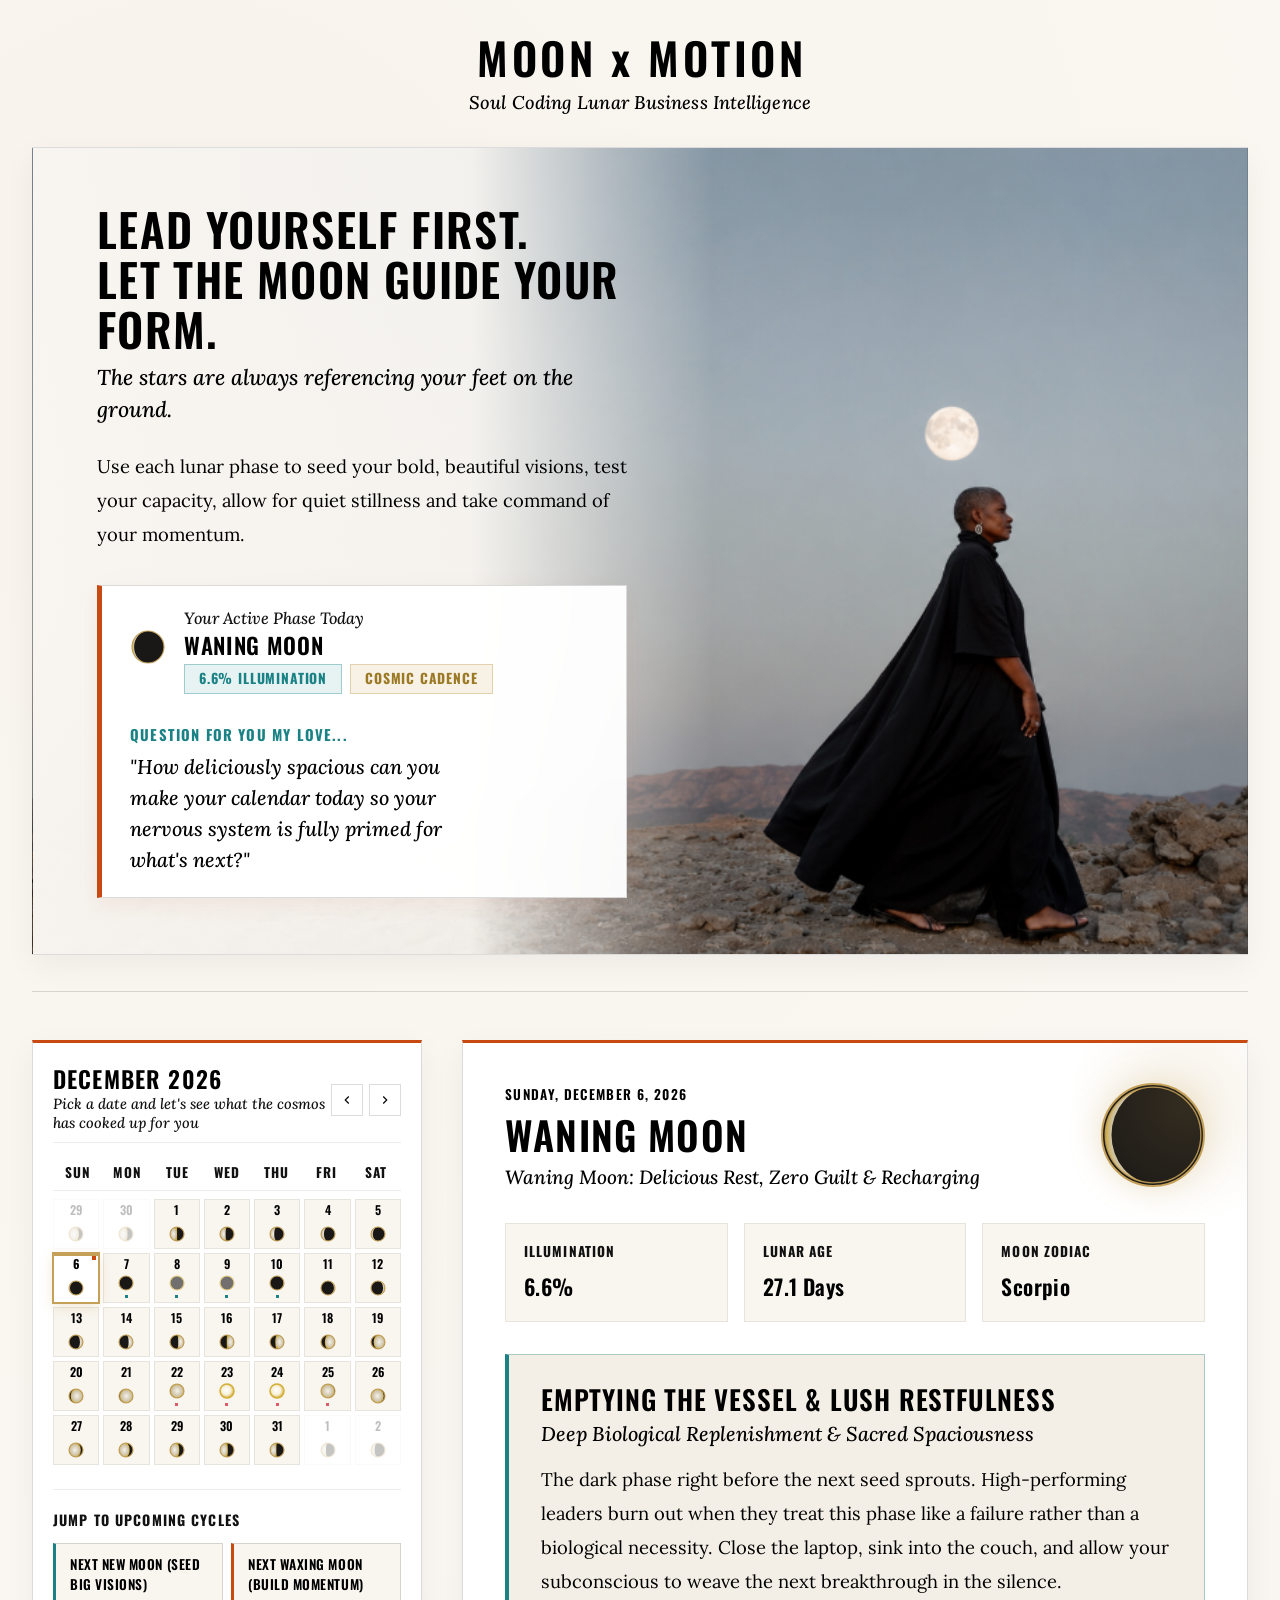
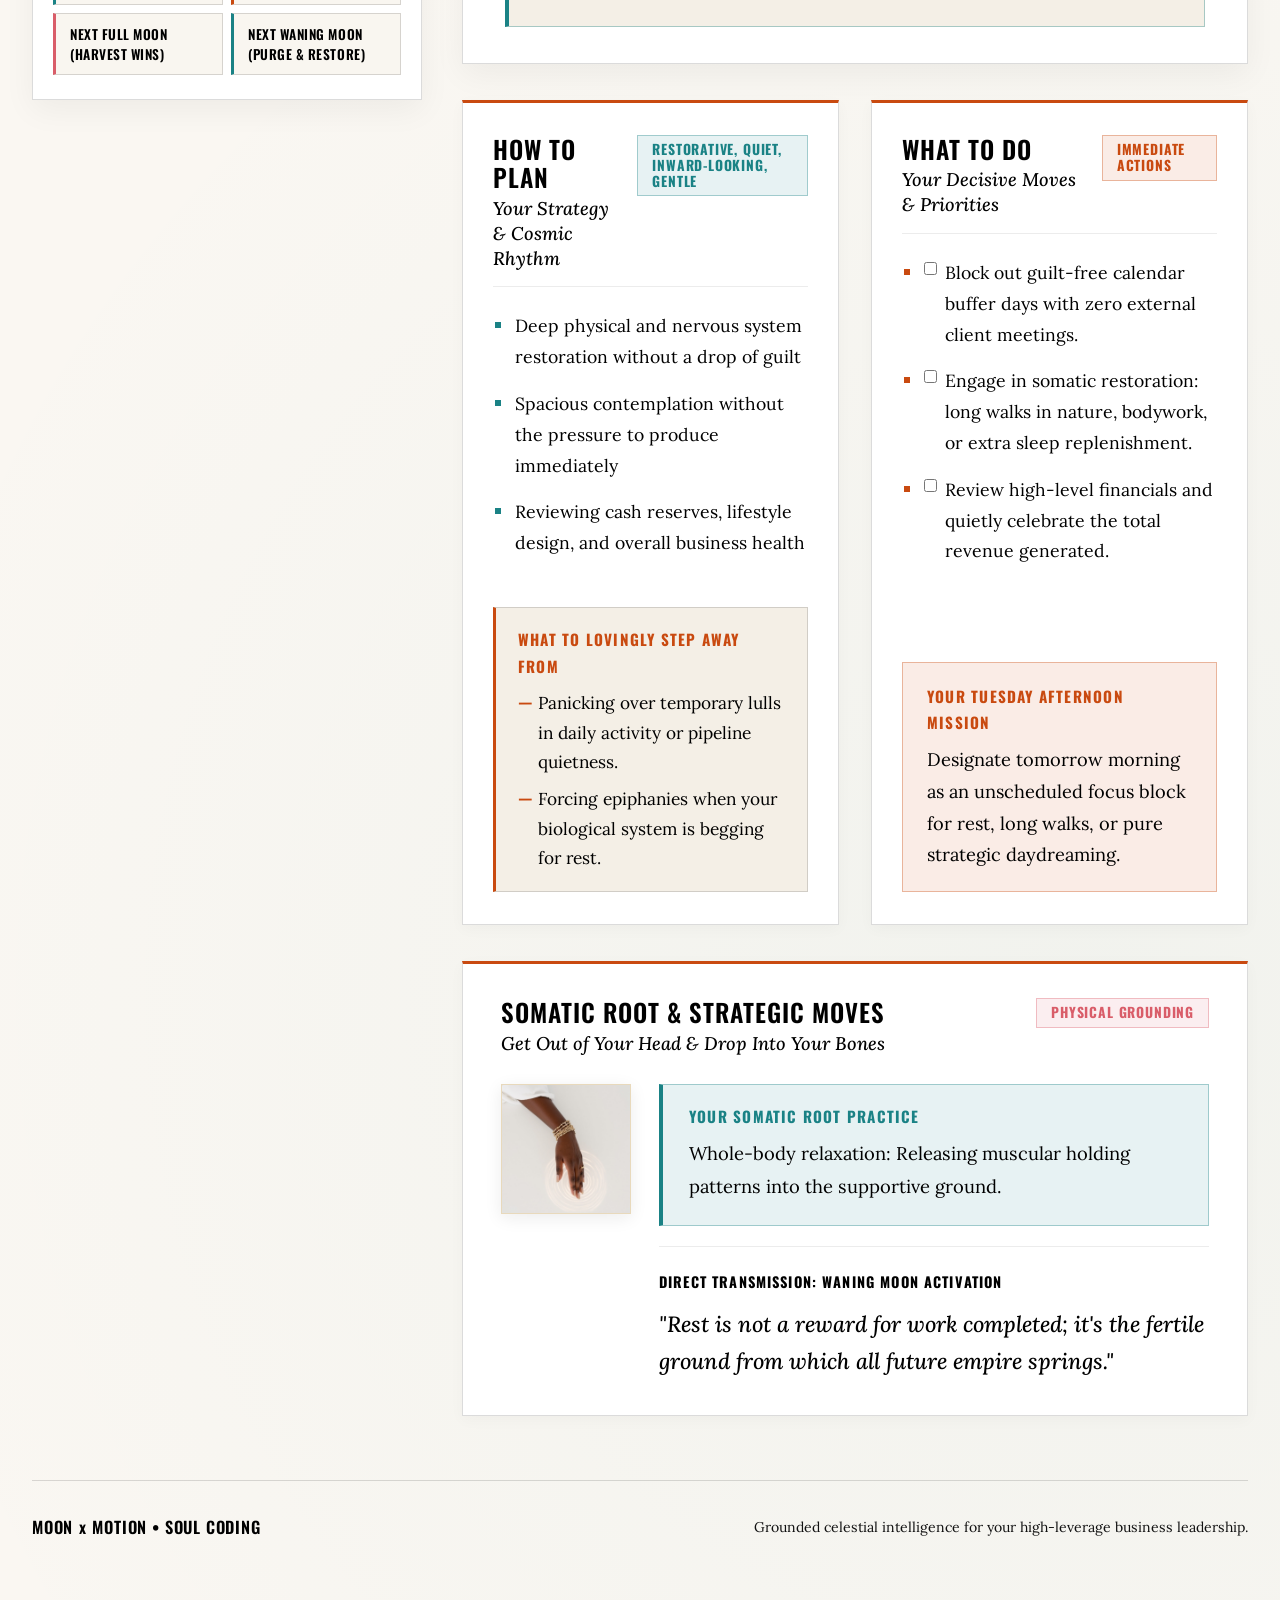
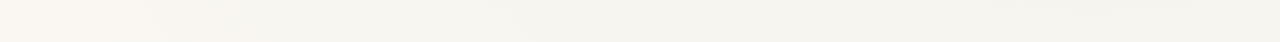
==== index.html @ c627f766 "Add dedicated mobile-only hero image frame below title with responsive styling" ====
<!DOCTYPE html>
<html lang="en">
<head>
  <meta charset="UTF-8">
  <meta name="viewport" content="width=device-width, initial-scale=1.0">
  <title>MOON x MOTION — Lunar Business Guiding Star</title>
  <meta name="description" content="A deterministic lunar guiding star for strategic business planning, aligned execution, and sovereign decision-making.">
  
  <!-- Typography System: Oswald (Headlines) + Lora (Subtitles in Italic 500 & Body in Regular 400) -->
  <link rel="preconnect" href="https://fonts.googleapis.com">
  <link rel="preconnect" href="https://fonts.gstatic.com" crossorigin>
  <link href="https://fonts.googleapis.com/css2?family=Lora:ital,wght@0,400;0,500;0,600;1,400;1,500;1,600&family=Oswald:wght@500;600;700&display=swap" rel="stylesheet">
  
  <link rel="stylesheet" href="styles.css?v=6.5">
  
  <!-- Favicon / Meta -->
  <link rel="icon" href="data:image/svg+xml,<svg xmlns='http://www.w3.org/2000/svg' viewBox='0 0 100 100'><circle cx='50' cy='50' r='45' fill='%23FAF7F2' stroke='%23C5A059' stroke-width='4'/><path d='M50 5 A45 45 0 0 1 50 95 A25 45 0 0 0 50 5' fill='%23141414'/></svg>">
</head>
<body>

  <div class="app-viewport">
    
    <!-- Editorial Brand Header -->
    <header class="editorial-header">
      <div class="brand-meta-row">
        <div class="brand-title-group">
          <h1>MOON <span class="brand-cross">x</span> MOTION</h1>
          <div class="brand-subtext">Soul Coding Lunar Business Intelligence</div>
        </div>
      </div>

      <!-- Mobile-Only Hero Feature Image (Hidden on Desktop) -->
      <div class="hero-mobile-image-frame" aria-hidden="true">
        <img src="images/hero-moon-wide.png" alt="Moon x Motion Celestial Guidance" class="hero-mobile-img" loading="eager">
      </div>

      <!-- Full-Width Panoramic Hero Showcase -->
      <div class="hero-panoramic-card">
        <div class="hero-panoramic-scrim">
          <div class="hero-content-col">
            <div class="hero-title-group">
              <h2 class="hero-headline">Lead Yourself First.<br>Let the Moon Guide Your Form.</h2>
              <div class="hero-subtext">The stars are always referencing your feet on the ground.</div>
            </div>
            
            <p class="hero-lead">
              Use each lunar phase to seed your bold, beautiful visions, test your capacity, allow for quiet stillness and take command of your momentum.
            </p>

            <!-- Today Status Sub-block inside Hero -->
            <div class="hero-live-status-block">
              <div class="status-left">
                <div class="mini-moon-container" id="bannerMiniMoon"></div>
                <div class="status-text-stack">
                  <div class="status-title-group">
                    <div class="status-eyebrow">Your Active Phase Today</div>
                    <h3 id="bannerPhaseName" class="status-phase-title">Current Moon</h3>
                  </div>
                  <div class="status-meta-pills">
                    <span class="pill-badge pill-teal" id="bannerIllumBadge">Illumination</span>
                    <span class="pill-badge pill-gold">Cosmic Cadence</span>
                  </div>
                </div>
              </div>
              <div class="status-right">
                <div class="status-prompt-label">Question For You My Love...</div>
                <div class="status-prompt" id="bannerPromptText">
                  "Is your business flowing clear and wide enough so you can receive the clients and money you're calling in?"
                </div>
              </div>
            </div>
          </div>
        </div>
      </div>
    </header>

    <!-- Main Dashboard Grid -->
    <main class="main-dashboard-grid">
      
      <!-- Left Column: Interactive Calendar Card -->
      <aside class="calendar-card" aria-label="Lunar Calendar Navigation">
        
        <div class="calendar-header-controls">
          <div class="cal-title-group">
            <div class="cal-month-title" id="calendarMonthTitle">Month Year</div>
            <div class="cal-subtext">Pick a date and let's see what the cosmos has cooked up for you</div>
          </div>
          <div class="cal-nav-btn-group">
            <button type="button" class="cal-icon-btn" id="btnPrevMonth" aria-label="Previous Month">
              <svg width="14" height="14" viewBox="0 0 24 24" fill="none" stroke="currentColor" stroke-width="2">
                <polyline points="15 18 9 12 15 6"></polyline>
              </svg>
            </button>
            <button type="button" class="cal-icon-btn" id="btnNextMonth" aria-label="Next Month">
              <svg width="14" height="14" viewBox="0 0 24 24" fill="none" stroke="currentColor" stroke-width="2">
                <polyline points="9 18 15 12 9 6"></polyline>
              </svg>
            </button>
          </div>
        </div>

        <!-- Weekdays -->
        <div class="weekday-row">
          <div class="weekday-label">Sun</div>
          <div class="weekday-label">Mon</div>
          <div class="weekday-label">Tue</div>
          <div class="weekday-label">Wed</div>
          <div class="weekday-label">Thu</div>
          <div class="weekday-label">Fri</div>
          <div class="weekday-label">Sat</div>
        </div>

        <!-- Days Grid -->
        <div class="calendar-days-grid" id="calendarDaysGrid">
          <!-- Populated dynamically via app.js -->
        </div>

        <!-- Quick Cycle Jump Anchors -->
        <div class="cycle-jump-strip">
          <div class="cycle-jump-title">Jump to Upcoming Cycles</div>
          <div class="cycle-jump-buttons">
            <button type="button" class="btn-cycle-jump" id="btnJumpNextNew">
              Next New Moon (Seed Big Visions)
            </button>
            <button type="button" class="btn-cycle-jump" id="btnJumpNextWaxing">
              Next Waxing Moon (Build Momentum)
            </button>
            <button type="button" class="btn-cycle-jump" id="btnJumpNextFull">
              Next Full Moon (Harvest Wins)
            </button>
            <button type="button" class="btn-cycle-jump" id="btnJumpNextWaning">
              Next Waning Moon (Purge &amp; Restore)
            </button>
          </div>
        </div>

      </aside>

      <!-- Right Column: Daily Strategic Reading & Execution Blueprint -->
      <section class="reading-panel" aria-live="polite">
        
        <!-- Hero Reading Card -->
        <article class="reading-hero-card">
          <div class="hero-meta-header">
            <div class="hero-date-group">
              <div class="reading-human-date" id="readingHumanDate">Loading Date...</div>
              <h2 class="reading-phase-heading" id="readingPhaseHeading">Lunar Phase</h2>
              <div class="reading-phase-subtext" id="readingPhaseSub">Daily Strategic Intelligence</div>
            </div>
            
            <div class="hero-visual-combo">
              <div class="large-moon-viewport" id="heroLargeMoon" aria-hidden="true"></div>
            </div>
          </div>

          <!-- Astronomical Metrics Row -->
          <div class="lunar-metrics-grid">
            <div class="metric-box">
              <div class="metric-label">Illumination</div>
              <div class="metric-value" id="metricIllum">--%</div>
            </div>
            <div class="metric-box">
              <div class="metric-label">Lunar Age</div>
              <div class="metric-value" id="metricAge">-- Days</div>
            </div>
            <div class="metric-box">
              <div class="metric-label">Moon Zodiac</div>
              <div class="metric-value" id="metricZodiac">--</div>
            </div>
          </div>

          <!-- Strategic Theme Card -->
          <div class="strategic-theme-card">
            <div class="theme-title-group">
              <h3 class="theme-title" id="themeTitle">Theme Title</h3>
              <div class="theme-subtitle" id="themeEyebrow">Cycle Stage</div>
            </div>
            <p class="theme-narrative" id="themeNarrative">Strategic Narrative</p>
          </div>
        </article>

        <!-- Tactical 2-Column Grid: How to Plan & What to Execute -->
        <div class="tactical-dual-grid">
          
          <!-- Tactical Card 1: How to Plan -->
          <article class="tactical-card planning">
            <div>
              <div class="card-top-header">
                <div class="card-title-group">
                  <h3 class="card-title">How to Plan</h3>
                  <div class="card-subtitle">Your Strategy &amp; Cosmic Rhythm</div>
                </div>
                <span class="pill-badge pill-teal" id="energyCadenceBadge">Energy Focus</span>
              </div>

              <ul class="bullet-points-list" id="planningFocusList">
                <!-- Populated via app.js -->
              </ul>
            </div>

            <!-- What to Pause / Step Away From -->
            <div class="pause-callout-box">
              <div class="pause-label">What to Lovingly Step Away From</div>
              <ul class="pause-list" id="planningPauseList">
                <!-- Populated via app.js -->
              </ul>
            </div>
          </article>

          <!-- Tactical Card 2: What to Do -->
          <article class="tactical-card execution">
            <div>
              <div class="card-top-header">
                <div class="card-title-group">
                  <h3 class="card-title">What to Do</h3>
                  <div class="card-subtitle">Your Decisive Moves &amp; Priorities</div>
                </div>
                <span class="pill-badge pill-orange">Immediate Actions</span>
              </div>

              <ul class="bullet-points-list" id="executionPriorityList">
                <!-- Populated via app.js with checkboxes -->
              </ul>
            </div>

            <!-- Tuesday Afternoon Action -->
            <div class="tuesday-action-box">
              <div class="tuesday-label">Your Tuesday Afternoon Mission</div>
              <div class="tuesday-directive" id="tuesdayDirectiveText">
                "Direct actionable step..."
              </div>
            </div>
          </article>

        </div>

        <!-- Somatic Anchor & Strategic Transmission Card -->
        <article class="activation-wisdom-card">
          <div class="wisdom-header">
            <div class="wisdom-title-group">
              <h3 class="wisdom-title">Somatic Root &amp; Strategic Moves</h3>
              <div class="wisdom-subtitle">Get Out of Your Head &amp; Drop Into Your Bones</div>
            </div>
            <span class="pill-badge pill-blush">Physical Grounding</span>
          </div>

          <div class="somatic-layout-row">
            <div class="somatic-thumbnail-frame">
              <img src="images/somatic-gold-touch.jpg" alt="Connecting the dots somatic grid" class="somatic-thumbnail-img">
            </div>
            <div class="somatic-content-col">
              <div class="somatic-practice-box">
                <div class="somatic-eyebrow">Your Somatic Root Practice</div>
                <div class="somatic-instruction" id="somaticInstruction">
                  Instruction text...
                </div>
              </div>

              <div class="transcript-quote-box">
                <div class="quote-attribution" id="quoteAttribution">Direct Transmission from Tash</div>
                <blockquote class="quote-text" id="activationWisdomQuote">
                  "Transmission quote..."
                </blockquote>
              </div>
            </div>
          </div>
        </article>

      </section>

    </main>

    <!-- Footer -->
    <footer class="app-footer">
      <div class="footer-brand">MOON <span class="footer-cross">x</span> MOTION &bull; Soul Coding</div>
      <div class="footer-note">Grounded celestial intelligence for your high-leverage business leadership.</div>
    </footer>

  </div>

  <!-- Application Logic Scripts -->
  <script src="lunar_data.js?v=6.5"></script>
  <script src="app.js?v=6.5"></script>
</body>
</html>
---- styles.css ----
/* ==========================================================================
   MOON x MOTION — LUNAR BUSINESS GUIDING STAR
   Aesthetic: High-End Celestial Architectural Editorial on Warm Luxury Paper
   Layout: Spacious Luxury Proportions, Sharp Edges, Airy Typography
   Colors: Warm Paper (#FAF7F2), Obsidian (#141414), Teal, Burnt Orange, Blush Red
   
   TYPOGRAPHY SYSTEM:
   - HEADLINES & TITLES: Oswald (weight 600, all-caps, slight letter-spacing)
   - SUBTITLES & SUPPORTING VOICE: Lora (italic, weight 500/600, high screen legibility)
   - BODY COPY: Lora (regular 400, carrying the narrative)
   ========================================================================== */

@import url('https://fonts.googleapis.com/css2?family=Lora:ital,wght@0,400;0,500;0,600;1,400;1,500;1,600&family=Oswald:wght@500;600;700&display=swap');

:root {
  /* Warm Paper & Parchment Palette */
  --bg-canvas: #FAF7F2;
  --bg-canvas-subtle: #F4EFE6;
  --bg-card: #FFFFFF;
  --bg-card-elevated: #F9F6F0;
  --bg-card-tint: #F3ECE0;
  
  /* Text & Inks (Jet Black Palette) */
  --ink-primary: #000000;
  --ink-secondary: #000000;
  --ink-muted: #111111;
  --ink-faint: #333333;
  
  /* Vibrant Accent Pops */
  --accent-teal: #1A8285;
  --accent-teal-soft: rgba(26, 130, 133, 0.10);
  --accent-teal-border: rgba(26, 130, 133, 0.35);
  
  --accent-orange: #C94A10;
  --accent-orange-soft: rgba(201, 74, 16, 0.10);
  --accent-orange-border: rgba(201, 74, 16, 0.35);
  
  --accent-blush: #D95D69;
  --accent-blush-soft: rgba(217, 93, 105, 0.10);
  --accent-blush-border: rgba(217, 93, 105, 0.35);
  
  --accent-gold: #C5A059;
  --accent-gold-soft: rgba(197, 160, 89, 0.15);
  --accent-gold-border: rgba(197, 160, 89, 0.40);
  
  /* Architectural Borders & Shadows */
  --border-delicate: rgba(20, 20, 20, 0.08);
  --border-medium: rgba(20, 20, 20, 0.15);
  --border-strong: rgba(20, 20, 20, 0.30);
  --shadow-sm: 0 4px 14px rgba(20, 20, 20, 0.03);
  --shadow-md: 0 10px 30px rgba(20, 20, 20, 0.05);
  --shadow-lg: 0 20px 48px rgba(20, 20, 20, 0.07);
  
  /* Typography Design Tokens */
  --font-headline: 'Oswald', -apple-system, BlinkMacSystemFont, sans-serif;
  --font-subtitle: 'Lora', Georgia, serif;
  --font-body: 'Lora', Georgia, serif;
  
  /* Sharp Edge Architecture */
  --radius-sm: 0px;
  --radius-md: 0px;
  --radius-lg: 0px;
  --radius-full: 0px;
  --transition-smooth: all 0.24s cubic-bezier(0.16, 1, 0.3, 1);
}

*, *::before, *::after {
  box-sizing: border-box;
  margin: 0;
  padding: 0;
}

html {
  font-size: 16px;
  scroll-behavior: smooth;
  background-color: var(--bg-canvas);
}

body {
  font-family: var(--font-body);
  font-weight: 400;
  background-color: var(--bg-canvas);
  color: var(--ink-primary);
  line-height: 1.75;
  min-height: 100vh;
  -webkit-font-smoothing: antialiased;
  -moz-osx-font-smoothing: grayscale;
  background-image: 
    radial-gradient(circle at 15% 10%, rgba(197, 160, 89, 0.04) 0%, transparent 40%),
    radial-gradient(circle at 85% 80%, rgba(26, 130, 133, 0.04) 0%, transparent 45%);
}

/* Base Layout Container with Ample Breathing Room */
.app-viewport {
  max-width: 1380px;
  margin: 0 auto;
  padding: 36px 32px 100px;
}

@media (max-width: 768px) {
  .app-viewport {
    padding: 20px 16px 60px;
  }
}

/* ==========================================================================
   HEADER & EDITORIAL BRAND BAR
   ========================================================================== */

.editorial-header {
  border-bottom: 1.5px solid var(--border-medium);
  padding-bottom: 36px;
  margin-bottom: 48px;
  display: flex;
  flex-direction: column;
  gap: 32px;
}

.brand-meta-row {
  display: flex;
  align-items: center;
  justify-content: center;
  position: relative;
  width: 100%;
}

.brand-title-group {
  display: flex;
  flex-direction: column;
  gap: 6px;
  align-items: center;
  text-align: center;
}

.brand-title-group h1 {
  font-family: var(--font-headline);
  font-size: 2.75rem;
  font-weight: 600;
  text-transform: uppercase;
  letter-spacing: 0.08em;
  margin-right: -0.08em;
  color: var(--ink-primary);
  line-height: 1;
}

.brand-cross {
  font-family: var(--font-headline);
  font-size: 1em;
  font-weight: 600;
  text-transform: lowercase;
  letter-spacing: 0.08em;
  color: var(--ink-primary);
  display: inline-block;
  vertical-align: baseline;
  margin: 0;
  line-height: 1;
}

@media (max-width: 600px) {
  .brand-title-group h1 {
    font-size: 1.95rem;
    letter-spacing: 0.06em;
    margin-right: -0.06em;
  }
  .brand-cross {
    font-size: 1em;
    letter-spacing: 0.06em;
  }
}

.brand-subtext {
  font-family: var(--font-subtitle);
  font-style: italic;
  font-weight: 500;
  font-size: 1.15rem;
  color: var(--ink-primary);
  line-height: 1.35;
  margin-top: 4px;
  letter-spacing: 0.005em;
  display: block;
}



/* ==========================================================================
   FULL-WIDTH PANORAMIC HERO SHOWCASE (SPACIOUS & SHARP)
   ========================================================================== */

.hero-panoramic-card {
  position: relative;
  background-color: var(--bg-card);
  background-image: url('images/hero-moon-wide.png');
  background-size: cover;
  background-position: right 10% center;
  background-repeat: no-repeat;
  border: 1.5px solid var(--border-medium);
  border-radius: 0;
  box-shadow: var(--shadow-md);
  min-height: 520px;
  display: flex;
  overflow: hidden;
}

.hero-panoramic-scrim {
  width: 100%;
  background: linear-gradient(
    90deg, 
    rgba(250, 247, 242, 0.98) 0%, 
    rgba(250, 247, 242, 0.94) 36%, 
    rgba(250, 247, 242, 0.35) 48%, 
    rgba(250, 247, 242, 0) 56%, 
    rgba(250, 247, 242, 0) 100%
  );
  padding: 56px 64px;
  display: flex;
  align-items: center;
}

/* Mobile-Only Hero Feature Image (Hidden on Desktop) */
.hero-mobile-image-frame {
  display: none;
}

@media (max-width: 960px) {
  .hero-mobile-image-frame {
    display: block;
    width: 100%;
    aspect-ratio: 16 / 9;
    border: 1.5px solid var(--border-medium);
    border-top: 3.5px solid var(--accent-orange);
    overflow: hidden;
    margin: 4px 0 16px;
    box-shadow: var(--shadow-sm);
    background: #141414;
  }

  .hero-mobile-img {
    width: 100%;
    height: 100%;
    object-fit: cover;
    object-position: center 30%;
    display: block;
  }

  .hero-panoramic-card {
    min-height: auto;
    background-image: none;
  }

  .hero-panoramic-scrim {
    background: var(--bg-card);
    padding: 30px 22px;
  }
}

.hero-content-col {
  max-width: 530px;
  display: flex;
  flex-direction: column;
  gap: 20px;
  z-index: 2;
}

.hero-badge-row {
  display: flex;
  align-items: center;
  gap: 12px;
  margin-bottom: 2px;
}

.hero-pretitle {
  font-family: var(--font-headline);
  font-size: 0.90rem;
  font-weight: 700;
  text-transform: uppercase;
  letter-spacing: 0.1em;
  color: var(--accent-teal);
}

.hero-title-group {
  display: flex;
  flex-direction: column;
  gap: 8px;
  align-items: flex-start;
  margin-bottom: 4px;
}

.hero-headline {
  font-family: var(--font-headline);
  font-size: 2.85rem;
  font-weight: 600;
  text-transform: uppercase;
  letter-spacing: 0.03em;
  color: var(--ink-primary);
  line-height: 1.1;
}

@media (max-width: 600px) {
  .hero-headline {
    font-size: 2.1rem;
  }
}

.hero-subtext {
  font-family: var(--font-subtitle);
  font-style: italic;
  font-weight: 500;
  font-size: 1.35rem;
  color: var(--ink-primary);
  line-height: 1.45;
}

.hero-lead {
  font-family: var(--font-body);
  font-weight: 400;
  font-size: 1.15rem;
  color: var(--ink-secondary);
  line-height: 1.85;
  max-width: 600px;
}

/* Word Highlights (Zero Underlines) */
.highlight-orange {
  color: var(--accent-orange);
  font-weight: 600;
  text-decoration: none;
}

.accent-word {
  color: var(--accent-orange);
  font-weight: 600;
  text-decoration: none;
}

/* Today Status Sub-block inside Hero (Burnt Orange Border Accent) */
.hero-live-status-block {
  margin-top: 14px;
  background: rgba(255, 255, 255, 0.96);
  backdrop-filter: blur(8px);
  -webkit-backdrop-filter: blur(8px);
  border: 1.5px solid var(--border-medium);
  border-left: 5px solid var(--accent-orange);
  border-radius: 0;
  padding: 22px 28px;
  display: flex;
  align-items: center;
  justify-content: space-between;
  gap: 28px;
  flex-wrap: wrap;
  box-shadow: 0 6px 20px rgba(186, 78, 38, 0.08);
}

.status-left {
  display: flex;
  align-items: center;
  gap: 18px;
}

.status-title-group {
  display: flex;
  flex-direction: column;
  gap: 4px;
  align-items: flex-start;
}

.status-eyebrow {
  font-family: var(--font-subtitle);
  font-style: italic;
  font-weight: 500;
  font-size: 1.02rem;
  color: var(--ink-muted);
  line-height: 1.3;
}

.status-phase-title {
  font-family: var(--font-headline);
  font-size: 1.4rem;
  font-weight: 600;
  text-transform: uppercase;
  letter-spacing: 0.03em;
  color: var(--ink-primary);
  line-height: 1.1;
}

.status-meta-pills {
  display: flex;
  align-items: center;
  gap: 8px;
  margin-top: 6px;
}

.status-right {
  display: flex;
  flex-direction: column;
  gap: 4px;
  max-width: 360px;
}

.status-prompt-label {
  font-family: var(--font-headline);
  font-size: 0.92rem;
  font-weight: 700;
  text-transform: uppercase;
  letter-spacing: 0.08em;
  color: var(--accent-teal);
}

.status-prompt {
  font-family: var(--font-subtitle);
  font-style: italic;
  font-weight: 500;
  font-size: 1.25rem;
  color: var(--ink-secondary);
  line-height: 1.55;
}

.pill-badge {
  font-family: var(--font-headline);
  font-size: 0.86rem;
  font-weight: 700;
  text-transform: uppercase;
  letter-spacing: 0.06em;
  padding: 6px 14px;
  border-radius: 0;
  line-height: 1.15;
  display: inline-block;
}

.pill-teal {
  background: var(--accent-teal-soft);
  color: var(--accent-teal);
  border: 1px solid var(--accent-teal-border);
}

.pill-orange {
  background: var(--accent-orange-soft);
  color: var(--accent-orange);
  border: 1px solid var(--accent-orange-border);
}

.pill-blush {
  background: var(--accent-blush-soft);
  color: var(--accent-blush);
  border: 1px solid var(--accent-blush-border);
}

.pill-gold {
  background: var(--accent-gold-soft);
  color: #9C7924;
  border: 1px solid var(--accent-gold-border);
}

/* ==========================================================================
   MAIN DUAL-PANEL GRID
   ========================================================================== */

.main-dashboard-grid {
  display: grid;
  grid-template-columns: 390px minmax(0, 1fr);
  gap: 40px;
  align-items: start;
  width: 100%;
  box-sizing: border-box;
}

@media (max-width: 1060px) {
  .main-dashboard-grid {
    grid-template-columns: 1fr;
    gap: 36px;
  }
}

/* ==========================================================================
   LEFT PANEL: CALENDAR CARD (CONTAINED & SHARP)
   ========================================================================== */

.calendar-card {
  background: var(--bg-card);
  border: 1.5px solid var(--border-medium);
  border-top: 3.5px solid var(--accent-orange);
  border-radius: 0;
  padding: 24px 20px;
  box-shadow: var(--shadow-md);
  position: sticky;
  top: 24px;
  width: 100%;
  box-sizing: border-box;
  overflow: hidden;
}

.calendar-header-controls {
  display: flex;
  align-items: center;
  justify-content: space-between;
  margin-bottom: 18px;
  padding-bottom: 10px;
  border-bottom: 1px solid var(--border-delicate);
  width: 100%;
  box-sizing: border-box;
}

.cal-title-group {
  display: flex;
  flex-direction: column;
  gap: 2px;
  align-items: flex-start;
  min-width: 0;
}

.cal-month-title {
  font-family: var(--font-headline);
  font-size: 1.45rem;
  font-weight: 600;
  text-transform: uppercase;
  letter-spacing: 0.05em;
  color: var(--ink-primary);
  line-height: 1;
}

.cal-subtext {
  font-family: var(--font-subtitle);
  font-style: italic;
  font-weight: 500;
  font-size: 0.92rem;
  color: var(--ink-muted);
  line-height: 1.3;
  margin-top: 1px;
}

.cal-nav-btn-group {
  display: flex;
  align-items: center;
  gap: 6px;
  flex-shrink: 0;
}

.cal-icon-btn {
  width: 32px;
  height: 32px;
  border-radius: 0;
  border: 1.5px solid var(--border-medium);
  background: var(--bg-card);
  color: var(--ink-primary);
  display: flex;
  align-items: center;
  justify-content: center;
  cursor: pointer;
  transition: var(--transition-smooth);
  flex-shrink: 0;
}

.cal-icon-btn:hover {
  background: var(--ink-primary);
  color: var(--bg-canvas);
  border-color: var(--ink-primary);
}

/* Weekday Labels */
.weekday-row {
  display: grid;
  grid-template-columns: repeat(7, minmax(0, 1fr));
  text-align: center;
  margin-bottom: 8px;
  padding-bottom: 6px;
  border-bottom: 1px solid var(--border-delicate);
  width: 100%;
  box-sizing: border-box;
}

.weekday-label {
  font-family: var(--font-headline);
  font-size: 0.84rem;
  font-weight: 700;
  text-transform: uppercase;
  letter-spacing: 0.08em;
  color: var(--ink-muted);
  overflow: hidden;
  text-overflow: ellipsis;
  white-space: nowrap;
}

/* Month Grid */
.calendar-days-grid {
  display: grid;
  grid-template-columns: repeat(7, minmax(0, 1fr));
  gap: 4px;
  width: 100%;
  box-sizing: border-box;
}

.cal-day-cell {
  min-height: 50px;
  width: 100%;
  min-width: 0;
  box-sizing: border-box;
  overflow: hidden;
  border-radius: 0;
  border: 1px solid var(--border-delicate);
  background: var(--bg-card-elevated);
  display: flex;
  flex-direction: column;
  align-items: center;
  justify-content: space-between;
  padding: 4px 1px;
  cursor: pointer;
  transition: var(--transition-smooth);
  position: relative;
}

.cal-day-cell:hover {
  background: var(--bg-canvas-subtle);
  border-color: var(--accent-gold);
  transform: translateY(-1px);
}

.cal-day-cell.other-month {
  opacity: 0.25;
  background: transparent;
}

.cal-day-cell.is-today {
  border-color: var(--accent-orange);
  background: var(--accent-orange-soft);
}

.cal-day-cell.is-today::after {
  content: '';
  position: absolute;
  top: 2px;
  right: 2px;
  width: 4px;
  height: 4px;
  border-radius: 0;
  background: var(--accent-orange);
}

/* High-End Gilded Selected Cell State */
.cal-day-cell.is-selected {
  background: var(--bg-card) !important;
  border: 1.5px solid var(--accent-gold) !important;
  box-shadow: 0 0 0 1px var(--accent-gold), 0 4px 12px rgba(197, 160, 89, 0.25) !important;
  z-index: 3;
}

.cal-day-cell.is-selected::before {
  content: '';
  position: absolute;
  top: 0;
  left: 0;
  right: 0;
  height: 2px;
  background: var(--accent-gold);
}

.cal-day-cell.is-selected .day-num {
  color: var(--ink-primary) !important;
  font-weight: 700;
}

.day-num {
  font-family: var(--font-headline);
  font-size: 0.76rem;
  font-weight: 600;
  color: var(--ink-primary);
  line-height: 1;
}

.day-moon-container {
  width: 18px;
  height: 18px;
  display: flex;
  align-items: center;
  justify-content: center;
  margin: 1px 0;
  flex-shrink: 0;
}

.day-moon-container svg {
  width: 100%;
  height: 100%;
  max-width: 18px;
  max-height: 18px;
  display: block;
}

.day-key-phase-dot {
  width: 3px;
  height: 3px;
  border-radius: 0;
}

.dot-new { background: var(--accent-teal); }
.dot-full { background: var(--accent-blush); }
.dot-quarter { background: var(--accent-orange); }

/* Quick Cycle Jump Anchors */
.cycle-jump-strip {
  margin-top: 24px;
  padding-top: 18px;
  border-top: 1.5px solid var(--border-delicate);
  display: flex;
  flex-direction: column;
  gap: 10px;
}

.cycle-jump-title {
  font-family: var(--font-headline);
  font-size: 0.88rem;
  font-weight: 700;
  text-transform: uppercase;
  letter-spacing: 0.08em;
  color: var(--ink-muted);
}

.cycle-jump-buttons {
  display: grid;
  grid-template-columns: repeat(2, 1fr);
  gap: 8px;
}

.btn-cycle-jump {
  font-family: var(--font-headline);
  font-size: 0.84rem;
  font-weight: 600;
  text-transform: uppercase;
  letter-spacing: 0.04em;
  padding: 10px 14px;
  border-radius: 0;
  background: var(--bg-card-elevated);
  border: 1px solid var(--border-medium);
  border-left: 3px solid var(--accent-gold);
  color: var(--ink-secondary);
  cursor: pointer;
  text-align: left;
  transition: var(--transition-smooth);
}

.btn-cycle-jump:hover {
  background: var(--bg-canvas-subtle);
  color: var(--ink-primary);
  border-color: var(--ink-primary);
  transform: translateY(-1px);
}

#btnJumpNextNew { border-left-color: var(--accent-teal); }
#btnJumpNextWaxing { border-left-color: var(--accent-orange); }
#btnJumpNextFull { border-left-color: var(--accent-blush); }
#btnJumpNextWaning { border-left-color: var(--accent-teal); }

/* ==========================================================================
   RIGHT PANEL: DAILY STRATEGIC LUNAR READING (AIRY & GENEROUS)
   ========================================================================== */

.reading-panel {
  display: flex;
  flex-direction: column;
  gap: 36px;
}

/* Hero Reading Card */
.reading-hero-card {
  background: var(--bg-card);
  border: 1.5px solid var(--border-medium);
  border-top: 3.5px solid var(--accent-orange);
  border-radius: 0;
  padding: 40px 42px 36px;
  box-shadow: var(--shadow-md);
  position: relative;
  overflow: hidden;
}

.reading-hero-card::after {
  content: '';
  position: absolute;
  top: -60px;
  right: -60px;
  width: 240px;
  height: 240px;
  border-radius: 50%;
  background: radial-gradient(circle, var(--accent-gold-soft) 0%, transparent 70%);
  pointer-events: none;
}

.hero-meta-header {
  display: flex;
  justify-content: space-between;
  align-items: flex-start;
  gap: 28px;
  flex-wrap: wrap;
  margin-bottom: 32px;
}

.hero-date-group {
  display: flex;
  flex-direction: column;
  gap: 6px;
  align-items: flex-start;
}

.reading-human-date {
  font-family: var(--font-headline);
  font-size: 0.84rem;
  font-weight: 600;
  text-transform: uppercase;
  letter-spacing: 0.1em;
  color: var(--ink-secondary);
}

.reading-phase-heading {
  font-family: var(--font-headline);
  font-size: 2.45rem;
  font-weight: 600;
  text-transform: uppercase;
  letter-spacing: 0.03em;
  color: var(--ink-primary);
  line-height: 1.1;
}

.reading-phase-subtext {
  font-family: var(--font-subtitle);
  font-style: italic;
  font-weight: 500;
  font-size: 1.2rem;
  color: var(--ink-primary);
  line-height: 1.4;
  margin-top: 2px;
}

.hero-visual-combo {
  display: flex;
  align-items: center;
  gap: 24px;
}

.large-moon-viewport {
  width: 104px;
  height: 104px;
  border-radius: 50%;
  background: #141414;
  border: 2px solid var(--accent-gold);
  box-shadow: 0 0 32px rgba(197, 160, 89, 0.28);
  display: flex;
  align-items: center;
  justify-content: center;
  position: relative;
  flex-shrink: 0;
}

.large-moon-viewport svg {
  width: 100%;
  height: 100%;
}

.lunar-metrics-grid {
  display: grid;
  grid-template-columns: repeat(3, 1fr);
  gap: 16px;
  margin-bottom: 8px;
}

@media (max-width: 640px) {
  .lunar-metrics-grid {
    grid-template-columns: 1fr;
  }
}

.metric-box {
  background: var(--bg-card-elevated);
  border: 1.5px solid var(--border-delicate);
  border-radius: 0;
  padding: 16px 18px;
}

.metric-label {
  font-family: var(--font-headline);
  font-size: 0.85rem;
  font-weight: 700;
  text-transform: uppercase;
  letter-spacing: 0.08em;
  color: var(--ink-muted);
  margin-bottom: 4px;
}

.metric-value {
  font-family: var(--font-headline);
  font-size: 1.35rem;
  font-weight: 600;
  letter-spacing: 0.02em;
  color: var(--ink-primary);
}

/* Strategic Theme Box with Rich Padding */
.strategic-theme-card {
  margin-top: 32px;
  padding: 28px 32px;
  border-radius: 0;
  border: 1.5px solid var(--accent-teal-border);
  border-left: 4px solid var(--accent-teal);
  background: var(--bg-canvas-subtle);
}

.theme-title-group {
  display: flex;
  flex-direction: column;
  gap: 4px;
  margin-bottom: 14px;
  align-items: flex-start;
}

.theme-title {
  font-family: var(--font-headline);
  font-size: 1.68rem;
  font-weight: 600;
  text-transform: uppercase;
  letter-spacing: 0.03em;
  color: var(--ink-primary);
  line-height: 1.2;
}

.theme-subtitle {
  font-family: var(--font-subtitle);
  font-style: italic;
  font-weight: 500;
  font-size: 1.25rem;
  color: var(--ink-secondary);
  line-height: 1.4;
}

.theme-narrative {
  font-family: var(--font-body);
  font-weight: 400;
  font-size: 1.15rem;
  color: var(--ink-secondary);
  line-height: 1.85;
}

/* ==========================================================================
   TACTICAL CARDS: HOW TO PLAN & WHAT TO EXECUTE (SPACIOUS & CLEAR)
   ========================================================================== */

.tactical-dual-grid {
  display: grid;
  grid-template-columns: repeat(2, 1fr);
  gap: 32px;
}

@media (max-width: 820px) {
  .tactical-dual-grid {
    grid-template-columns: 1fr;
  }
}

.tactical-card {
  background: var(--bg-card);
  border: 1.5px solid var(--border-medium);
  border-top: 3.5px solid var(--accent-orange);
  border-radius: 0;
  padding: 32px 30px;
  box-shadow: var(--shadow-sm);
  display: flex;
  flex-direction: column;
  justify-content: space-between;
}

.card-top-header {
  display: flex;
  align-items: flex-start;
  justify-content: space-between;
  margin-bottom: 24px;
  padding-bottom: 16px;
  border-bottom: 1.5px solid var(--border-delicate);
  gap: 16px;
}

.card-title-group {
  display: flex;
  flex-direction: column;
  gap: 4px;
  align-items: flex-start;
}

.card-title {
  font-family: var(--font-headline);
  font-size: 1.55rem;
  font-weight: 600;
  text-transform: uppercase;
  letter-spacing: 0.04em;
  color: var(--ink-primary);
  line-height: 1.15;
}

.card-subtitle {
  font-family: var(--font-subtitle);
  font-style: italic;
  font-weight: 500;
  font-size: 1.15rem;
  color: var(--ink-primary);
  line-height: 1.35;
}

.bullet-points-list {
  list-style: none;
  display: flex;
  flex-direction: column;
  gap: 16px;
  margin-bottom: 28px;
}

.bullet-points-list li {
  font-family: var(--font-body);
  font-weight: 400;
  font-size: 1.10rem;
  color: var(--ink-secondary);
  line-height: 1.75;
  position: relative;
  padding-left: 22px;
}

.bullet-points-list li::before {
  content: '';
  position: absolute;
  left: 2px;
  top: 11px;
  width: 6px;
  height: 6px;
  border-radius: 0;
  background: var(--accent-teal);
}

.tactical-card.execution .bullet-points-list li::before {
  background: var(--accent-orange);
}

/* Strategic Inquiry Callout (Teal Box & Borders) */
.inquiry-callout-box {
  background: var(--accent-teal-soft);
  border: 1.5px solid var(--accent-teal);
  border-left: 4px solid var(--accent-teal);
  border-radius: 0;
  padding: 20px 24px;
  position: relative;
}

.inquiry-label {
  font-family: var(--font-headline);
  font-size: 0.95rem;
  font-weight: 700;
  text-transform: uppercase;
  letter-spacing: 0.08em;
  color: var(--accent-teal);
  margin-bottom: 8px;
}

.inquiry-quote {
  font-family: var(--font-subtitle);
  font-style: italic;
  font-weight: 500;
  font-size: 1.28rem;
  color: var(--ink-primary);
  line-height: 1.6;
}

/* What to Lovingly Step Away From Callout */
.pause-callout-box {
  background: var(--bg-canvas-subtle);
  border: 1.5px solid var(--border-medium);
  border-left: 3px solid var(--accent-orange);
  border-radius: 0;
  padding: 18px 22px;
  margin-top: 20px;
}

.pause-label {
  font-family: var(--font-headline);
  font-size: 0.95rem;
  font-weight: 700;
  text-transform: uppercase;
  letter-spacing: 0.08em;
  color: var(--accent-orange);
  margin-bottom: 10px;
}

.pause-list {
  list-style: none;
  padding: 0;
  margin: 0;
  display: flex;
  flex-direction: column;
  gap: 8px;
}

.pause-list li {
  font-family: var(--font-body);
  font-size: 1.08rem;
  color: var(--ink-secondary);
  line-height: 1.7;
  position: relative;
  padding-left: 20px;
}

.pause-list li::before {
  content: "—";
  position: absolute;
  left: 0;
  color: var(--accent-orange);
  font-weight: 700;
}

/* Tuesday Afternoon Action Callout */
.tuesday-action-box {
  background: var(--accent-orange-soft);
  border: 1.5px solid var(--accent-orange-border);
  border-radius: 0;
  padding: 20px 24px;
}

.tuesday-label {
  font-family: var(--font-headline);
  font-size: 0.95rem;
  font-weight: 700;
  text-transform: uppercase;
  letter-spacing: 0.08em;
  color: var(--accent-orange);
  margin-bottom: 8px;
}

.tuesday-directive {
  font-family: var(--font-body);
  font-weight: 400;
  font-size: 1.14rem;
  color: var(--ink-primary);
  line-height: 1.75;
}

/* ==========================================================================
   SOMATIC ANCHOR & ACTIVATION CARD (SPACIOUS LUXURY)
   ========================================================================== */

.activation-wisdom-card {
  background: var(--bg-card);
  border: 1.5px solid var(--border-medium);
  border-top: 3.5px solid var(--accent-orange);
  border-radius: 0;
  padding: 34px 38px;
  box-shadow: var(--shadow-sm);
}

.wisdom-header {
  display: flex;
  align-items: flex-start;
  justify-content: space-between;
  margin-bottom: 28px;
  flex-wrap: wrap;
  gap: 16px;
}

.wisdom-title-group {
  display: flex;
  flex-direction: column;
  gap: 4px;
  align-items: flex-start;
}

.wisdom-title {
  font-family: var(--font-headline);
  font-size: 1.55rem;
  font-weight: 600;
  text-transform: uppercase;
  letter-spacing: 0.04em;
  color: var(--ink-primary);
  line-height: 1.15;
}

.wisdom-subtitle {
  font-family: var(--font-subtitle);
  font-style: italic;
  font-weight: 500;
  font-size: 1.15rem;
  color: var(--ink-primary);
  line-height: 1.35;
}

.somatic-layout-row {
  display: grid;
  grid-template-columns: 130px 1fr;
  gap: 28px;
  align-items: start;
}

@media (max-width: 640px) {
  .somatic-layout-row {
    grid-template-columns: 1fr;
  }
}

.somatic-thumbnail-frame {
  width: 100%;
  aspect-ratio: 1 / 1;
  border-radius: 0;
  overflow: hidden;
  border: 1.5px solid var(--accent-gold-border);
  box-shadow: 0 4px 16px rgba(20, 20, 20, 0.08);
}

.somatic-thumbnail-img {
  width: 100%;
  height: 100%;
  object-fit: cover;
  object-position: center;
  display: block;
}

.somatic-content-col {
  display: flex;
  flex-direction: column;
  gap: 20px;
}

.somatic-practice-box {
  background: var(--accent-teal-soft);
  border-radius: 0;
  padding: 22px 26px;
  border: 1.5px solid var(--accent-teal-border);
  border-left: 4px solid var(--accent-teal);
}

.somatic-eyebrow {
  font-family: var(--font-headline);
  font-size: 0.95rem;
  font-weight: 700;
  text-transform: uppercase;
  letter-spacing: 0.08em;
  color: var(--accent-teal);
  line-height: 1.3;
  margin-bottom: 10px;
}

.somatic-instruction {
  font-family: var(--font-body);
  font-weight: 400;
  font-size: 1.15rem;
  color: var(--ink-primary);
  line-height: 1.8;
}

.transcript-quote-box {
  border-top: 1.5px solid var(--border-delicate);
  padding-top: 22px;
  display: flex;
  flex-direction: column;
  gap: 12px;
}

.quote-attribution {
  font-family: var(--font-headline);
  font-size: 0.90rem;
  font-weight: 700;
  text-transform: uppercase;
  letter-spacing: 0.08em;
  color: var(--ink-primary);
}

.quote-text {
  font-family: var(--font-subtitle);
  font-style: italic;
  font-weight: 500;
  font-size: 1.38rem;
  color: var(--ink-primary);
  line-height: 1.7;
}

/* Footer & GHL Attribution */
.app-footer {
  margin-top: 64px;
  padding-top: 32px;
  border-top: 1.5px solid var(--border-medium);
  display: flex;
  align-items: center;
  justify-content: space-between;
  flex-wrap: wrap;
  gap: 20px;
  color: var(--ink-muted);
  font-size: 0.88rem;
}

.footer-brand {
  font-family: var(--font-headline);
  font-size: 1.02rem;
  font-weight: 600;
  text-transform: uppercase;
  letter-spacing: 0.05em;
  color: var(--ink-secondary);
}

.footer-cross {
  font-size: 1em;
  font-weight: 600;
  text-transform: lowercase;
  color: var(--ink-secondary);
  display: inline-block;
  vertical-align: baseline;
  margin: 0 0.05em;
}

.footer-note {
  font-family: var(--font-body);
  font-size: 0.88rem;
}

/* ==========================================================================
   MOBILE SCREEN MICRO-OPTIMIZATIONS (< 480px / iPhone SE & standard devices)
   ========================================================================== */

@media (max-width: 480px) {
  .app-viewport {
    padding: 16px 12px 48px;
  }

  .editorial-header {
    gap: 20px;
    padding-bottom: 24px;
    margin-bottom: 32px;
  }

  .brand-title-group h1 {
    font-size: 2.15rem;
  }

  .hero-panoramic-scrim {
    padding: 28px 18px;
  }

  .hero-headline {
    font-size: 1.85rem;
  }

  .hero-subtext {
    font-size: 1.18rem;
  }

  .hero-live-status-block {
    padding: 18px 16px;
    gap: 16px;
  }

  .status-left {
    gap: 14px;
  }

  .status-prompt {
    font-size: 1.12rem;
  }

  .calendar-card {
    padding: 18px 14px;
    position: static; /* Let calendar scroll naturally on mobile */
  }

  .cal-month-title {
    font-size: 1.25rem;
  }

  .cal-day-cell {
    min-height: 44px;
    padding: 4px 2px;
  }

  .day-num {
    font-size: 0.76rem;
  }

  .reading-hero-card {
    padding: 24px 18px;
  }

  .reading-phase-heading {
    font-size: 2.05rem;
  }

  .reading-phase-subtext {
    font-size: 1.10rem;
  }

  .strategic-theme-card {
    padding: 20px 18px;
    margin-top: 24px;
  }

  .theme-title {
    font-size: 1.45rem;
  }

  .tactical-card {
    padding: 24px 18px;
  }

  .card-title {
    font-size: 1.7rem;
  }

  .activation-wisdom-card {
    padding: 24px 18px;
  }

  .activation-title {
    font-size: 1.7rem;
  }

  /* Smooth touch response on mobile */
  .cal-day-cell,
  .cal-icon-btn,
  .btn-cycle-jump,
  .priority-checkbox {
    -webkit-tap-highlight-color: transparent;
  }
}
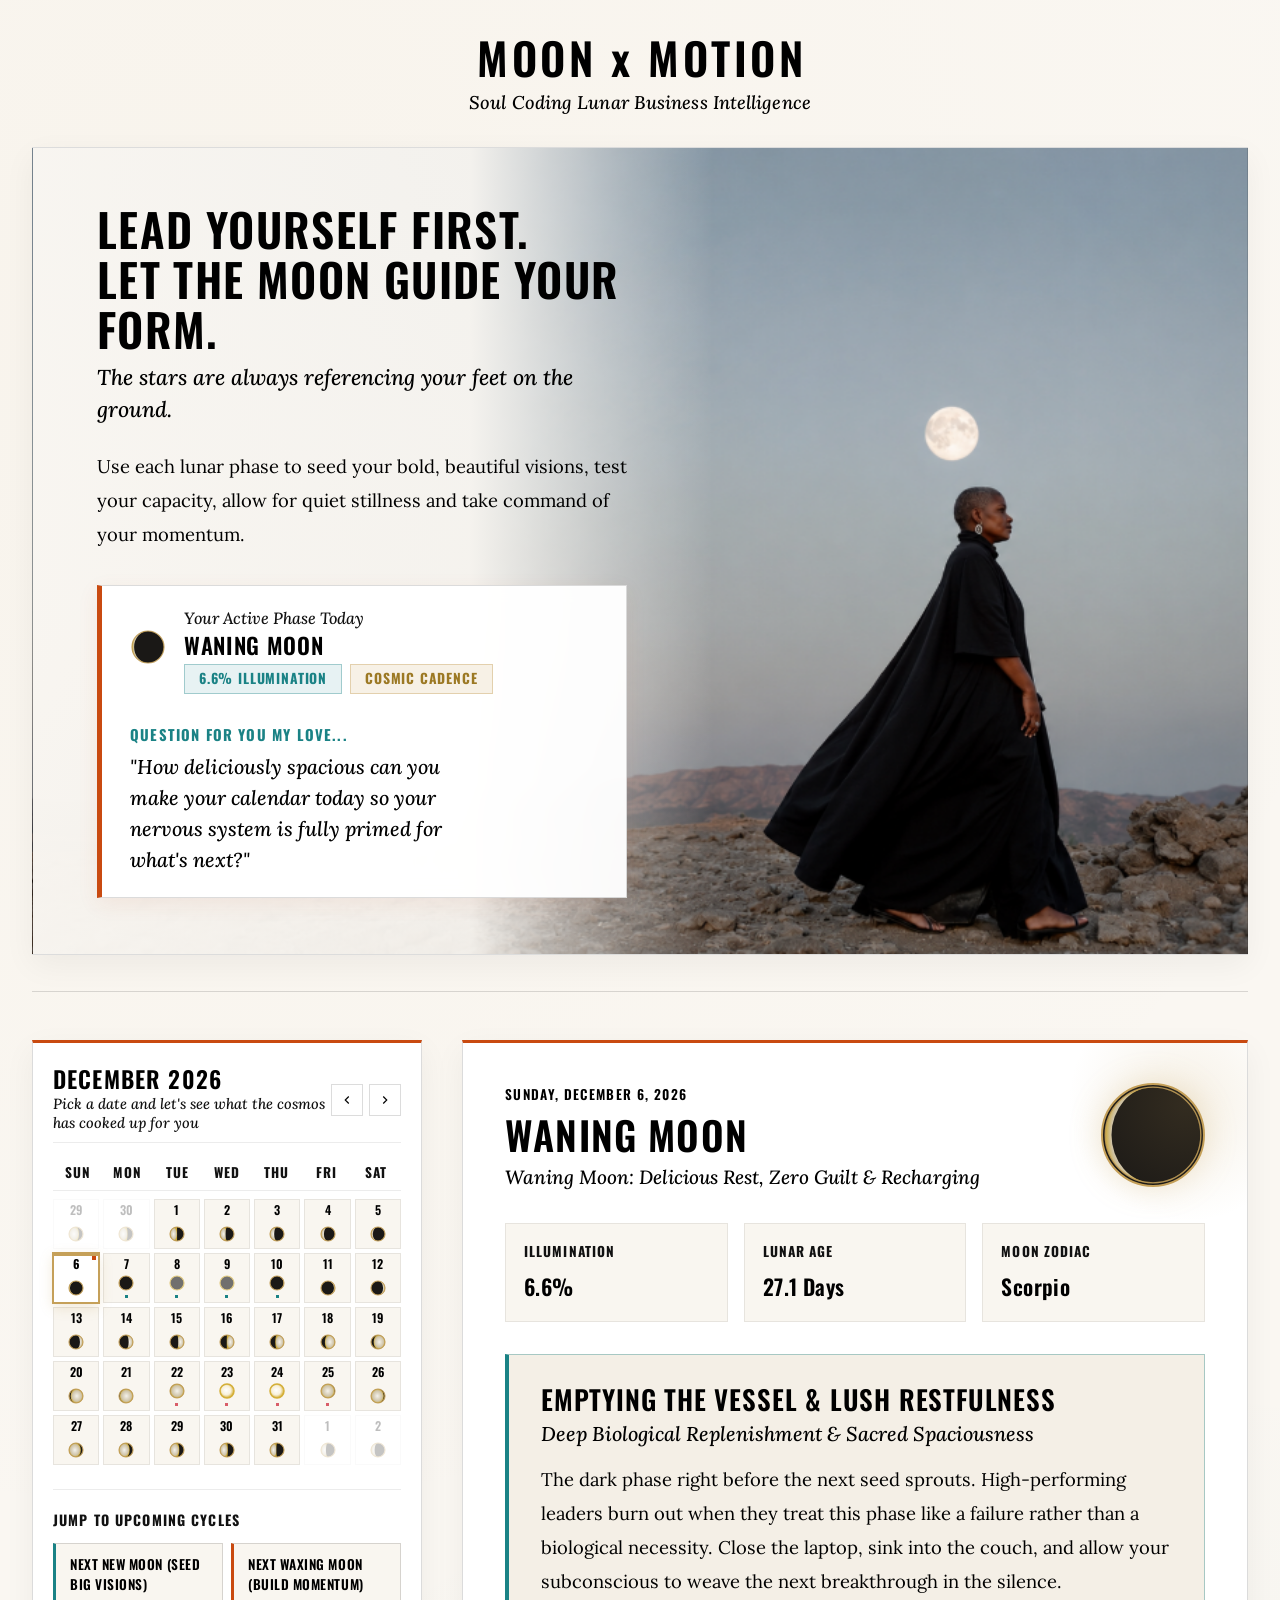
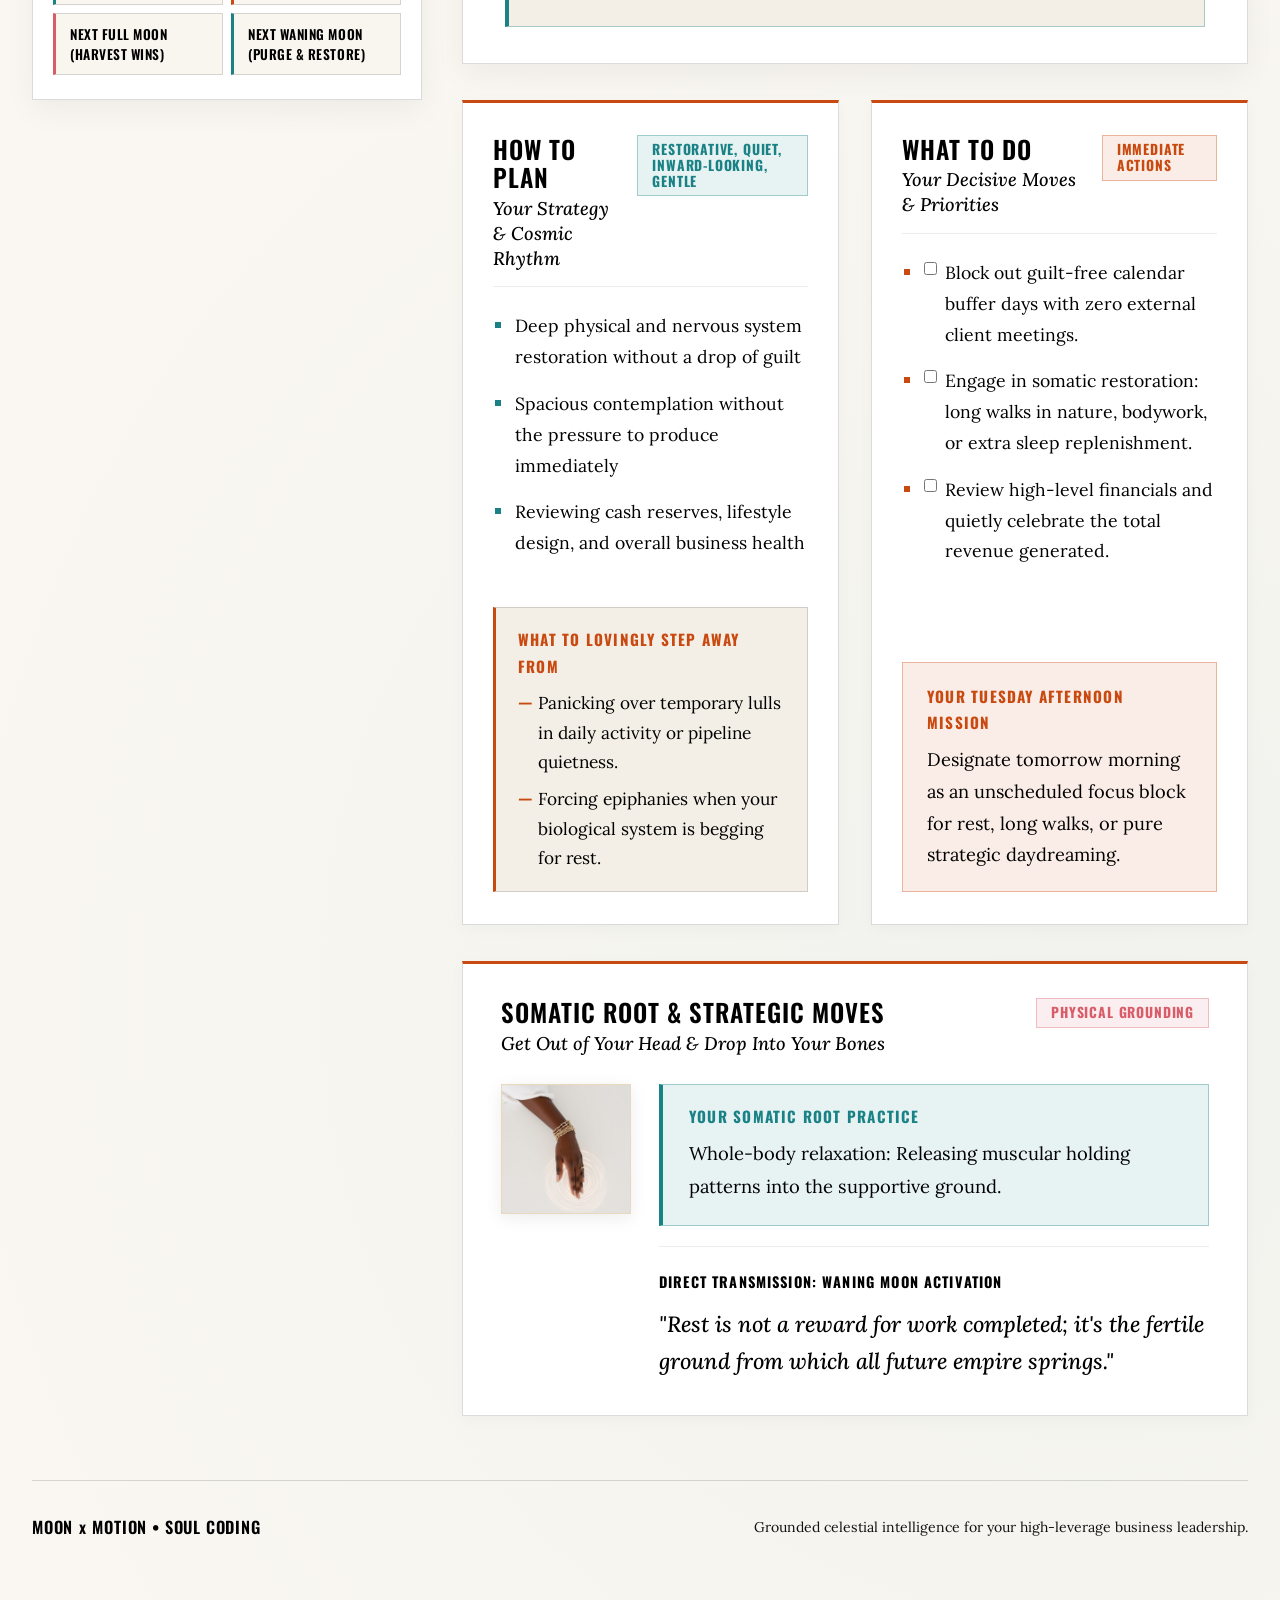
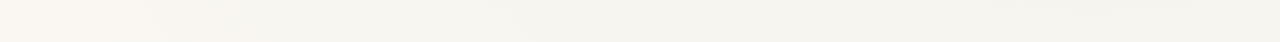
==== commit 78047f98: "Completely remove sticky positioning from calendar card so it scrolls in natural document flow on de" ====
--- a/index.html
+++ b/index.html
@@ -11,7 +11,7 @@
   <link rel="preconnect" href="https://fonts.gstatic.com" crossorigin>
   <link href="https://fonts.googleapis.com/css2?family=Lora:ital,wght@0,400;0,500;0,600;1,400;1,500;1,600&family=Oswald:wght@500;600;700&display=swap" rel="stylesheet">
   
-  <link rel="stylesheet" href="styles.css?v=6.5">
+  <link rel="stylesheet" href="styles.css?v=8.0">
   
   <!-- Favicon / Meta -->
   <link rel="icon" href="data:image/svg+xml,<svg xmlns='http://www.w3.org/2000/svg' viewBox='0 0 100 100'><circle cx='50' cy='50' r='45' fill='%23FAF7F2' stroke='%23C5A059' stroke-width='4'/><path d='M50 5 A45 45 0 0 1 50 95 A25 45 0 0 0 50 5' fill='%23141414'/></svg>">
@@ -31,7 +31,7 @@
 
       <!-- Mobile-Only Hero Feature Image (Hidden on Desktop) -->
       <div class="hero-mobile-image-frame" aria-hidden="true">
-        <img src="images/hero-moon-wide.png" alt="Moon x Motion Celestial Guidance" class="hero-mobile-img" loading="eager">
+        <img src="images/hero-mobile-portrait.jpg" alt="Moon x Motion Celestial Leadership" class="hero-mobile-img" loading="eager">
       </div>
 
       <!-- Full-Width Panoramic Hero Showcase -->
@@ -279,7 +279,7 @@
   </div>
 
   <!-- Application Logic Scripts -->
-  <script src="lunar_data.js?v=6.5"></script>
-  <script src="app.js?v=6.5"></script>
+  <script src="lunar_data.js?v=8.0"></script>
+  <script src="app.js?v=8.0"></script>
 </body>
 </html>
--- a/styles.css
+++ b/styles.css
@@ -225,12 +225,13 @@
   .hero-mobile-image-frame {
     display: block;
     width: 100%;
-    aspect-ratio: 16 / 9;
+    max-width: 420px;
+    aspect-ratio: 9 / 14;
+    margin: 6px auto 20px;
     border: 1.5px solid var(--border-medium);
     border-top: 3.5px solid var(--accent-orange);
     overflow: hidden;
-    margin: 4px 0 16px;
-    box-shadow: var(--shadow-sm);
+    box-shadow: var(--shadow-md);
     background: #141414;
   }
 
@@ -238,7 +239,7 @@
     width: 100%;
     height: 100%;
     object-fit: cover;
-    object-position: center 30%;
+    object-position: center top;
     display: block;
   }
 
@@ -481,8 +482,7 @@
   border-radius: 0;
   padding: 24px 20px;
   box-shadow: var(--shadow-md);
-  position: sticky;
-  top: 24px;
+  position: relative;
   width: 100%;
   box-sizing: border-box;
   overflow: hidden;
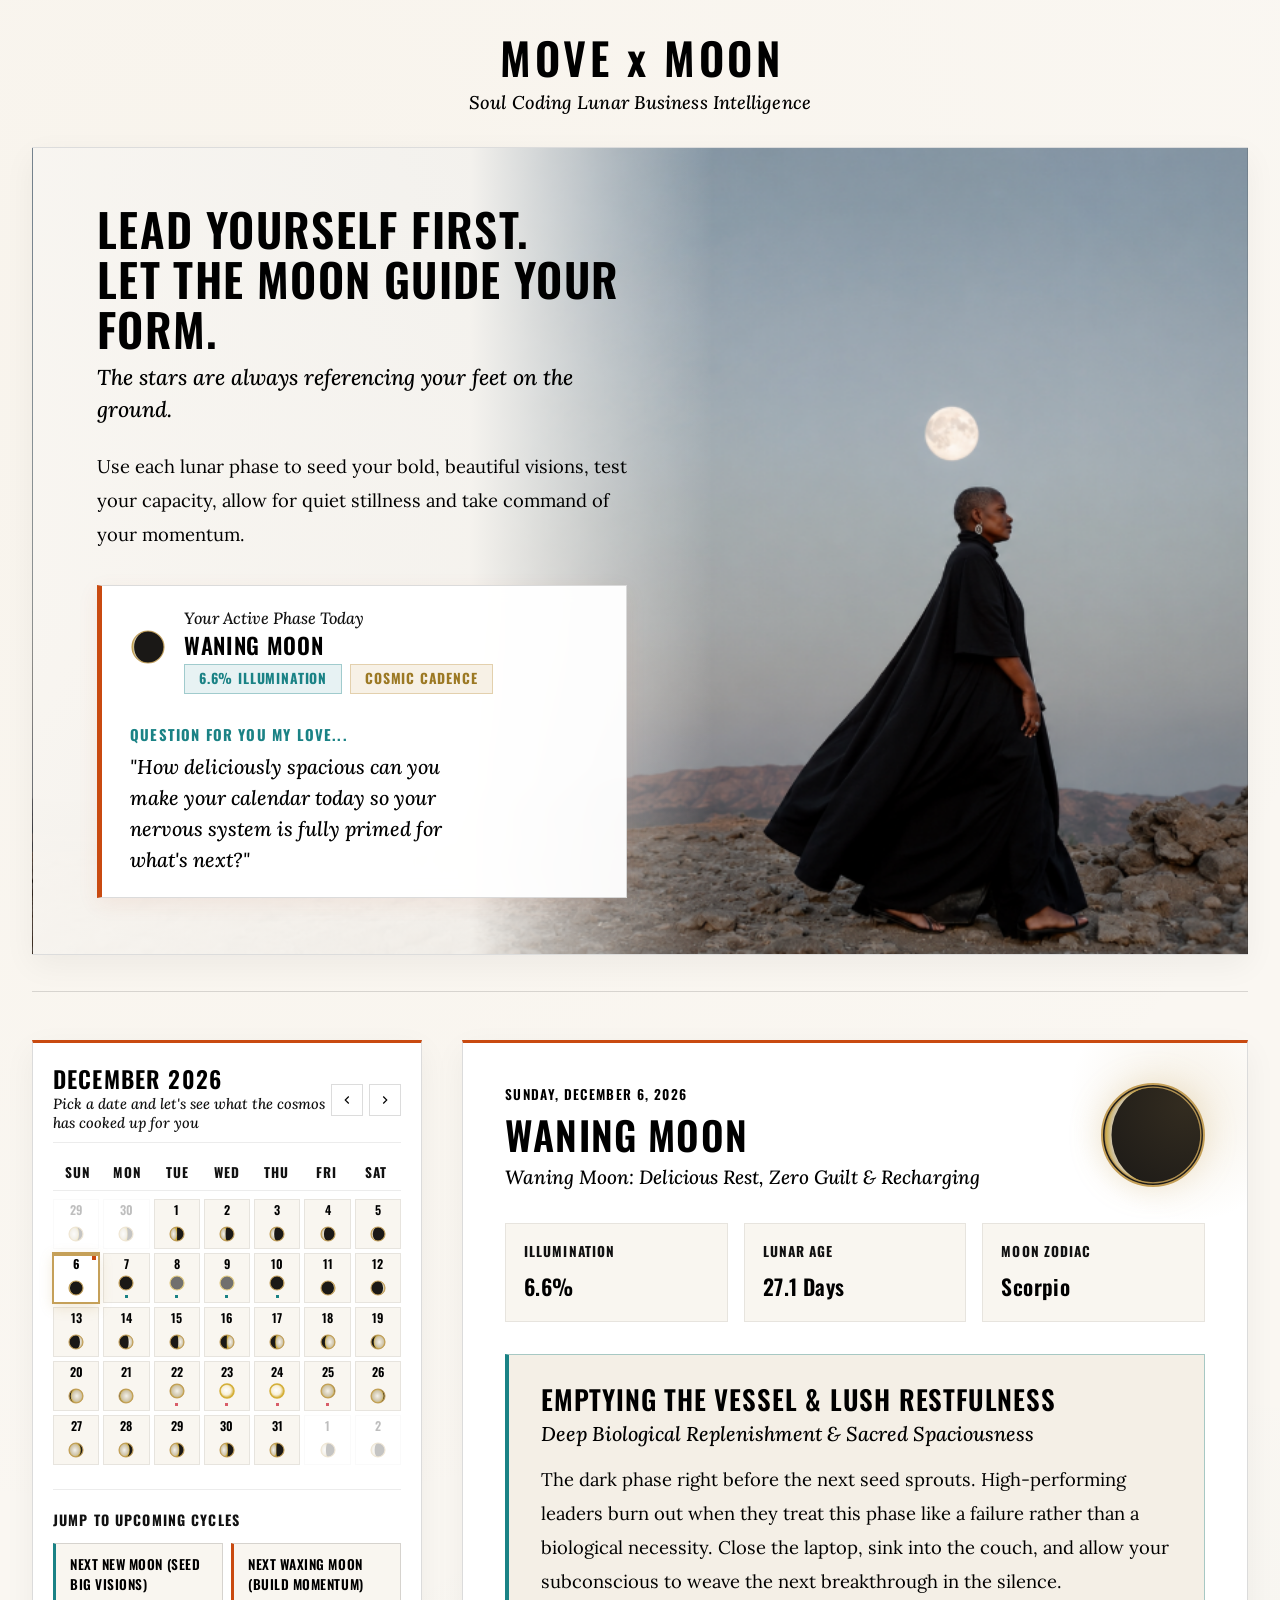
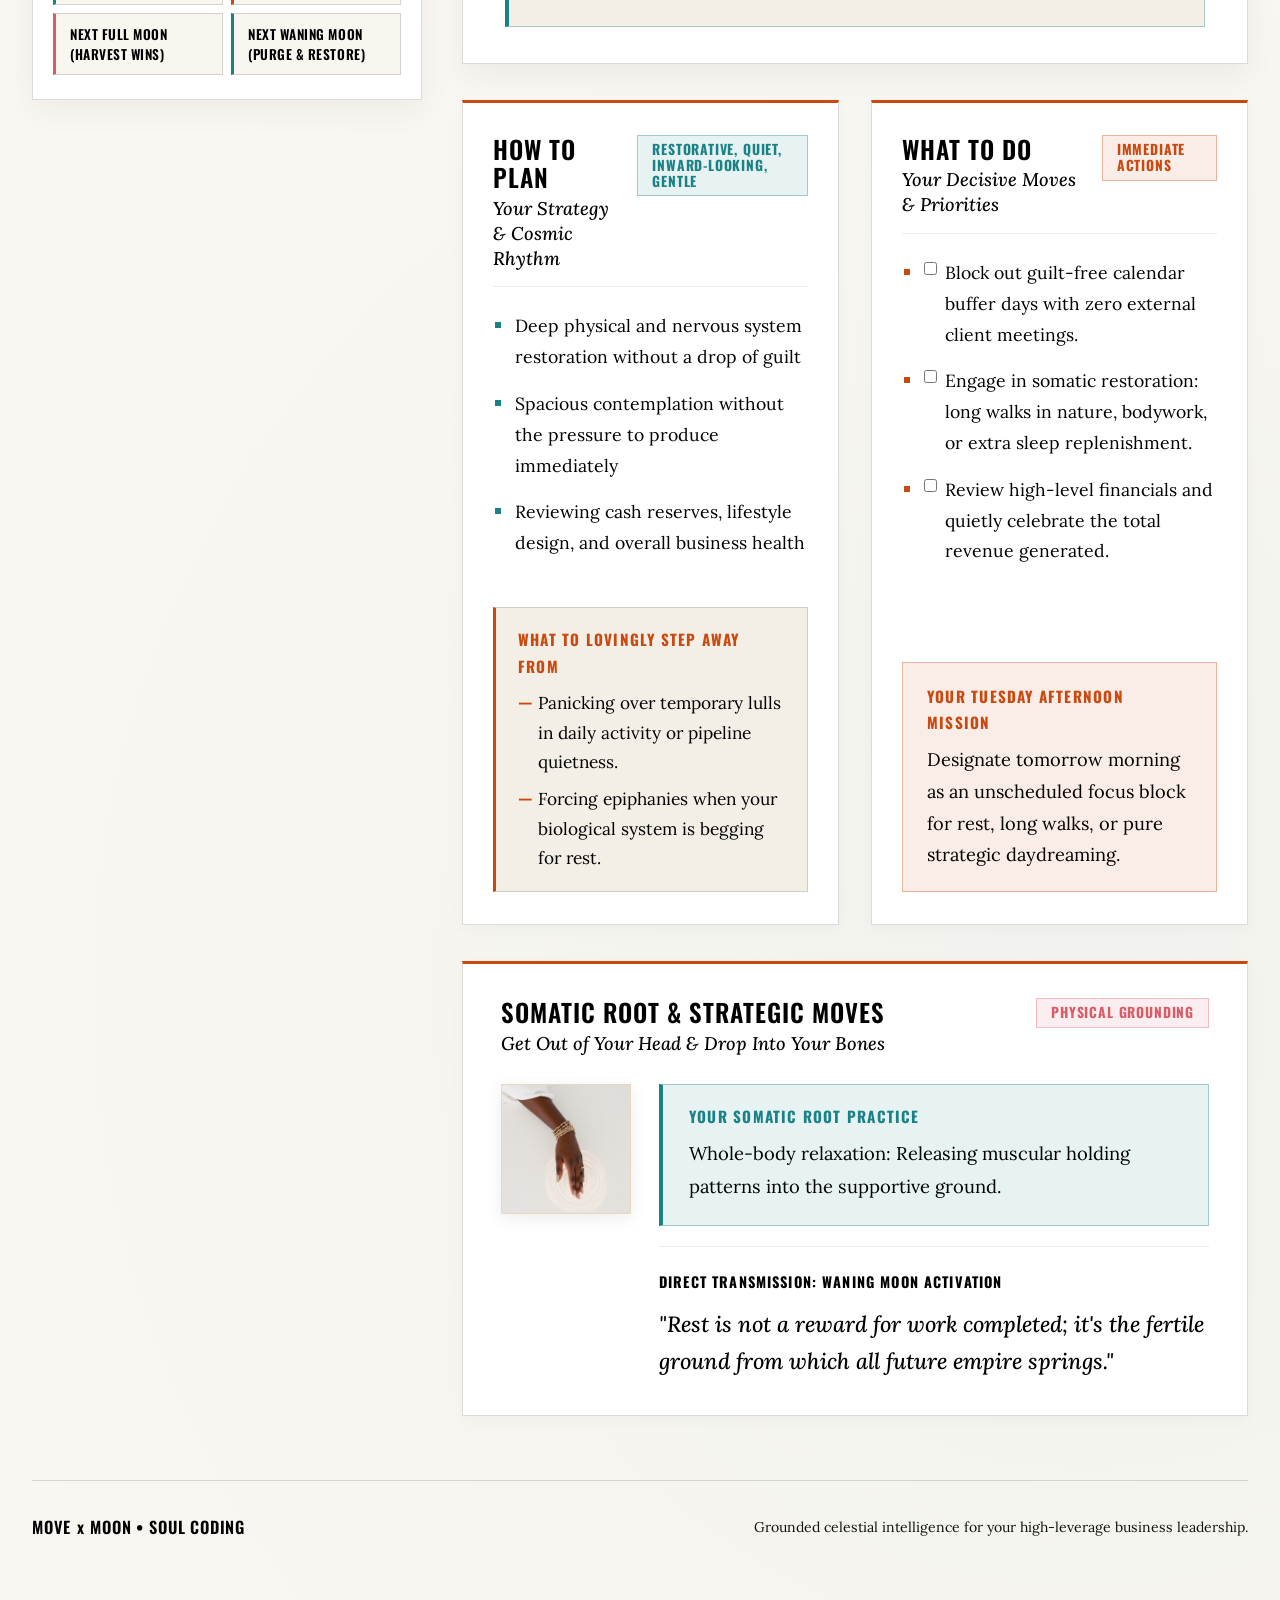
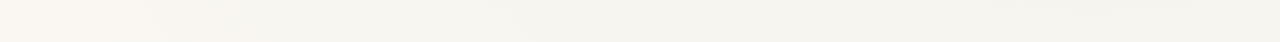
==== commit 78938264: "Rebrand project to MOVE x MOON (Spoken as Move Amped By Moon)" ====
--- a/index.html
+++ b/index.html
@@ -3,7 +3,7 @@
 <head>
   <meta charset="UTF-8">
   <meta name="viewport" content="width=device-width, initial-scale=1.0">
-  <title>MOON x MOTION — Lunar Business Guiding Star</title>
+  <title>MOVE x MOON — Lunar Business Guiding Star</title>
   <meta name="description" content="A deterministic lunar guiding star for strategic business planning, aligned execution, and sovereign decision-making.">
   
   <!-- Typography System: Oswald (Headlines) + Lora (Subtitles in Italic 500 & Body in Regular 400) -->
@@ -24,14 +24,14 @@
     <header class="editorial-header">
       <div class="brand-meta-row">
         <div class="brand-title-group">
-          <h1>MOON <span class="brand-cross">x</span> MOTION</h1>
+          <h1>MOVE <span class="brand-cross">x</span> MOON</h1>
           <div class="brand-subtext">Soul Coding Lunar Business Intelligence</div>
         </div>
       </div>
 
       <!-- Mobile-Only Hero Feature Image (Hidden on Desktop) -->
       <div class="hero-mobile-image-frame" aria-hidden="true">
-        <img src="images/hero-mobile-portrait.jpg" alt="Moon x Motion Celestial Leadership" class="hero-mobile-img" loading="eager">
+        <img src="images/hero-mobile-portrait.jpg" alt="Move x Moon Celestial Leadership" class="hero-mobile-img" loading="eager">
       </div>
 
       <!-- Full-Width Panoramic Hero Showcase -->
@@ -272,7 +272,7 @@
 
     <!-- Footer -->
     <footer class="app-footer">
-      <div class="footer-brand">MOON <span class="footer-cross">x</span> MOTION &bull; Soul Coding</div>
+      <div class="footer-brand">MOVE <span class="footer-cross">x</span> MOON &bull; Soul Coding</div>
       <div class="footer-note">Grounded celestial intelligence for your high-leverage business leadership.</div>
     </footer>
 
--- a/styles.css
+++ b/styles.css
@@ -1,5 +1,5 @@
 /* ==========================================================================
-   MOON x MOTION — LUNAR BUSINESS GUIDING STAR
+   MOVE x MOON — LUNAR BUSINESS GUIDING STAR
    Aesthetic: High-End Celestial Architectural Editorial on Warm Luxury Paper
    Layout: Spacious Luxury Proportions, Sharp Edges, Airy Typography
    Colors: Warm Paper (#FAF7F2), Obsidian (#141414), Teal, Burnt Orange, Blush Red
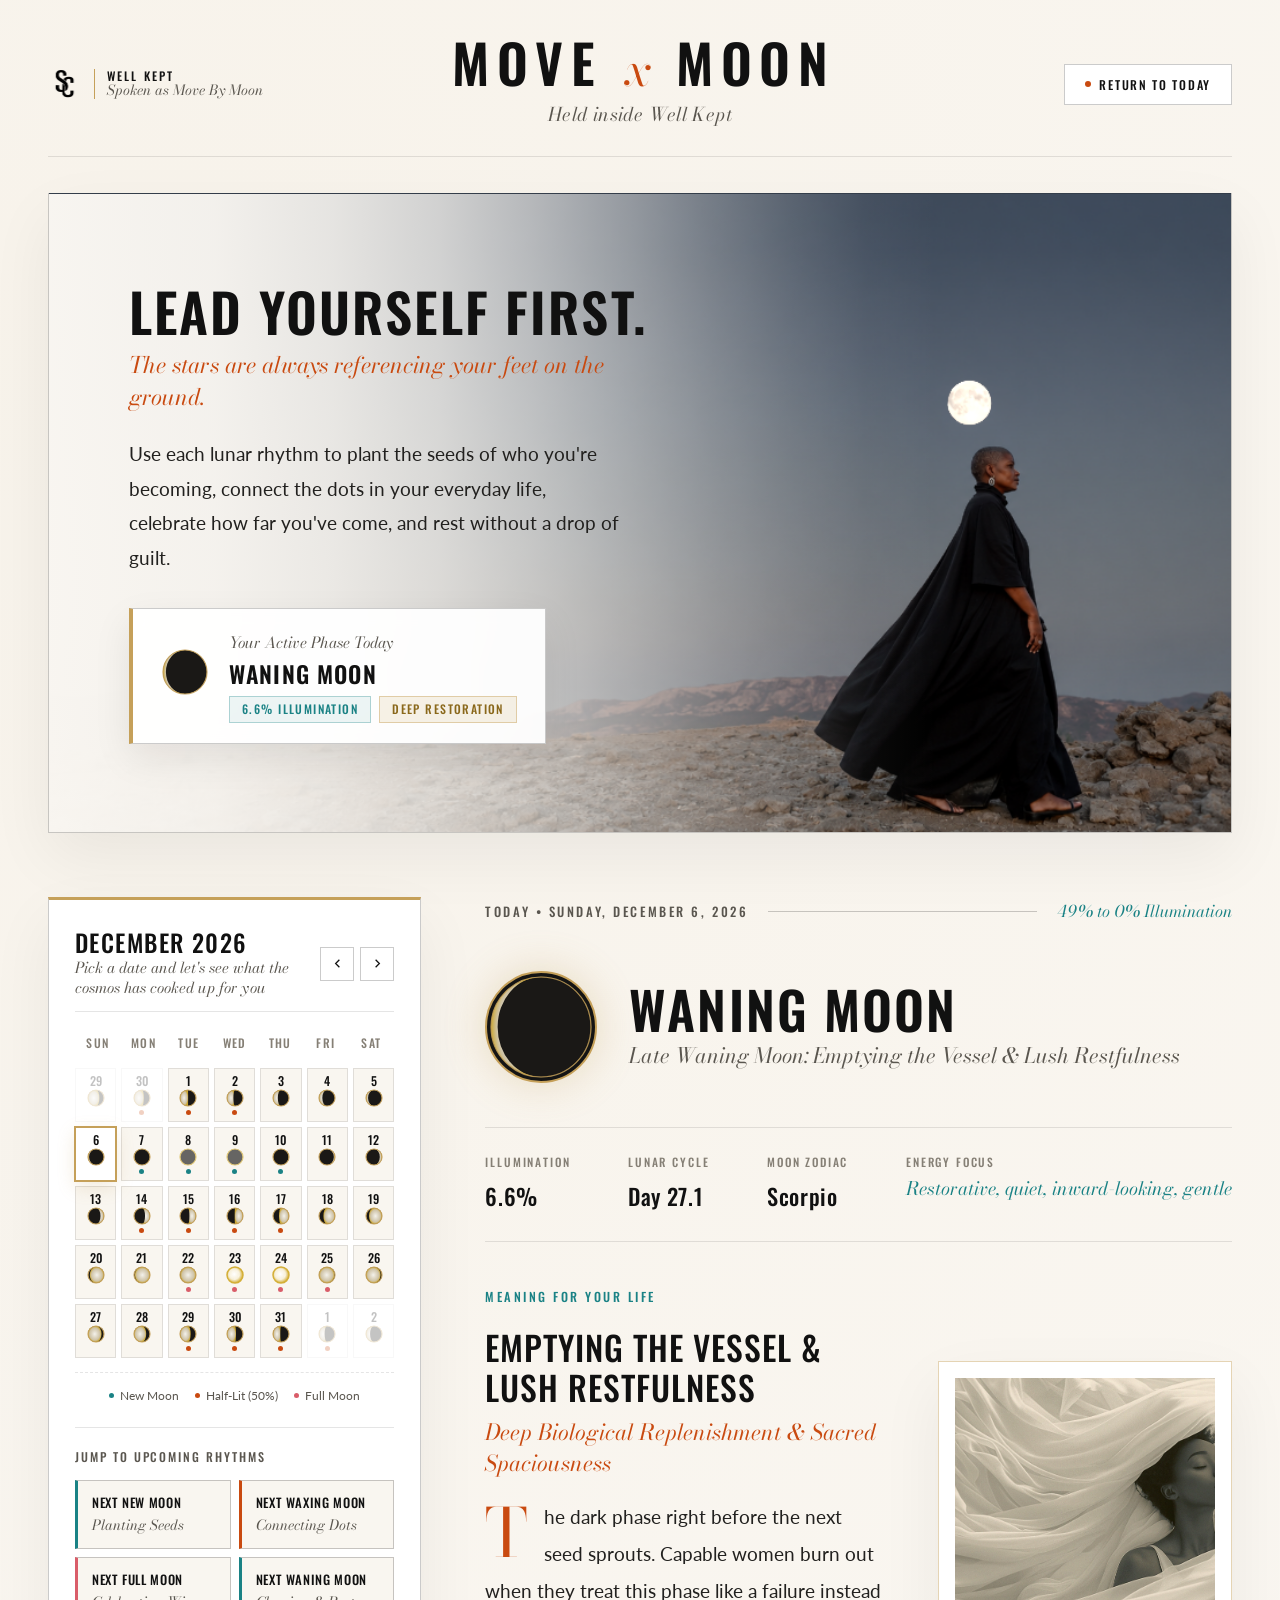
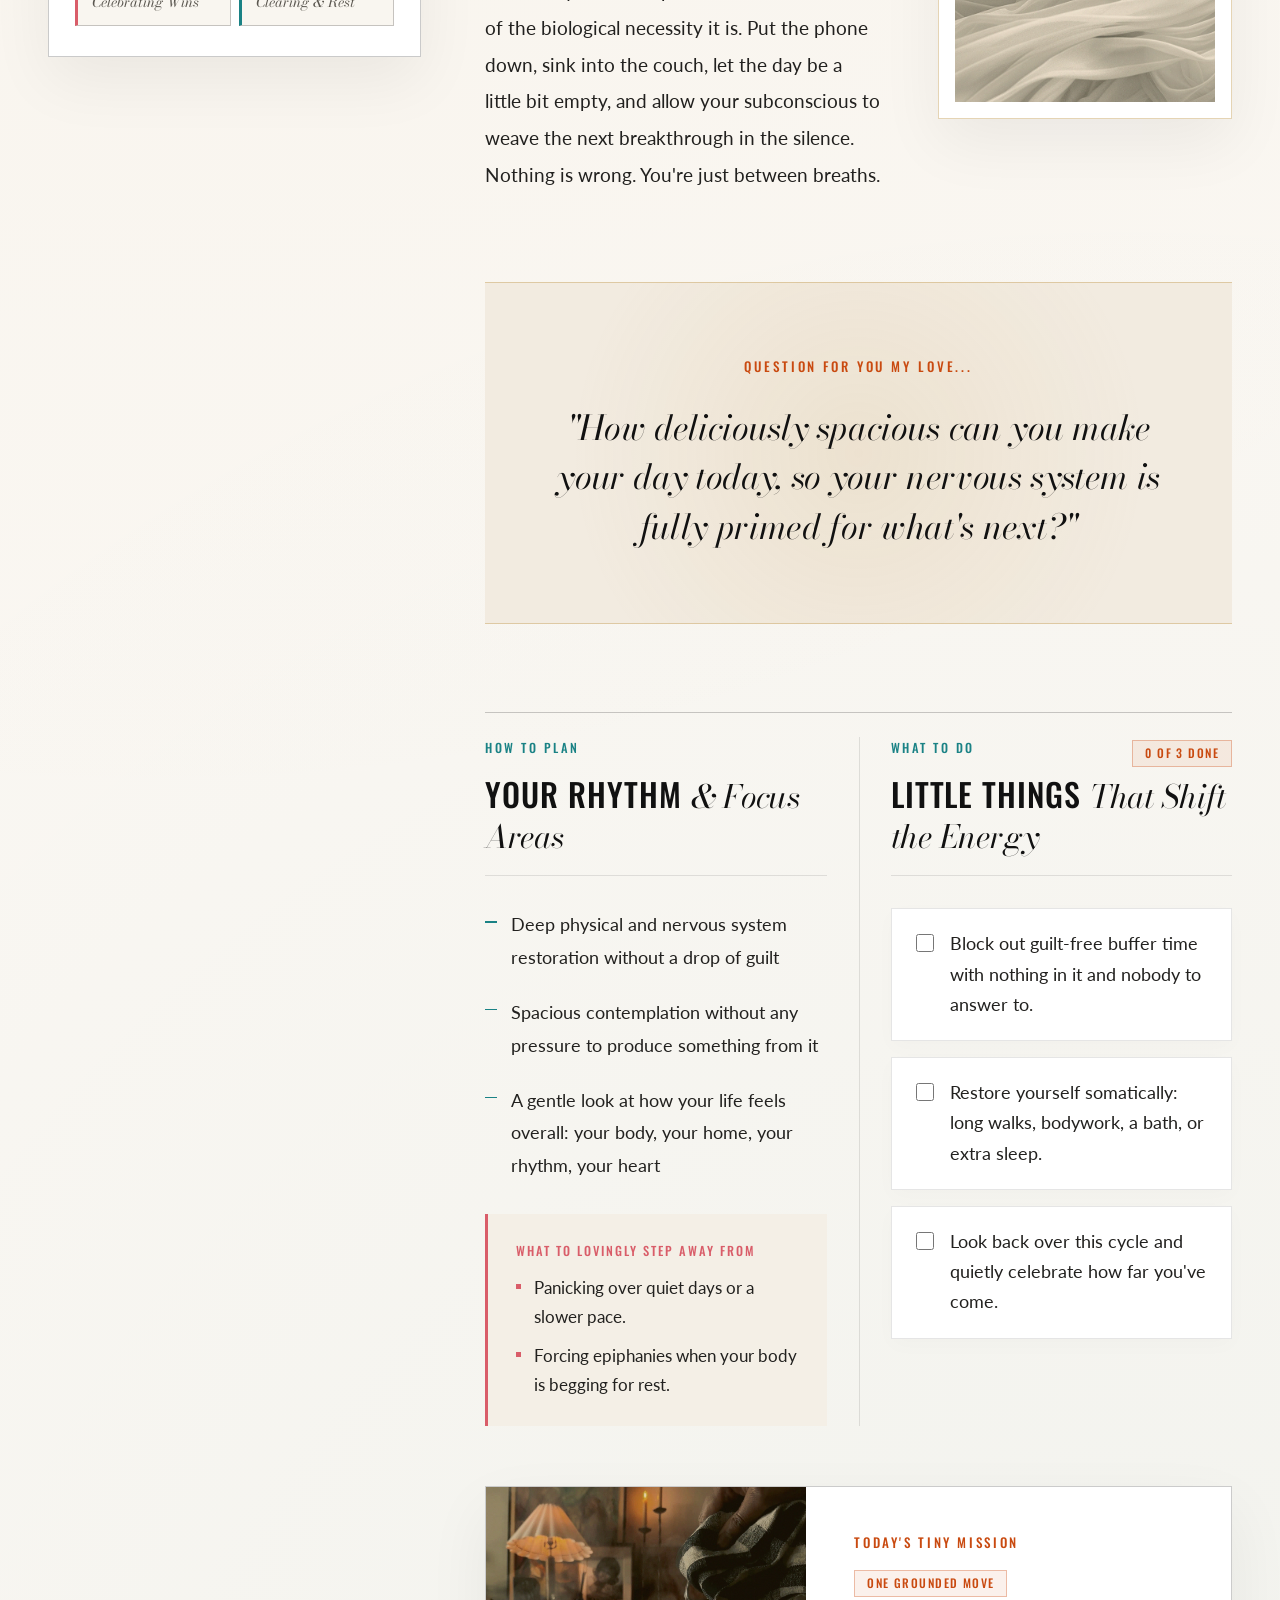
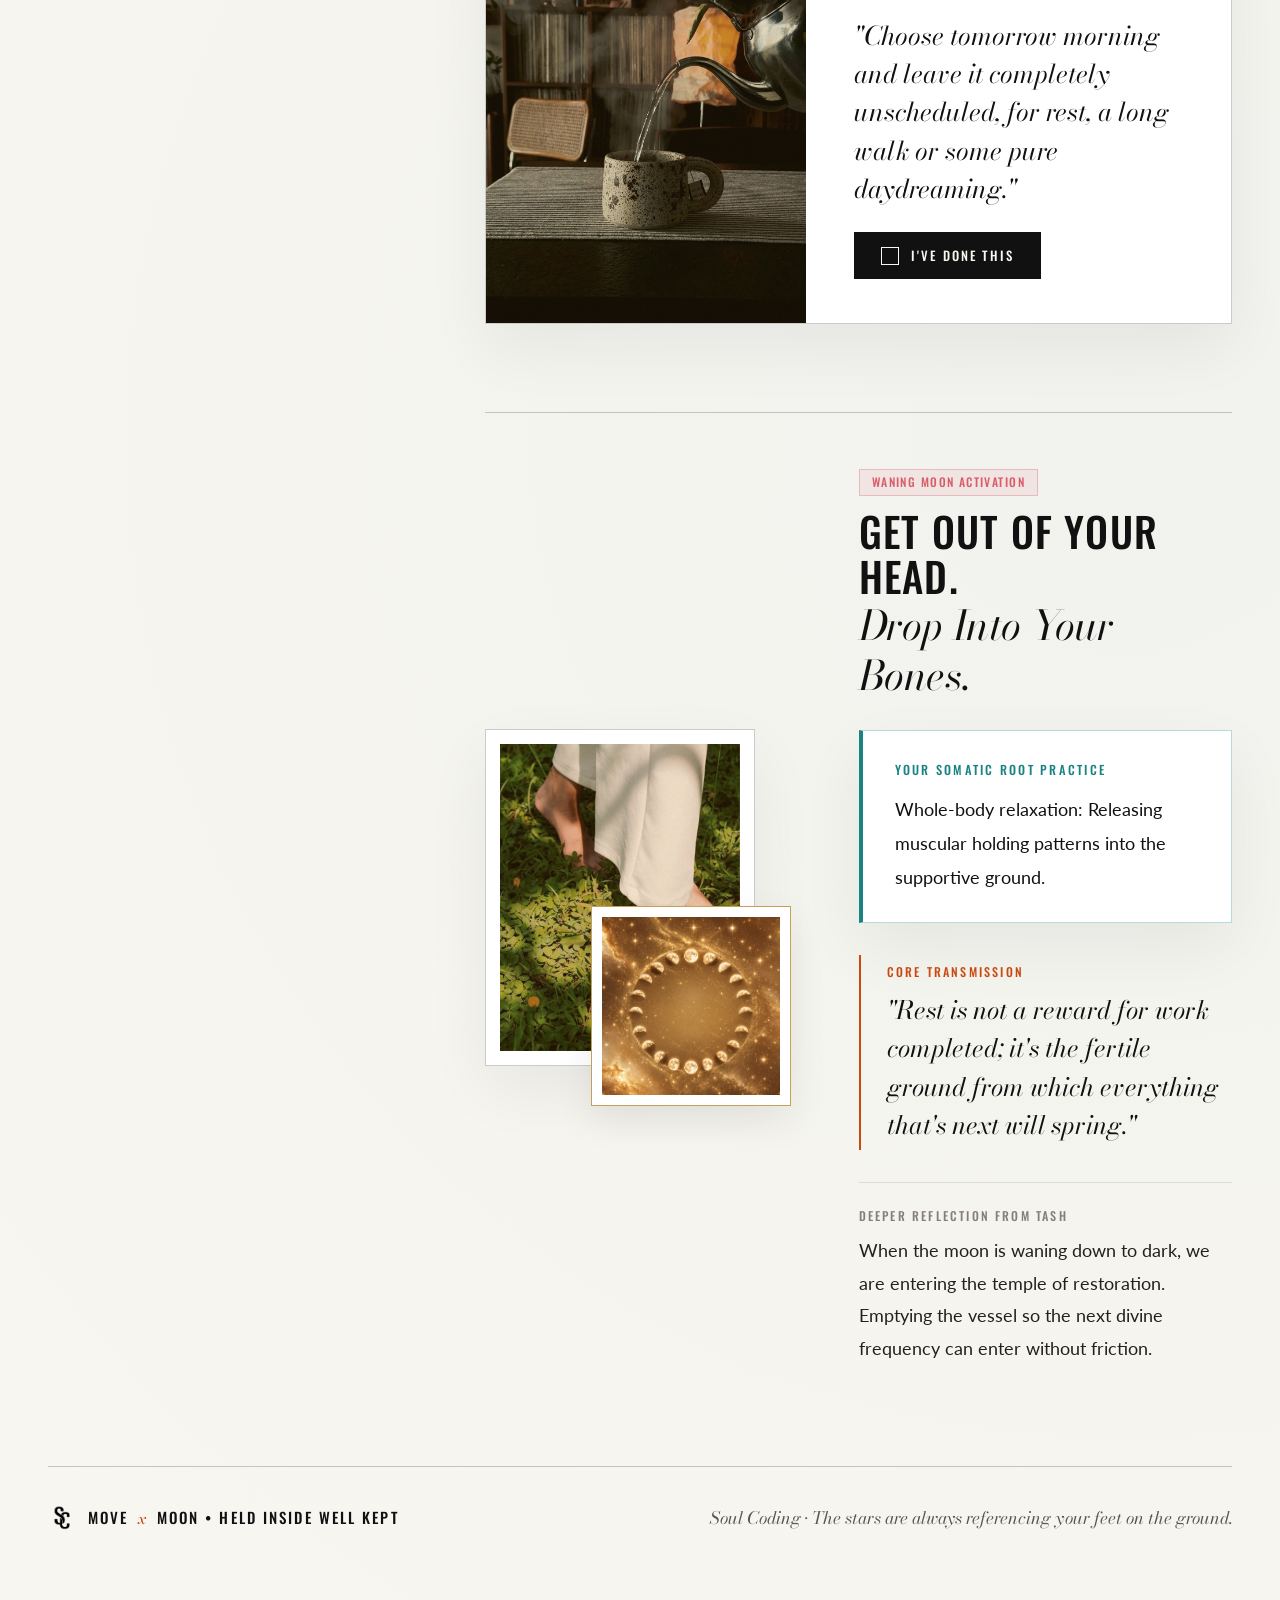
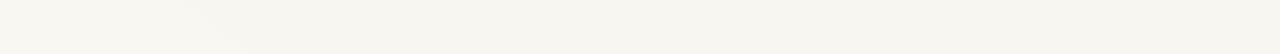
==== commit 82d2a5a4: "Redesign Move x Moon for Well Kept Edition with luxury editorial layout and personal copy" ====
--- a/index.html
+++ b/index.html
@@ -3,15 +3,15 @@
 <head>
   <meta charset="UTF-8">
   <meta name="viewport" content="width=device-width, initial-scale=1.0">
-  <title>MOVE x MOON — Lunar Business Guiding Star</title>
-  <meta name="description" content="A deterministic lunar guiding star for strategic business planning, aligned execution, and sovereign decision-making.">
+  <title>MOVE x MOON | Held Inside Well Kept</title>
+  <meta name="description" content="Move x Moon (Well Kept Edition): A luxury personal lunar companion for leading yourself through your own life, day by day.">
   
-  <!-- Typography System: Oswald (Headlines) + Lora (Subtitles in Italic 500 & Body in Regular 400) -->
+  <!-- Typography System: Oswald (Titles) + Bodoni Moda (Highlight / Italic Voice) + Lato (Body) -->
   <link rel="preconnect" href="https://fonts.googleapis.com">
   <link rel="preconnect" href="https://fonts.gstatic.com" crossorigin>
-  <link href="https://fonts.googleapis.com/css2?family=Lora:ital,wght@0,400;0,500;0,600;1,400;1,500;1,600&family=Oswald:wght@500;600;700&display=swap" rel="stylesheet">
+  <link href="https://fonts.googleapis.com/css2?family=Bodoni+Moda:ital,opsz,wght@0,6..96,400..700;1,6..96,400..700&family=Lato:ital,wght@0,300;0,400;0,700;1,400&family=Oswald:wght@400;500;600;700&display=swap" rel="stylesheet">
   
-  <link rel="stylesheet" href="styles.css?v=8.0">
+  <link rel="stylesheet" href="styles.css?v=24.0">
   
   <!-- Favicon / Meta -->
   <link rel="icon" href="data:image/svg+xml,<svg xmlns='http://www.w3.org/2000/svg' viewBox='0 0 100 100'><circle cx='50' cy='50' r='45' fill='%23FAF7F2' stroke='%23C5A059' stroke-width='4'/><path d='M50 5 A45 45 0 0 1 50 95 A25 45 0 0 0 50 5' fill='%23141414'/></svg>">
@@ -20,18 +20,33 @@
 
   <div class="app-viewport">
     
-    <!-- Editorial Brand Header -->
+    <!-- Editorial Masthead & Panoramic Hero Showcase -->
     <header class="editorial-header">
-      <div class="brand-meta-row">
-        <div class="brand-title-group">
-          <h1>MOVE <span class="brand-cross">x</span> MOON</h1>
-          <div class="brand-subtext">Soul Coding Lunar Business Intelligence</div>
+      <div class="masthead-bar">
+        <div class="brand-monogram-lockup">
+          <img src="images/soul-coding-monogram.png" alt="Soul Coding Monogram" class="brand-monogram-img">
+          <div class="brand-collection-tag">
+            <span class="collection-eyebrow">Well Kept</span>
+            <span class="collection-sub">Spoken as Move By Moon</span>
+          </div>
+        </div>
+
+        <div class="masthead-title-block">
+          <h1 class="masthead-logo">MOVE <span class="brand-cross">x</span> MOON</h1>
+          <div class="masthead-subtitle">Held inside Well Kept</div>
+        </div>
+
+        <div class="brand-actions-right">
+          <button type="button" class="btn-return-today" id="btnReturnToday">
+            <span class="today-dot"></span>
+            <span>Return to Today</span>
+          </button>
         </div>
       </div>
 
       <!-- Mobile-Only Hero Feature Image (Hidden on Desktop) -->
       <div class="hero-mobile-image-frame" aria-hidden="true">
-        <img src="images/hero-mobile-portrait.jpg" alt="Move x Moon Celestial Leadership" class="hero-mobile-img" loading="eager">
+        <img src="images/hero-mobile-portrait.jpg" alt="Move x Moon Personal Leadership" class="hero-mobile-img" loading="eager">
       </div>
 
       <!-- Full-Width Panoramic Hero Showcase -->
@@ -39,247 +54,322 @@
         <div class="hero-panoramic-scrim">
           <div class="hero-content-col">
             <div class="hero-title-group">
-              <h2 class="hero-headline">Lead Yourself First.<br>Let the Moon Guide Your Form.</h2>
+              <h2 class="hero-headline">Lead Yourself First.</h2>
               <div class="hero-subtext">The stars are always referencing your feet on the ground.</div>
             </div>
             
             <p class="hero-lead">
-              Use each lunar phase to seed your bold, beautiful visions, test your capacity, allow for quiet stillness and take command of your momentum.
+              Use each lunar rhythm to plant the seeds of who you're becoming, connect the dots in your everyday life, celebrate how far you've come, and rest without a drop of guilt.
             </p>
 
-            <!-- Today Status Sub-block inside Hero -->
+            <!-- Active Phase Floating Bar Inside Hero -->
             <div class="hero-live-status-block">
               <div class="status-left">
                 <div class="mini-moon-container" id="bannerMiniMoon"></div>
                 <div class="status-text-stack">
-                  <div class="status-title-group">
-                    <div class="status-eyebrow">Your Active Phase Today</div>
-                    <h3 id="bannerPhaseName" class="status-phase-title">Current Moon</h3>
-                  </div>
+                  <div class="status-eyebrow" id="bannerDateLabel">Your Active Phase Today</div>
+                  <h3 id="bannerPhaseName" class="status-phase-title">Current Moon</h3>
                   <div class="status-meta-pills">
                     <span class="pill-badge pill-teal" id="bannerIllumBadge">Illumination</span>
-                    <span class="pill-badge pill-gold">Cosmic Cadence</span>
+                    <span class="pill-badge pill-gold" id="bannerRhythmBadge">Lunar Rhythm</span>
                   </div>
                 </div>
               </div>
-              <div class="status-right">
-                <div class="status-prompt-label">Question For You My Love...</div>
-                <div class="status-prompt" id="bannerPromptText">
-                  "Is your business flowing clear and wide enough so you can receive the clients and money you're calling in?"
-                </div>
-              </div>
             </div>
           </div>
         </div>
       </div>
     </header>
 
-    <!-- Main Dashboard Grid -->
-    <main class="main-dashboard-grid">
+    <!-- Main Layout: Fixed Left Calendar + Spacious Scrolling Right Sanctuary -->
+    <main class="main-sanctuary-layout">
       
-      <!-- Left Column: Interactive Calendar Card -->
-      <aside class="calendar-card" aria-label="Lunar Calendar Navigation">
+      <!-- Left Column: Fixed / Sticky Interactive Calendar directly under Hero -->
+      <aside class="calendar-sidebar" aria-label="Lunar Calendar Navigation">
+        <div class="calendar-card">
+          <div class="calendar-header-controls">
+            <div class="cal-title-group">
+              <div class="cal-month-title" id="calendarMonthTitle">Month Year</div>
+              <div class="cal-subtext">Pick a date and let's see what the cosmos has cooked up for you</div>
+            </div>
+            <div class="cal-nav-btn-group">
+              <button type="button" class="cal-icon-btn" id="btnPrevMonth" aria-label="Previous Month">
+                <svg width="15" height="15" viewBox="0 0 24 24" fill="none" stroke="currentColor" stroke-width="2">
+                  <polyline points="15 18 9 12 15 6"></polyline>
+                </svg>
+              </button>
+              <button type="button" class="cal-icon-btn" id="btnNextMonth" aria-label="Next Month">
+                <svg width="15" height="15" viewBox="0 0 24 24" fill="none" stroke="currentColor" stroke-width="2">
+                  <polyline points="9 18 15 12 9 6"></polyline>
+                </svg>
+              </button>
+            </div>
+          </div>
+
+          <!-- Weekdays -->
+          <div class="weekday-row">
+            <div class="weekday-label">Sun</div>
+            <div class="weekday-label">Mon</div>
+            <div class="weekday-label">Tue</div>
+            <div class="weekday-label">Wed</div>
+            <div class="weekday-label">Thu</div>
+            <div class="weekday-label">Fri</div>
+            <div class="weekday-label">Sat</div>
+          </div>
+
+          <!-- Days Grid -->
+          <div class="calendar-days-grid" id="calendarDaysGrid">
+            <!-- Populated dynamically via app.js -->
+          </div>
+
+          <!-- Calendar Legend -->
+          <div class="calendar-legend-row">
+            <div class="legend-item">
+              <span class="day-key-phase-dot dot-new"></span>
+              <span>New Moon</span>
+            </div>
+            <div class="legend-item">
+              <span class="day-key-phase-dot dot-quarter"></span>
+              <span>Half-Lit (50%)</span>
+            </div>
+            <div class="legend-item">
+              <span class="day-key-phase-dot dot-full"></span>
+              <span>Full Moon</span>
+            </div>
+          </div>
+
+          <!-- Quick Cycle Jump Anchors -->
+          <div class="cycle-jump-strip">
+            <div class="cycle-jump-title">Jump to Upcoming Rhythms</div>
+            <div class="cycle-jump-buttons">
+              <button type="button" class="btn-cycle-jump" id="btnJumpNextNew">
+                <span class="jump-rhythm">Next New Moon</span>
+                <span class="jump-desc">Planting Seeds</span>
+              </button>
+              <button type="button" class="btn-cycle-jump" id="btnJumpNextWaxing">
+                <span class="jump-rhythm">Next Waxing Moon</span>
+                <span class="jump-desc">Connecting Dots</span>
+              </button>
+              <button type="button" class="btn-cycle-jump" id="btnJumpNextFull">
+                <span class="jump-rhythm">Next Full Moon</span>
+                <span class="jump-desc">Celebrating Wins</span>
+              </button>
+              <button type="button" class="btn-cycle-jump" id="btnJumpNextWaning">
+                <span class="jump-rhythm">Next Waning Moon</span>
+                <span class="jump-desc">Clearing &amp; Rest</span>
+              </button>
+            </div>
+          </div>
+        </div>
+      </aside>
+
+      <!-- Right Column: Spacious Scrolling Reading Experience -->
+      <div class="reading-scroll-stream" id="readingStreamTop" aria-live="polite">
         
-        <div class="calendar-header-controls">
-          <div class="cal-title-group">
-            <div class="cal-month-title" id="calendarMonthTitle">Month Year</div>
-            <div class="cal-subtext">Pick a date and let's see what the cosmos has cooked up for you</div>
-          </div>
-          <div class="cal-nav-btn-group">
-            <button type="button" class="cal-icon-btn" id="btnPrevMonth" aria-label="Previous Month">
-              <svg width="14" height="14" viewBox="0 0 24 24" fill="none" stroke="currentColor" stroke-width="2">
-                <polyline points="15 18 9 12 15 6"></polyline>
-              </svg>
-            </button>
-            <button type="button" class="cal-icon-btn" id="btnNextMonth" aria-label="Next Month">
-              <svg width="14" height="14" viewBox="0 0 24 24" fill="none" stroke="currentColor" stroke-width="2">
-                <polyline points="9 18 15 12 9 6"></polyline>
-              </svg>
-            </button>
-          </div>
-        </div>
-
-        <!-- Weekdays -->
-        <div class="weekday-row">
-          <div class="weekday-label">Sun</div>
-          <div class="weekday-label">Mon</div>
-          <div class="weekday-label">Tue</div>
-          <div class="weekday-label">Wed</div>
-          <div class="weekday-label">Thu</div>
-          <div class="weekday-label">Fri</div>
-          <div class="weekday-label">Sat</div>
-        </div>
-
-        <!-- Days Grid -->
-        <div class="calendar-days-grid" id="calendarDaysGrid">
-          <!-- Populated dynamically via app.js -->
-        </div>
-
-        <!-- Quick Cycle Jump Anchors -->
-        <div class="cycle-jump-strip">
-          <div class="cycle-jump-title">Jump to Upcoming Cycles</div>
-          <div class="cycle-jump-buttons">
-            <button type="button" class="btn-cycle-jump" id="btnJumpNextNew">
-              Next New Moon (Seed Big Visions)
-            </button>
-            <button type="button" class="btn-cycle-jump" id="btnJumpNextWaxing">
-              Next Waxing Moon (Build Momentum)
-            </button>
-            <button type="button" class="btn-cycle-jump" id="btnJumpNextFull">
-              Next Full Moon (Harvest Wins)
-            </button>
-            <button type="button" class="btn-cycle-jump" id="btnJumpNextWaning">
-              Next Waning Moon (Purge &amp; Restore)
-            </button>
-          </div>
-        </div>
-
-      </aside>
-
-      <!-- Right Column: Daily Strategic Reading & Execution Blueprint -->
-      <section class="reading-panel" aria-live="polite">
-        
-        <!-- Hero Reading Card -->
-        <article class="reading-hero-card">
-          <div class="hero-meta-header">
-            <div class="hero-date-group">
-              <div class="reading-human-date" id="readingHumanDate">Loading Date...</div>
+        <!-- SECTION 1: Phase Header, Coordinates & Meaning For Your Life with Striking Portrait -->
+        <section class="editorial-section section-meaning">
+          <div class="section-date-divider">
+            <span class="date-label" id="readingHumanDate">Loading Date...</span>
+            <span class="divider-hairline"></span>
+            <span class="illum-range-label" id="readingIllumRange">0% to 3% Illumination</span>
+          </div>
+
+          <div class="phase-header-lockup">
+            <div class="large-moon-viewport" id="heroLargeMoon" aria-hidden="true"></div>
+            <div class="phase-titles-stack">
               <h2 class="reading-phase-heading" id="readingPhaseHeading">Lunar Phase</h2>
-              <div class="reading-phase-subtext" id="readingPhaseSub">Daily Strategic Intelligence</div>
-            </div>
-            
-            <div class="hero-visual-combo">
-              <div class="large-moon-viewport" id="heroLargeMoon" aria-hidden="true"></div>
-            </div>
-          </div>
-
-          <!-- Astronomical Metrics Row -->
-          <div class="lunar-metrics-grid">
-            <div class="metric-box">
+              <div class="reading-phase-subtext" id="readingPhaseSub">Daily Personal Rhythm</div>
+            </div>
+          </div>
+
+          <!-- Open Architectural Astronomical Coordinates -->
+          <div class="lunar-metrics-strip">
+            <div class="metric-column">
               <div class="metric-label">Illumination</div>
               <div class="metric-value" id="metricIllum">--%</div>
             </div>
-            <div class="metric-box">
-              <div class="metric-label">Lunar Age</div>
+            <div class="metric-column">
+              <div class="metric-label">Lunar Cycle</div>
               <div class="metric-value" id="metricAge">-- Days</div>
             </div>
-            <div class="metric-box">
+            <div class="metric-column">
               <div class="metric-label">Moon Zodiac</div>
               <div class="metric-value" id="metricZodiac">--</div>
             </div>
-          </div>
-
-          <!-- Strategic Theme Card -->
-          <div class="strategic-theme-card">
-            <div class="theme-title-group">
+            <div class="metric-column">
+              <div class="metric-label">Energy Focus</div>
+              <div class="metric-value-italic" id="energyCadenceBadge">Quiet Knowing</div>
+            </div>
+          </div>
+
+          <!-- Meaning For Your Life + Striking Editorial Image Split -->
+          <div class="meaning-spread-grid">
+            <div class="meaning-narrative-block">
+              <div class="section-kicker">Meaning For Your Life</div>
               <h3 class="theme-title" id="themeTitle">Theme Title</h3>
               <div class="theme-subtitle" id="themeEyebrow">Cycle Stage</div>
-            </div>
-            <p class="theme-narrative" id="themeNarrative">Strategic Narrative</p>
-          </div>
-        </article>
-
-        <!-- Tactical 2-Column Grid: How to Plan & What to Execute -->
-        <div class="tactical-dual-grid">
-          
-          <!-- Tactical Card 1: How to Plan -->
-          <article class="tactical-card planning">
-            <div>
-              <div class="card-top-header">
-                <div class="card-title-group">
-                  <h3 class="card-title">How to Plan</h3>
-                  <div class="card-subtitle">Your Strategy &amp; Cosmic Rhythm</div>
+              <p class="theme-narrative dropcap-narrative" id="themeNarrative">Personal Narrative</p>
+            </div>
+
+            <div class="meaning-portrait-col">
+              <figure class="editorial-portrait-frame">
+                <div class="portrait-img-wrapper">
+                  <img src="images/editorial-earth-feet.jpg" alt="Lunar phase editorial visual" class="editorial-portrait-img" id="chapterOnePortraitImg">
                 </div>
-                <span class="pill-badge pill-teal" id="energyCadenceBadge">Energy Focus</span>
-              </div>
-
-              <ul class="bullet-points-list" id="planningFocusList">
+              </figure>
+            </div>
+          </div>
+        </section>
+
+        <!-- SECTION 2: Question For You My Love... Sanctuary Band -->
+        <section class="editorial-section section-inquiry">
+          <div class="inquiry-sanctuary-band">
+            <div class="inquiry-band-inner">
+              <div class="inquiry-kicker">Question For You My Love...</div>
+              
+              <blockquote class="inquiry-display-quote" id="strategicInquiryQuote">
+                "What do you long for that switches you on, turns you up and makes you a little uncomfortable all at the same time?"
+              </blockquote>
+
+              <div class="inquiry-prompt-hidden-mirror" hidden>
+                <span id="bannerPromptText"></span>
+              </div>
+            </div>
+          </div>
+        </section>
+
+        <!-- SECTION 3: How to Plan, What to Do: Little Things & Today's Tiny Mission -->
+        <section class="editorial-section section-rhythm">
+          <div class="rhythm-ledger-grid">
+            
+            <!-- Left Column: How to Plan + What to Lovingly Step Away From -->
+            <article class="ledger-column planning-column">
+              <div class="ledger-header">
+                <div class="section-kicker">How to Plan</div>
+                <h3 class="ledger-title">Your Rhythm <span class="italic-highlight">&amp; Focus Areas</span></h3>
+              </div>
+
+              <ul class="editorial-focus-list" id="planningFocusList">
                 <!-- Populated via app.js -->
               </ul>
-            </div>
-
-            <!-- What to Pause / Step Away From -->
-            <div class="pause-callout-box">
-              <div class="pause-label">What to Lovingly Step Away From</div>
-              <ul class="pause-list" id="planningPauseList">
-                <!-- Populated via app.js -->
+
+              <div class="pause-sanctuary-block">
+                <div class="pause-label">What to Lovingly Step Away From</div>
+                <ul class="pause-list" id="planningPauseList">
+                  <!-- Populated via app.js -->
+                </ul>
+              </div>
+            </article>
+
+            <!-- Right Column: What to Do: Little Things -->
+            <article class="ledger-column execution-column">
+              <div class="ledger-header">
+                <div class="ledger-header-top">
+                  <div class="section-kicker">What to Do</div>
+                  <span class="pill-badge pill-orange" id="littleThingsProgressBadge">0 of 3 Done</span>
+                </div>
+                <h3 class="ledger-title">Little Things <span class="italic-highlight">That Shift the Energy</span></h3>
+              </div>
+
+              <ul class="checklist-points-list" id="executionPriorityList">
+                <!-- Populated via app.js with persistent checkboxes -->
               </ul>
-            </div>
-          </article>
-
-          <!-- Tactical Card 2: What to Do -->
-          <article class="tactical-card execution">
-            <div>
-              <div class="card-top-header">
-                <div class="card-title-group">
-                  <h3 class="card-title">What to Do</h3>
-                  <div class="card-subtitle">Your Decisive Moves &amp; Priorities</div>
-                </div>
-                <span class="pill-badge pill-orange">Immediate Actions</span>
-              </div>
-
-              <ul class="bullet-points-list" id="executionPriorityList">
-                <!-- Populated via app.js with checkboxes -->
-              </ul>
-            </div>
-
-            <!-- Tuesday Afternoon Action -->
-            <div class="tuesday-action-box">
-              <div class="tuesday-label">Your Tuesday Afternoon Mission</div>
-              <div class="tuesday-directive" id="tuesdayDirectiveText">
-                "Direct actionable step..."
-              </div>
-            </div>
-          </article>
-
-        </div>
-
-        <!-- Somatic Anchor & Strategic Transmission Card -->
-        <article class="activation-wisdom-card">
-          <div class="wisdom-header">
-            <div class="wisdom-title-group">
-              <h3 class="wisdom-title">Somatic Root &amp; Strategic Moves</h3>
-              <div class="wisdom-subtitle">Get Out of Your Head &amp; Drop Into Your Bones</div>
-            </div>
-            <span class="pill-badge pill-blush">Physical Grounding</span>
-          </div>
-
-          <div class="somatic-layout-row">
-            <div class="somatic-thumbnail-frame">
-              <img src="images/somatic-gold-touch.jpg" alt="Connecting the dots somatic grid" class="somatic-thumbnail-img">
-            </div>
-            <div class="somatic-content-col">
-              <div class="somatic-practice-box">
+            </article>
+
+          </div>
+
+          <!-- Today's Tiny Mission Feature Banner (With Striking Lifestyle Image) -->
+          <div class="tiny-mission-showcase" id="sidebarMissionCard">
+            <div class="mission-visual-col">
+              <img src="images/editorial-morning-tea.jpg" alt="Today's Tiny Mission atmosphere" class="mission-feature-img" id="missionFeatureImg">
+            </div>
+            <div class="mission-copy-col">
+              <div class="mission-top-row">
+                <span class="mission-kicker">Today's Tiny Mission</span>
+                <span class="pill-badge pill-orange" id="missionStatusPill">One Grounded Move</span>
+              </div>
+              <p class="mission-display-directive" id="tuesdayDirectiveText">
+                "Open a blank page and write down the one thing you most want to welcome into your life."
+              </p>
+              <span id="tuesdayDirectiveTextInline" hidden></span>
+              <div class="mission-cta-row">
+                <button type="button" class="btn-mission-done" id="btnMissionComplete">
+                  <span class="mission-check-box" id="missionCheckBox">
+                    <svg width="12" height="12" viewBox="0 0 24 24" fill="none" stroke="currentColor" stroke-width="3">
+                      <polyline points="20 6 9 17 4 12"></polyline>
+                    </svg>
+                  </span>
+                  <span id="missionBtnLabel">I've Done This</span>
+                </button>
+              </div>
+            </div>
+          </div>
+        </section>
+
+        <!-- SECTION 4: Somatic Root & Embodied Wisdom (Gallery Split) -->
+        <section class="editorial-section section-somatic">
+          <div class="somatic-gallery-grid">
+            <!-- Left Column: Layered Editorial Imagery -->
+            <div class="somatic-collage-col">
+              <div class="collage-primary-frame">
+                <img src="images/activation-orb-holding.jpg" alt="Embodied somatic anchor" class="collage-primary-img" id="somaticPrimaryImg">
+              </div>
+              <div class="collage-secondary-frame">
+                <img src="images/fibonacci-spiral-blueprint.jpg" alt="Sacred geometry proportion" class="collage-secondary-img" id="somaticSecondaryImg">
+              </div>
+            </div>
+
+            <!-- Right Column: Spacious Somatic Practice & Direct Transmission -->
+            <div class="somatic-wisdom-col">
+              <div class="somatic-header-group">
+                <span class="pill-badge pill-blush" id="quoteAttribution">Physical Grounding</span>
+                <h3 class="somatic-display-title">
+                  Get Out of Your Head.<br>
+                  <span class="italic-highlight">Drop Into Your Bones.</span>
+                </h3>
+              </div>
+
+              <div class="somatic-practice-sanctuary">
                 <div class="somatic-eyebrow">Your Somatic Root Practice</div>
-                <div class="somatic-instruction" id="somaticInstruction">
+                <p class="somatic-instruction" id="somaticInstruction">
                   Instruction text...
-                </div>
-              </div>
-
-              <div class="transcript-quote-box">
-                <div class="quote-attribution" id="quoteAttribution">Direct Transmission from Tash</div>
+                </p>
+              </div>
+
+              <div class="transmission-pullquote-block">
+                <div class="quote-eyebrow">Core Transmission</div>
                 <blockquote class="quote-text" id="activationWisdomQuote">
                   "Transmission quote..."
                 </blockquote>
               </div>
-            </div>
-          </div>
-        </article>
-
-      </section>
+
+              <div class="wisdom-excerpt-block">
+                <div class="excerpt-eyebrow">Deeper Reflection from Tash</div>
+                <p class="excerpt-text" id="activationWisdomExcerpt">
+                  Wisdom excerpt text...
+                </p>
+              </div>
+            </div>
+          </div>
+        </section>
+
+      </div>
 
     </main>
 
     <!-- Footer -->
     <footer class="app-footer">
-      <div class="footer-brand">MOVE <span class="footer-cross">x</span> MOON &bull; Soul Coding</div>
-      <div class="footer-note">Grounded celestial intelligence for your high-leverage business leadership.</div>
+      <div class="footer-brand-lockup">
+        <img src="images/soul-coding-monogram.png" alt="" class="footer-monogram" aria-hidden="true">
+        <div class="footer-brand">MOVE <span class="footer-cross">x</span> MOON &bull; Held inside Well Kept</div>
+      </div>
+      <div class="footer-note">Soul Coding &bull; The stars are always referencing your feet on the ground.</div>
     </footer>
 
   </div>
 
   <!-- Application Logic Scripts -->
-  <script src="lunar_data.js?v=8.0"></script>
-  <script src="app.js?v=8.0"></script>
+  <script src="lunar_data.js?v=12.0"></script>
+  <script src="app.js?v=12.0"></script>
 </body>
 </html>
--- a/styles.css
+++ b/styles.css
@@ -1,16 +1,17 @@
 /* ==========================================================================
-   MOVE x MOON — LUNAR BUSINESS GUIDING STAR
-   Aesthetic: High-End Celestial Architectural Editorial on Warm Luxury Paper
-   Layout: Spacious Luxury Proportions, Sharp Edges, Airy Typography
-   Colors: Warm Paper (#FAF7F2), Obsidian (#141414), Teal, Burnt Orange, Blush Red
+   MOVE x MOON — WELL KEPT EDITION (LUXURY EDITORIAL SANCTUARY)
+   Aesthetic: High-Luxury Magazine Sanctuary on Warm Linen Paper
+   Layout: Fixed Left Calendar under Hero + Spacious Scrolling Right Stream
+   Colors: Warm Paper (#FAF7F2), Parchment (#F2EBE0), Obsidian (#111111),
+           Teal (#1A8285), Burnt Orange (#C94A10), Blush Red (#D95D69), Gold (#C5A059)
    
    TYPOGRAPHY SYSTEM:
-   - HEADLINES & TITLES: Oswald (weight 600, all-caps, slight letter-spacing)
-   - SUBTITLES & SUPPORTING VOICE: Lora (italic, weight 500/600, high screen legibility)
-   - BODY COPY: Lora (regular 400, carrying the narrative)
+   - TITLES & WAYFINDING: Oswald (400/500/600, uppercase, architectural tracking)
+   - HIGHLIGHT & VOICE: Bodoni Moda (italic & regular, high-contrast luxury serif)
+   - BODY & NARRATIVE: Lato (300/400/700, open, warm, effortless legibility)
    ========================================================================== */
 
-@import url('https://fonts.googleapis.com/css2?family=Lora:ital,wght@0,400;0,500;0,600;1,400;1,500;1,600&family=Oswald:wght@500;600;700&display=swap');
+@import url('https://fonts.googleapis.com/css2?family=Bodoni+Moda:ital,opsz,wght@0,6..96,400..700;1,6..96,400..700&family=Lato:ital,wght@0,300;0,400;0,700;1,400&family=Oswald:wght@400;500;600;700&display=swap');
 
 :root {
   /* Warm Paper & Parchment Palette */
@@ -18,50 +19,43 @@
   --bg-canvas-subtle: #F4EFE6;
   --bg-card: #FFFFFF;
   --bg-card-elevated: #F9F6F0;
-  --bg-card-tint: #F3ECE0;
+  --bg-parchment-band: #F2EBE0;
   
-  /* Text & Inks (Jet Black Palette) */
-  --ink-primary: #000000;
-  --ink-secondary: #000000;
-  --ink-muted: #111111;
-  --ink-faint: #333333;
+  /* Text & Inks */
+  --ink-primary: #111111;
+  --ink-secondary: #22211F;
+  --ink-muted: #5A564F;
+  --ink-faint: #857F75;
   
   /* Vibrant Accent Pops */
   --accent-teal: #1A8285;
-  --accent-teal-soft: rgba(26, 130, 133, 0.10);
-  --accent-teal-border: rgba(26, 130, 133, 0.35);
+  --accent-teal-soft: rgba(26, 130, 133, 0.08);
+  --accent-teal-border: rgba(26, 130, 133, 0.30);
   
   --accent-orange: #C94A10;
-  --accent-orange-soft: rgba(201, 74, 16, 0.10);
-  --accent-orange-border: rgba(201, 74, 16, 0.35);
+  --accent-orange-soft: rgba(201, 74, 16, 0.08);
+  --accent-orange-border: rgba(201, 74, 16, 0.32);
   
   --accent-blush: #D95D69;
-  --accent-blush-soft: rgba(217, 93, 105, 0.10);
-  --accent-blush-border: rgba(217, 93, 105, 0.35);
+  --accent-blush-soft: rgba(217, 93, 105, 0.09);
+  --accent-blush-border: rgba(217, 93, 105, 0.32);
   
   --accent-gold: #C5A059;
-  --accent-gold-soft: rgba(197, 160, 89, 0.15);
-  --accent-gold-border: rgba(197, 160, 89, 0.40);
+  --accent-gold-soft: rgba(197, 160, 89, 0.14);
+  --accent-gold-border: rgba(197, 160, 89, 0.45);
   
-  /* Architectural Borders & Shadows */
-  --border-delicate: rgba(20, 20, 20, 0.08);
-  --border-medium: rgba(20, 20, 20, 0.15);
-  --border-strong: rgba(20, 20, 20, 0.30);
-  --shadow-sm: 0 4px 14px rgba(20, 20, 20, 0.03);
-  --shadow-md: 0 10px 30px rgba(20, 20, 20, 0.05);
-  --shadow-lg: 0 20px 48px rgba(20, 20, 20, 0.07);
+  /* Hairlines & Subtle Elevation */
+  --hairline: rgba(20, 20, 20, 0.11);
+  --hairline-strong: rgba(20, 20, 20, 0.22);
+  --shadow-editorial: 0 24px 60px rgba(20, 18, 15, 0.06);
+  --shadow-float: 0 14px 36px rgba(20, 18, 15, 0.08);
   
-  /* Typography Design Tokens */
+  /* Three-Typeface System */
   --font-headline: 'Oswald', -apple-system, BlinkMacSystemFont, sans-serif;
-  --font-subtitle: 'Lora', Georgia, serif;
-  --font-body: 'Lora', Georgia, serif;
+  --font-subtitle: 'Bodoni Moda', Didot, Georgia, serif;
+  --font-body: 'Lato', -apple-system, BlinkMacSystemFont, sans-serif;
   
-  /* Sharp Edge Architecture */
-  --radius-sm: 0px;
-  --radius-md: 0px;
-  --radius-lg: 0px;
-  --radius-full: 0px;
-  --transition-smooth: all 0.24s cubic-bezier(0.16, 1, 0.3, 1);
+  --transition-luxury: all 0.35s cubic-bezier(0.16, 1, 0.3, 1);
 }
 
 *, *::before, *::after {
@@ -81,122 +75,189 @@
   font-weight: 400;
   background-color: var(--bg-canvas);
   color: var(--ink-primary);
-  line-height: 1.75;
+  line-height: 1.8;
   min-height: 100vh;
   -webkit-font-smoothing: antialiased;
   -moz-osx-font-smoothing: grayscale;
   background-image: 
-    radial-gradient(circle at 15% 10%, rgba(197, 160, 89, 0.04) 0%, transparent 40%),
-    radial-gradient(circle at 85% 80%, rgba(26, 130, 133, 0.04) 0%, transparent 45%);
-}
-
-/* Base Layout Container with Ample Breathing Room */
+    radial-gradient(circle at 12% 8%, rgba(197, 160, 89, 0.05) 0%, transparent 45%),
+    radial-gradient(circle at 88% 75%, rgba(26, 130, 133, 0.04) 0%, transparent 50%);
+}
+
+/* ==========================================================================
+   MAIN VIEWPORT & EDITORIAL MASTHEAD
+   ========================================================================== */
+
 .app-viewport {
-  max-width: 1380px;
+  max-width: 1480px;
   margin: 0 auto;
-  padding: 36px 32px 100px;
+  padding: 36px 48px 120px;
 }
 
 @media (max-width: 768px) {
   .app-viewport {
-    padding: 20px 16px 60px;
+    padding: 24px 18px 80px;
+  }
+}
+
+.editorial-header {
+  display: flex;
+  flex-direction: column;
+  gap: 36px;
+  margin-bottom: 64px;
+}
+
+.masthead-bar {
+  display: grid;
+  grid-template-columns: 1fr auto 1fr;
+  align-items: center;
+  gap: 24px;
+  padding-bottom: 24px;
+  border-bottom: 1px solid var(--hairline);
+}
+
+@media (max-width: 860px) {
+  .masthead-bar {
+    grid-template-columns: 1fr;
+    justify-items: center;
+    gap: 16px;
+  }
+}
+
+.brand-monogram-lockup {
+  display: flex;
+  align-items: center;
+  gap: 14px;
+}
+
+.brand-monogram-img {
+  width: 32px;
+  height: 32px;
+  object-fit: contain;
+  display: block;
+}
+
+.brand-collection-tag {
+  display: flex;
+  flex-direction: column;
+  border-left: 1px solid var(--accent-gold);
+  padding-left: 12px;
+}
+
+.collection-eyebrow {
+  font-family: var(--font-headline);
+  font-size: 0.74rem;
+  font-weight: 500;
+  text-transform: uppercase;
+  letter-spacing: 0.18em;
+  color: var(--ink-primary);
+  line-height: 1.1;
+}
+
+.collection-sub {
+  font-family: var(--font-subtitle);
+  font-style: italic;
+  font-size: 0.88rem;
+  color: var(--ink-muted);
+  line-height: 1.25;
+}
+
+.masthead-title-block {
+  display: flex;
+  flex-direction: column;
+  align-items: center;
+  text-align: center;
+  gap: 6px;
+}
+
+.masthead-logo {
+  font-family: var(--font-headline);
+  font-size: 3.35rem;
+  font-weight: 600;
+  text-transform: uppercase;
+  letter-spacing: 0.14em;
+  margin-right: -0.14em;
+  color: var(--ink-primary);
+  line-height: 0.98;
+}
+
+.brand-cross {
+  font-family: var(--font-subtitle);
+  font-style: italic;
+  font-size: 0.88em;
+  font-weight: 400;
+  text-transform: lowercase;
+  letter-spacing: 0.04em;
+  color: var(--accent-orange);
+  display: inline-block;
+  margin: 0 4px;
+}
+
+.masthead-subtitle {
+  font-family: var(--font-subtitle);
+  font-style: italic;
+  font-weight: 400;
+  font-size: 1.18rem;
+  color: var(--ink-muted);
+  letter-spacing: 0.02em;
+}
+
+.brand-actions-right {
+  display: flex;
+  justify-content: flex-end;
+  align-items: center;
+}
+
+.btn-return-today {
+  font-family: var(--font-headline);
+  font-size: 0.76rem;
+  font-weight: 500;
+  text-transform: uppercase;
+  letter-spacing: 0.14em;
+  padding: 10px 20px;
+  background: var(--bg-card);
+  color: var(--ink-primary);
+  border: 1px solid var(--hairline-strong);
+  display: inline-flex;
+  align-items: center;
+  gap: 8px;
+  cursor: pointer;
+  transition: var(--transition-luxury);
+}
+
+.btn-return-today:hover {
+  border-color: var(--accent-orange);
+  color: var(--accent-orange);
+}
+
+.today-dot {
+  width: 6px;
+  height: 6px;
+  border-radius: 50%;
+  background: var(--accent-orange);
+  display: inline-block;
+}
+
+@media (max-width: 640px) {
+  .masthead-logo {
+    font-size: 2.35rem;
   }
 }
 
 /* ==========================================================================
-   HEADER & EDITORIAL BRAND BAR
-   ========================================================================== */
-
-.editorial-header {
-  border-bottom: 1.5px solid var(--border-medium);
-  padding-bottom: 36px;
-  margin-bottom: 48px;
-  display: flex;
-  flex-direction: column;
-  gap: 32px;
-}
-
-.brand-meta-row {
-  display: flex;
-  align-items: center;
-  justify-content: center;
-  position: relative;
-  width: 100%;
-}
-
-.brand-title-group {
-  display: flex;
-  flex-direction: column;
-  gap: 6px;
-  align-items: center;
-  text-align: center;
-}
-
-.brand-title-group h1 {
-  font-family: var(--font-headline);
-  font-size: 2.75rem;
-  font-weight: 600;
-  text-transform: uppercase;
-  letter-spacing: 0.08em;
-  margin-right: -0.08em;
-  color: var(--ink-primary);
-  line-height: 1;
-}
-
-.brand-cross {
-  font-family: var(--font-headline);
-  font-size: 1em;
-  font-weight: 600;
-  text-transform: lowercase;
-  letter-spacing: 0.08em;
-  color: var(--ink-primary);
-  display: inline-block;
-  vertical-align: baseline;
-  margin: 0;
-  line-height: 1;
-}
-
-@media (max-width: 600px) {
-  .brand-title-group h1 {
-    font-size: 1.95rem;
-    letter-spacing: 0.06em;
-    margin-right: -0.06em;
-  }
-  .brand-cross {
-    font-size: 1em;
-    letter-spacing: 0.06em;
-  }
-}
-
-.brand-subtext {
-  font-family: var(--font-subtitle);
-  font-style: italic;
-  font-weight: 500;
-  font-size: 1.15rem;
-  color: var(--ink-primary);
-  line-height: 1.35;
-  margin-top: 4px;
-  letter-spacing: 0.005em;
-  display: block;
-}
-
-
-
-/* ==========================================================================
-   FULL-WIDTH PANORAMIC HERO SHOWCASE (SPACIOUS & SHARP)
+   FULL-WIDTH PANORAMIC HERO SHOWCASE
    ========================================================================== */
 
 .hero-panoramic-card {
   position: relative;
-  background-color: var(--bg-card);
-  background-image: url('images/hero-moon-wide.png');
+  background-color: var(--bg-canvas);
+  background-image: url('images/hero-moon-wide.png?v=24.0');
   background-size: cover;
-  background-position: right 10% center;
+  background-position: right bottom;
   background-repeat: no-repeat;
-  border: 1.5px solid var(--border-medium);
-  border-radius: 0;
-  box-shadow: var(--shadow-md);
-  min-height: 520px;
+  border: 1px solid var(--hairline-strong);
+  box-shadow: var(--shadow-editorial);
+  min-height: 640px;
   display: flex;
   overflow: hidden;
 }
@@ -205,18 +266,22 @@
   width: 100%;
   background: linear-gradient(
     90deg, 
-    rgba(250, 247, 242, 0.98) 0%, 
-    rgba(250, 247, 242, 0.94) 36%, 
-    rgba(250, 247, 242, 0.35) 48%, 
-    rgba(250, 247, 242, 0) 56%, 
-    rgba(250, 247, 242, 0) 100%
+    rgba(250, 247, 242, 0.99) 0%, 
+    rgba(250, 247, 242, 0.96) 14%, 
+    rgba(250, 247, 242, 0.89) 24%, 
+    rgba(250, 247, 242, 0.78) 33%, 
+    rgba(250, 247, 242, 0.63) 41%, 
+    rgba(250, 247, 242, 0.46) 49%, 
+    rgba(250, 247, 242, 0.29) 56%, 
+    rgba(250, 247, 242, 0.14) 63%, 
+    rgba(250, 247, 242, 0.04) 69%, 
+    rgba(250, 247, 242, 0) 75%
   );
-  padding: 56px 64px;
-  display: flex;
-  align-items: center;
-}
-
-/* Mobile-Only Hero Feature Image (Hidden on Desktop) */
+  padding: 72px 80px;
+  display: flex;
+  align-items: center;
+}
+
 .hero-mobile-image-frame {
   display: none;
 }
@@ -225,13 +290,12 @@
   .hero-mobile-image-frame {
     display: block;
     width: 100%;
-    max-width: 420px;
-    aspect-ratio: 9 / 14;
-    margin: 6px auto 20px;
-    border: 1.5px solid var(--border-medium);
-    border-top: 3.5px solid var(--accent-orange);
+    max-width: 460px;
+    aspect-ratio: 9 / 13;
+    margin: 0 auto;
+    border: 1px solid var(--hairline-strong);
     overflow: hidden;
-    box-shadow: var(--shadow-md);
+    box-shadow: var(--shadow-editorial);
     background: #141414;
   }
 
@@ -239,7 +303,7 @@
     width: 100%;
     height: 100%;
     object-fit: cover;
-    object-position: center top;
+    object-position: center bottom;
     display: block;
   }
 
@@ -250,135 +314,93 @@
 
   .hero-panoramic-scrim {
     background: var(--bg-card);
-    padding: 30px 22px;
+    padding: 40px 28px;
   }
 }
 
 .hero-content-col {
-  max-width: 530px;
-  display: flex;
-  flex-direction: column;
-  gap: 20px;
+  max-width: 540px;
+  display: flex;
+  flex-direction: column;
+  gap: 24px;
   z-index: 2;
 }
 
-.hero-badge-row {
-  display: flex;
-  align-items: center;
-  gap: 12px;
-  margin-bottom: 2px;
-}
-
-.hero-pretitle {
-  font-family: var(--font-headline);
-  font-size: 0.90rem;
-  font-weight: 700;
-  text-transform: uppercase;
-  letter-spacing: 0.1em;
-  color: var(--accent-teal);
-}
-
 .hero-title-group {
   display: flex;
   flex-direction: column;
-  gap: 8px;
-  align-items: flex-start;
-  margin-bottom: 4px;
+  gap: 10px;
 }
 
 .hero-headline {
   font-family: var(--font-headline);
-  font-size: 2.85rem;
+  font-size: 3.35rem;
   font-weight: 600;
   text-transform: uppercase;
-  letter-spacing: 0.03em;
-  color: var(--ink-primary);
-  line-height: 1.1;
-}
-
-@media (max-width: 600px) {
-  .hero-headline {
-    font-size: 2.1rem;
-  }
+  letter-spacing: 0.04em;
+  color: var(--ink-primary);
+  line-height: 1.05;
 }
 
 .hero-subtext {
   font-family: var(--font-subtitle);
   font-style: italic;
-  font-weight: 500;
-  font-size: 1.35rem;
-  color: var(--ink-primary);
-  line-height: 1.45;
+  font-weight: 400;
+  font-size: 1.42rem;
+  color: var(--accent-orange);
+  line-height: 1.4;
 }
 
 .hero-lead {
   font-family: var(--font-body);
   font-weight: 400;
-  font-size: 1.15rem;
+  font-size: 1.18rem;
   color: var(--ink-secondary);
   line-height: 1.85;
-  max-width: 600px;
-}
-
-/* Word Highlights (Zero Underlines) */
-.highlight-orange {
-  color: var(--accent-orange);
+  max-width: 490px;
+}
+
+/* Sleek Active Phase Bar Inside Hero (Warm Cream Box) */
+.hero-live-status-block {
+  margin-top: 8px;
+  background: rgba(255, 255, 255, 0.94);
+  backdrop-filter: blur(10px);
+  -webkit-backdrop-filter: blur(10px);
+  border: 1px solid var(--hairline-strong);
+  border-left: 4px solid var(--accent-gold);
+  padding: 20px 28px;
+  display: inline-flex;
+  align-items: center;
+  gap: 24px;
+  box-shadow: var(--shadow-float);
+  align-self: flex-start;
+}
+
+.status-left {
+  display: flex;
+  align-items: center;
+  gap: 20px;
+}
+
+.status-text-stack {
+  display: flex;
+  flex-direction: column;
+  gap: 4px;
+}
+
+.status-eyebrow {
+  font-family: var(--font-subtitle);
+  font-style: italic;
+  font-size: 0.96rem;
+  color: var(--ink-muted);
+}
+
+.status-phase-title {
+  font-family: var(--font-headline);
+  font-size: 1.45rem;
   font-weight: 600;
-  text-decoration: none;
-}
-
-.accent-word {
-  color: var(--accent-orange);
-  font-weight: 600;
-  text-decoration: none;
-}
-
-/* Today Status Sub-block inside Hero (Burnt Orange Border Accent) */
-.hero-live-status-block {
-  margin-top: 14px;
-  background: rgba(255, 255, 255, 0.96);
-  backdrop-filter: blur(8px);
-  -webkit-backdrop-filter: blur(8px);
-  border: 1.5px solid var(--border-medium);
-  border-left: 5px solid var(--accent-orange);
-  border-radius: 0;
-  padding: 22px 28px;
-  display: flex;
-  align-items: center;
-  justify-content: space-between;
-  gap: 28px;
-  flex-wrap: wrap;
-  box-shadow: 0 6px 20px rgba(186, 78, 38, 0.08);
-}
-
-.status-left {
-  display: flex;
-  align-items: center;
-  gap: 18px;
-}
-
-.status-title-group {
-  display: flex;
-  flex-direction: column;
-  gap: 4px;
-  align-items: flex-start;
-}
-
-.status-eyebrow {
-  font-family: var(--font-subtitle);
-  font-style: italic;
-  font-weight: 500;
-  font-size: 1.02rem;
-  color: var(--ink-muted);
-  line-height: 1.3;
-}
-
-.status-phase-title {
-  font-family: var(--font-headline);
-  font-size: 1.4rem;
-  font-weight: 600;
-  text-transform: uppercase;
-  letter-spacing: 0.03em;
+  text-transform: uppercase;
+  letter-spacing: 0.05em;
   color: var(--ink-primary);
   line-height: 1.1;
 }
@@ -388,42 +410,17 @@
   align-items: center;
   gap: 8px;
   margin-top: 6px;
-}
-
-.status-right {
-  display: flex;
-  flex-direction: column;
-  gap: 4px;
-  max-width: 360px;
-}
-
-.status-prompt-label {
-  font-family: var(--font-headline);
-  font-size: 0.92rem;
-  font-weight: 700;
-  text-transform: uppercase;
-  letter-spacing: 0.08em;
-  color: var(--accent-teal);
-}
-
-.status-prompt {
-  font-family: var(--font-subtitle);
-  font-style: italic;
-  font-weight: 500;
-  font-size: 1.25rem;
-  color: var(--ink-secondary);
-  line-height: 1.55;
+  flex-wrap: wrap;
 }
 
 .pill-badge {
   font-family: var(--font-headline);
-  font-size: 0.86rem;
-  font-weight: 700;
-  text-transform: uppercase;
-  letter-spacing: 0.06em;
-  padding: 6px 14px;
-  border-radius: 0;
-  line-height: 1.15;
+  font-size: 0.74rem;
+  font-weight: 500;
+  text-transform: uppercase;
+  letter-spacing: 0.12em;
+  padding: 5px 12px;
+  line-height: 1.2;
   display: inline-block;
 }
 
@@ -447,72 +444,66 @@
 
 .pill-gold {
   background: var(--accent-gold-soft);
-  color: #9C7924;
+  color: #8A681B;
   border: 1px solid var(--accent-gold-border);
 }
 
 /* ==========================================================================
-   MAIN DUAL-PANEL GRID
+   MAIN SANCTUARY SPLIT: FIXED LEFT CALENDAR + SPACIOUS RIGHT SCROLL
    ========================================================================== */
 
-.main-dashboard-grid {
+.main-sanctuary-layout {
   display: grid;
-  grid-template-columns: 390px minmax(0, 1fr);
-  gap: 40px;
+  grid-template-columns: minmax(340px, 1fr) minmax(0, 2fr);
+  gap: 64px;
   align-items: start;
   width: 100%;
-  box-sizing: border-box;
-}
-
-@media (max-width: 1060px) {
-  .main-dashboard-grid {
+}
+
+@media (max-width: 1120px) {
+  .main-sanctuary-layout {
     grid-template-columns: 1fr;
-    gap: 36px;
-  }
-}
-
-/* ==========================================================================
-   LEFT PANEL: CALENDAR CARD (CONTAINED & SHARP)
-   ========================================================================== */
+    gap: 56px;
+  }
+}
+
+/* Fixed / Sticky One-Third Left Calendar Sidebar */
+.calendar-sidebar {
+  position: sticky;
+  top: 24px;
+  align-self: start;
+  z-index: 10;
+}
+
+@media (max-width: 1120px) {
+  .calendar-sidebar {
+    position: static;
+  }
+}
 
 .calendar-card {
   background: var(--bg-card);
-  border: 1.5px solid var(--border-medium);
-  border-top: 3.5px solid var(--accent-orange);
-  border-radius: 0;
-  padding: 24px 20px;
-  box-shadow: var(--shadow-md);
-  position: relative;
-  width: 100%;
-  box-sizing: border-box;
-  overflow: hidden;
+  border: 1px solid var(--hairline-strong);
+  border-top: 3px solid var(--accent-gold);
+  padding: 30px 26px;
+  box-shadow: var(--shadow-editorial);
 }
 
 .calendar-header-controls {
   display: flex;
   align-items: center;
   justify-content: space-between;
-  margin-bottom: 18px;
-  padding-bottom: 10px;
-  border-bottom: 1px solid var(--border-delicate);
-  width: 100%;
-  box-sizing: border-box;
-}
-
-.cal-title-group {
-  display: flex;
-  flex-direction: column;
-  gap: 2px;
-  align-items: flex-start;
-  min-width: 0;
+  margin-bottom: 20px;
+  padding-bottom: 14px;
+  border-bottom: 1px solid var(--hairline);
 }
 
 .cal-month-title {
   font-family: var(--font-headline);
-  font-size: 1.45rem;
-  font-weight: 600;
-  text-transform: uppercase;
-  letter-spacing: 0.05em;
+  font-size: 1.5rem;
+  font-weight: 500;
+  text-transform: uppercase;
+  letter-spacing: 0.06em;
   color: var(--ink-primary);
   line-height: 1;
 }
@@ -520,11 +511,10 @@
 .cal-subtext {
   font-family: var(--font-subtitle);
   font-style: italic;
-  font-weight: 500;
-  font-size: 0.92rem;
+  font-size: 0.94rem;
   color: var(--ink-muted);
+  margin-top: 4px;
   line-height: 1.3;
-  margin-top: 1px;
 }
 
 .cal-nav-btn-group {
@@ -535,75 +525,57 @@
 }
 
 .cal-icon-btn {
-  width: 32px;
-  height: 32px;
-  border-radius: 0;
-  border: 1.5px solid var(--border-medium);
+  width: 34px;
+  height: 34px;
+  border: 1px solid var(--hairline-strong);
   background: var(--bg-card);
   color: var(--ink-primary);
   display: flex;
   align-items: center;
   justify-content: center;
   cursor: pointer;
-  transition: var(--transition-smooth);
-  flex-shrink: 0;
+  transition: var(--transition-luxury);
 }
 
 .cal-icon-btn:hover {
   background: var(--ink-primary);
   color: var(--bg-canvas);
-  border-color: var(--ink-primary);
-}
-
-/* Weekday Labels */
+}
+
 .weekday-row {
   display: grid;
   grid-template-columns: repeat(7, minmax(0, 1fr));
   text-align: center;
   margin-bottom: 8px;
   padding-bottom: 6px;
-  border-bottom: 1px solid var(--border-delicate);
-  width: 100%;
-  box-sizing: border-box;
 }
 
 .weekday-label {
   font-family: var(--font-headline);
-  font-size: 0.84rem;
-  font-weight: 700;
-  text-transform: uppercase;
-  letter-spacing: 0.08em;
-  color: var(--ink-muted);
-  overflow: hidden;
-  text-overflow: ellipsis;
-  white-space: nowrap;
-}
-
-/* Month Grid */
+  font-size: 0.74rem;
+  font-weight: 500;
+  text-transform: uppercase;
+  letter-spacing: 0.12em;
+  color: var(--ink-faint);
+}
+
 .calendar-days-grid {
   display: grid;
   grid-template-columns: repeat(7, minmax(0, 1fr));
-  gap: 4px;
-  width: 100%;
-  box-sizing: border-box;
+  gap: 5px;
 }
 
 .cal-day-cell {
-  min-height: 50px;
-  width: 100%;
-  min-width: 0;
-  box-sizing: border-box;
-  overflow: hidden;
-  border-radius: 0;
-  border: 1px solid var(--border-delicate);
+  min-height: 54px;
+  border: 1px solid var(--hairline);
   background: var(--bg-card-elevated);
   display: flex;
   flex-direction: column;
   align-items: center;
   justify-content: space-between;
-  padding: 4px 1px;
+  padding: 6px 2px;
   cursor: pointer;
-  transition: var(--transition-smooth);
+  transition: var(--transition-luxury);
   position: relative;
 }
 
@@ -623,92 +595,80 @@
   background: var(--accent-orange-soft);
 }
 
-.cal-day-cell.is-today::after {
-  content: '';
-  position: absolute;
-  top: 2px;
-  right: 2px;
-  width: 4px;
-  height: 4px;
-  border-radius: 0;
-  background: var(--accent-orange);
-}
-
-/* High-End Gilded Selected Cell State */
 .cal-day-cell.is-selected {
   background: var(--bg-card) !important;
   border: 1.5px solid var(--accent-gold) !important;
-  box-shadow: 0 0 0 1px var(--accent-gold), 0 4px 12px rgba(197, 160, 89, 0.25) !important;
+  box-shadow: 0 0 0 1px var(--accent-gold), 0 6px 18px rgba(197, 160, 89, 0.22) !important;
   z-index: 3;
 }
 
-.cal-day-cell.is-selected::before {
-  content: '';
-  position: absolute;
-  top: 0;
-  left: 0;
-  right: 0;
-  height: 2px;
-  background: var(--accent-gold);
-}
-
-.cal-day-cell.is-selected .day-num {
-  color: var(--ink-primary) !important;
-  font-weight: 700;
-}
-
 .day-num {
   font-family: var(--font-headline);
   font-size: 0.76rem;
-  font-weight: 600;
+  font-weight: 500;
   color: var(--ink-primary);
   line-height: 1;
 }
 
 .day-moon-container {
-  width: 18px;
-  height: 18px;
+  width: 20px;
+  height: 20px;
   display: flex;
   align-items: center;
   justify-content: center;
-  margin: 1px 0;
-  flex-shrink: 0;
 }
 
 .day-moon-container svg {
   width: 100%;
   height: 100%;
-  max-width: 18px;
-  max-height: 18px;
   display: block;
 }
 
 .day-key-phase-dot {
-  width: 3px;
-  height: 3px;
-  border-radius: 0;
+  width: 5px;
+  height: 5px;
+  border-radius: 50%;
+  display: inline-block;
 }
 
 .dot-new { background: var(--accent-teal); }
 .dot-full { background: var(--accent-blush); }
 .dot-quarter { background: var(--accent-orange); }
 
-/* Quick Cycle Jump Anchors */
+.calendar-legend-row {
+  display: flex;
+  align-items: center;
+  justify-content: center;
+  gap: 16px;
+  margin-top: 14px;
+  padding-top: 12px;
+  border-top: 1px dashed var(--hairline);
+  font-family: var(--font-body);
+  font-size: 0.78rem;
+  color: var(--ink-muted);
+}
+
+.legend-item {
+  display: flex;
+  align-items: center;
+  gap: 6px;
+}
+
 .cycle-jump-strip {
-  margin-top: 24px;
+  margin-top: 20px;
   padding-top: 18px;
-  border-top: 1.5px solid var(--border-delicate);
-  display: flex;
-  flex-direction: column;
-  gap: 10px;
+  border-top: 1px solid var(--hairline);
+  display: flex;
+  flex-direction: column;
+  gap: 12px;
 }
 
 .cycle-jump-title {
   font-family: var(--font-headline);
-  font-size: 0.88rem;
-  font-weight: 700;
-  text-transform: uppercase;
-  letter-spacing: 0.08em;
+  font-size: 0.76rem;
+  font-weight: 500;
+  text-transform: uppercase;
+  letter-spacing: 0.16em;
   color: var(--ink-muted);
 }
 
@@ -719,27 +679,38 @@
 }
 
 .btn-cycle-jump {
-  font-family: var(--font-headline);
-  font-size: 0.84rem;
-  font-weight: 600;
-  text-transform: uppercase;
-  letter-spacing: 0.04em;
-  padding: 10px 14px;
-  border-radius: 0;
+  padding: 12px 14px;
   background: var(--bg-card-elevated);
-  border: 1px solid var(--border-medium);
+  border: 1px solid var(--hairline-strong);
   border-left: 3px solid var(--accent-gold);
-  color: var(--ink-secondary);
   cursor: pointer;
   text-align: left;
-  transition: var(--transition-smooth);
+  transition: var(--transition-luxury);
+  display: flex;
+  flex-direction: column;
+  gap: 2px;
 }
 
 .btn-cycle-jump:hover {
   background: var(--bg-canvas-subtle);
-  color: var(--ink-primary);
   border-color: var(--ink-primary);
   transform: translateY(-1px);
+}
+
+.jump-rhythm {
+  font-family: var(--font-headline);
+  font-size: 0.80rem;
+  font-weight: 500;
+  text-transform: uppercase;
+  letter-spacing: 0.05em;
+  color: var(--ink-primary);
+}
+
+.jump-desc {
+  font-family: var(--font-subtitle);
+  font-style: italic;
+  font-size: 0.88rem;
+  color: var(--ink-muted);
 }
 
 #btnJumpNextNew { border-left-color: var(--accent-teal); }
@@ -748,670 +719,920 @@
 #btnJumpNextWaning { border-left-color: var(--accent-teal); }
 
 /* ==========================================================================
-   RIGHT PANEL: DAILY STRATEGIC LUNAR READING (AIRY & GENEROUS)
+   RIGHT COLUMN: SPACIOUS SCROLLING READING STREAM
    ========================================================================== */
 
-.reading-panel {
-  display: flex;
-  flex-direction: column;
-  gap: 36px;
-}
-
-/* Hero Reading Card */
-.reading-hero-card {
-  background: var(--bg-card);
-  border: 1.5px solid var(--border-medium);
-  border-top: 3.5px solid var(--accent-orange);
-  border-radius: 0;
-  padding: 40px 42px 36px;
-  box-shadow: var(--shadow-md);
-  position: relative;
-  overflow: hidden;
-}
-
-.reading-hero-card::after {
-  content: '';
-  position: absolute;
-  top: -60px;
-  right: -60px;
-  width: 240px;
-  height: 240px;
-  border-radius: 50%;
-  background: radial-gradient(circle, var(--accent-gold-soft) 0%, transparent 70%);
-  pointer-events: none;
-}
-
-.hero-meta-header {
-  display: flex;
-  justify-content: space-between;
-  align-items: flex-start;
-  gap: 28px;
-  flex-wrap: wrap;
-  margin-bottom: 32px;
-}
-
-.hero-date-group {
-  display: flex;
-  flex-direction: column;
-  gap: 6px;
-  align-items: flex-start;
-}
-
-.reading-human-date {
-  font-family: var(--font-headline);
-  font-size: 0.84rem;
-  font-weight: 600;
-  text-transform: uppercase;
-  letter-spacing: 0.1em;
-  color: var(--ink-secondary);
-}
-
-.reading-phase-heading {
-  font-family: var(--font-headline);
-  font-size: 2.45rem;
-  font-weight: 600;
-  text-transform: uppercase;
-  letter-spacing: 0.03em;
-  color: var(--ink-primary);
-  line-height: 1.1;
-}
-
-.reading-phase-subtext {
-  font-family: var(--font-subtitle);
-  font-style: italic;
-  font-weight: 500;
-  font-size: 1.2rem;
-  color: var(--ink-primary);
-  line-height: 1.4;
-  margin-top: 2px;
-}
-
-.hero-visual-combo {
-  display: flex;
-  align-items: center;
-  gap: 24px;
+.reading-scroll-stream {
+  display: flex;
+  flex-direction: column;
+  gap: 88px;
+  min-width: 0;
+}
+
+.editorial-section {
+  display: flex;
+  flex-direction: column;
+  gap: 44px;
+}
+
+.section-date-divider {
+  display: flex;
+  align-items: center;
+  gap: 20px;
+}
+
+.date-label {
+  font-family: var(--font-headline);
+  font-size: 0.80rem;
+  font-weight: 500;
+  text-transform: uppercase;
+  letter-spacing: 0.2em;
+  color: var(--ink-muted);
+  flex-shrink: 0;
+}
+
+.divider-hairline {
+  height: 1px;
+  flex-grow: 1;
+  background: var(--hairline-strong);
+}
+
+.illum-range-label {
+  font-family: var(--font-subtitle);
+  font-style: italic;
+  font-size: 1.02rem;
+  color: var(--accent-teal);
+  flex-shrink: 0;
+}
+
+.section-kicker {
+  font-family: var(--font-headline);
+  font-size: 0.78rem;
+  font-weight: 500;
+  text-transform: uppercase;
+  letter-spacing: 0.2em;
+  color: var(--accent-teal);
+  margin-bottom: 10px;
+}
+
+.italic-highlight {
+  font-family: var(--font-subtitle);
+  font-style: italic;
+  font-weight: 400;
+  text-transform: none;
+  letter-spacing: -0.01em;
+}
+
+/* ==========================================================================
+   SECTION 1: PHASE HEADER, COORDINATES & MEANING FOR YOUR LIFE
+   ========================================================================== */
+
+.phase-header-lockup {
+  display: flex;
+  align-items: center;
+  gap: 32px;
+}
+
+@media (max-width: 600px) {
+  .phase-header-lockup {
+    flex-direction: column;
+    align-items: flex-start;
+    gap: 20px;
+  }
 }
 
 .large-moon-viewport {
-  width: 104px;
-  height: 104px;
+  width: 112px;
+  height: 112px;
   border-radius: 50%;
   background: #141414;
   border: 2px solid var(--accent-gold);
-  box-shadow: 0 0 32px rgba(197, 160, 89, 0.28);
+  box-shadow: 0 0 42px rgba(197, 160, 89, 0.30);
   display: flex;
   align-items: center;
   justify-content: center;
-  position: relative;
   flex-shrink: 0;
 }
 
-.large-moon-viewport svg {
-  width: 100%;
-  height: 100%;
-}
-
-.lunar-metrics-grid {
+.phase-titles-stack {
+  display: flex;
+  flex-direction: column;
+  gap: 6px;
+  align-items: flex-start;
+}
+
+.reading-phase-heading {
+  font-family: var(--font-headline);
+  font-size: 3.25rem;
+  font-weight: 600;
+  text-transform: uppercase;
+  letter-spacing: 0.04em;
+  color: var(--ink-primary);
+  line-height: 1.02;
+}
+
+@media (max-width: 640px) {
+  .reading-phase-heading {
+    font-size: 2.35rem;
+  }
+}
+
+.reading-phase-subtext {
+  font-family: var(--font-subtitle);
+  font-style: italic;
+  font-weight: 400;
+  font-size: 1.32rem;
+  color: var(--ink-muted);
+  line-height: 1.4;
+}
+
+/* Open Architectural Astronomical Coordinates */
+.lunar-metrics-strip {
   display: grid;
-  grid-template-columns: repeat(3, 1fr);
-  gap: 16px;
-  margin-bottom: 8px;
-}
-
-@media (max-width: 640px) {
-  .lunar-metrics-grid {
+  grid-template-columns: repeat(4, auto);
+  justify-content: space-between;
+  gap: 24px;
+  padding: 24px 0;
+  border-top: 1px solid var(--hairline);
+  border-bottom: 1px solid var(--hairline);
+}
+
+@media (max-width: 680px) {
+  .lunar-metrics-strip {
+    grid-template-columns: repeat(2, 1fr);
+  }
+}
+
+.metric-column {
+  display: flex;
+  flex-direction: column;
+  gap: 4px;
+}
+
+.metric-label {
+  font-family: var(--font-headline);
+  font-size: 0.72rem;
+  font-weight: 500;
+  text-transform: uppercase;
+  letter-spacing: 0.16em;
+  color: var(--ink-faint);
+}
+
+.metric-value {
+  font-family: var(--font-headline);
+  font-size: 1.4rem;
+  font-weight: 500;
+  letter-spacing: 0.03em;
+  color: var(--ink-primary);
+}
+
+.metric-value-italic {
+  font-family: var(--font-subtitle);
+  font-style: italic;
+  font-size: 1.15rem;
+  color: var(--accent-teal);
+  line-height: 1.35;
+}
+
+/* Meaning For Your Life + Striking Editorial Portrait Split */
+.meaning-spread-grid {
+  display: grid;
+  grid-template-columns: 1.15fr 0.85fr;
+  gap: 56px;
+  align-items: center;
+}
+
+@media (max-width: 900px) {
+  .meaning-spread-grid {
     grid-template-columns: 1fr;
-  }
-}
-
-.metric-box {
-  background: var(--bg-card-elevated);
-  border: 1.5px solid var(--border-delicate);
-  border-radius: 0;
-  padding: 16px 18px;
-}
-
-.metric-label {
-  font-family: var(--font-headline);
-  font-size: 0.85rem;
-  font-weight: 700;
-  text-transform: uppercase;
-  letter-spacing: 0.08em;
-  color: var(--ink-muted);
-  margin-bottom: 4px;
-}
-
-.metric-value {
-  font-family: var(--font-headline);
-  font-size: 1.35rem;
-  font-weight: 600;
-  letter-spacing: 0.02em;
-  color: var(--ink-primary);
-}
-
-/* Strategic Theme Box with Rich Padding */
-.strategic-theme-card {
-  margin-top: 32px;
-  padding: 28px 32px;
-  border-radius: 0;
-  border: 1.5px solid var(--accent-teal-border);
-  border-left: 4px solid var(--accent-teal);
-  background: var(--bg-canvas-subtle);
-}
-
-.theme-title-group {
-  display: flex;
-  flex-direction: column;
-  gap: 4px;
-  margin-bottom: 14px;
-  align-items: flex-start;
+    gap: 40px;
+  }
+}
+
+.meaning-narrative-block {
+  display: flex;
+  flex-direction: column;
+  gap: 10px;
 }
 
 .theme-title {
   font-family: var(--font-headline);
-  font-size: 1.68rem;
-  font-weight: 600;
+  font-size: 2.1rem;
+  font-weight: 500;
   text-transform: uppercase;
   letter-spacing: 0.03em;
   color: var(--ink-primary);
-  line-height: 1.2;
+  line-height: 1.18;
 }
 
 .theme-subtitle {
   font-family: var(--font-subtitle);
   font-style: italic;
-  font-weight: 500;
-  font-size: 1.25rem;
-  color: var(--ink-secondary);
+  font-weight: 400;
+  font-size: 1.38rem;
+  color: var(--accent-orange);
   line-height: 1.4;
+  margin-bottom: 10px;
 }
 
 .theme-narrative {
   font-family: var(--font-body);
   font-weight: 400;
-  font-size: 1.15rem;
+  font-size: 1.2rem;
   color: var(--ink-secondary);
-  line-height: 1.85;
-}
-
-/* ==========================================================================
-   TACTICAL CARDS: HOW TO PLAN & WHAT TO EXECUTE (SPACIOUS & CLEAR)
-   ========================================================================== */
-
-.tactical-dual-grid {
-  display: grid;
-  grid-template-columns: repeat(2, 1fr);
-  gap: 32px;
-}
-
-@media (max-width: 820px) {
-  .tactical-dual-grid {
-    grid-template-columns: 1fr;
-  }
-}
-
-.tactical-card {
+  line-height: 1.92;
+}
+
+.dropcap-narrative::first-letter {
+  float: left;
+  font-family: var(--font-subtitle);
+  font-size: 4.2rem;
+  line-height: 0.82;
+  padding: 6px 16px 0 0;
+  color: var(--accent-orange);
+  font-weight: 400;
+}
+
+.editorial-portrait-frame {
+  padding: 16px;
+  border: 1px solid var(--accent-gold-border);
   background: var(--bg-card);
-  border: 1.5px solid var(--border-medium);
-  border-top: 3.5px solid var(--accent-orange);
-  border-radius: 0;
-  padding: 32px 30px;
-  box-shadow: var(--shadow-sm);
-  display: flex;
-  flex-direction: column;
-  justify-content: space-between;
-}
-
-.card-top-header {
-  display: flex;
-  align-items: flex-start;
-  justify-content: space-between;
-  margin-bottom: 24px;
-  padding-bottom: 16px;
-  border-bottom: 1.5px solid var(--border-delicate);
-  gap: 16px;
-}
-
-.card-title-group {
-  display: flex;
-  flex-direction: column;
-  gap: 4px;
-  align-items: flex-start;
-}
-
-.card-title {
-  font-family: var(--font-headline);
-  font-size: 1.55rem;
-  font-weight: 600;
-  text-transform: uppercase;
-  letter-spacing: 0.04em;
-  color: var(--ink-primary);
-  line-height: 1.15;
-}
-
-.card-subtitle {
-  font-family: var(--font-subtitle);
-  font-style: italic;
-  font-weight: 500;
-  font-size: 1.15rem;
-  color: var(--ink-primary);
-  line-height: 1.35;
-}
-
-.bullet-points-list {
-  list-style: none;
-  display: flex;
-  flex-direction: column;
-  gap: 16px;
-  margin-bottom: 28px;
-}
-
-.bullet-points-list li {
-  font-family: var(--font-body);
-  font-weight: 400;
-  font-size: 1.10rem;
-  color: var(--ink-secondary);
-  line-height: 1.75;
-  position: relative;
-  padding-left: 22px;
-}
-
-.bullet-points-list li::before {
-  content: '';
-  position: absolute;
-  left: 2px;
-  top: 11px;
-  width: 6px;
-  height: 6px;
-  border-radius: 0;
-  background: var(--accent-teal);
-}
-
-.tactical-card.execution .bullet-points-list li::before {
-  background: var(--accent-orange);
-}
-
-/* Strategic Inquiry Callout (Teal Box & Borders) */
-.inquiry-callout-box {
-  background: var(--accent-teal-soft);
-  border: 1.5px solid var(--accent-teal);
-  border-left: 4px solid var(--accent-teal);
-  border-radius: 0;
-  padding: 20px 24px;
-  position: relative;
-}
-
-.inquiry-label {
-  font-family: var(--font-headline);
-  font-size: 0.95rem;
-  font-weight: 700;
-  text-transform: uppercase;
-  letter-spacing: 0.08em;
-  color: var(--accent-teal);
-  margin-bottom: 8px;
-}
-
-.inquiry-quote {
-  font-family: var(--font-subtitle);
-  font-style: italic;
-  font-weight: 500;
-  font-size: 1.28rem;
-  color: var(--ink-primary);
-  line-height: 1.6;
-}
-
-/* What to Lovingly Step Away From Callout */
-.pause-callout-box {
-  background: var(--bg-canvas-subtle);
-  border: 1.5px solid var(--border-medium);
-  border-left: 3px solid var(--accent-orange);
-  border-radius: 0;
-  padding: 18px 22px;
-  margin-top: 20px;
-}
-
-.pause-label {
-  font-family: var(--font-headline);
-  font-size: 0.95rem;
-  font-weight: 700;
-  text-transform: uppercase;
-  letter-spacing: 0.08em;
-  color: var(--accent-orange);
-  margin-bottom: 10px;
-}
-
-.pause-list {
-  list-style: none;
-  padding: 0;
-  margin: 0;
-  display: flex;
-  flex-direction: column;
-  gap: 8px;
-}
-
-.pause-list li {
-  font-family: var(--font-body);
-  font-size: 1.08rem;
-  color: var(--ink-secondary);
-  line-height: 1.7;
-  position: relative;
-  padding-left: 20px;
-}
-
-.pause-list li::before {
-  content: "—";
-  position: absolute;
-  left: 0;
-  color: var(--accent-orange);
-  font-weight: 700;
-}
-
-/* Tuesday Afternoon Action Callout */
-.tuesday-action-box {
-  background: var(--accent-orange-soft);
-  border: 1.5px solid var(--accent-orange-border);
-  border-radius: 0;
-  padding: 20px 24px;
-}
-
-.tuesday-label {
-  font-family: var(--font-headline);
-  font-size: 0.95rem;
-  font-weight: 700;
-  text-transform: uppercase;
-  letter-spacing: 0.08em;
-  color: var(--accent-orange);
-  margin-bottom: 8px;
-}
-
-.tuesday-directive {
-  font-family: var(--font-body);
-  font-weight: 400;
-  font-size: 1.14rem;
-  color: var(--ink-primary);
-  line-height: 1.75;
-}
-
-/* ==========================================================================
-   SOMATIC ANCHOR & ACTIVATION CARD (SPACIOUS LUXURY)
-   ========================================================================== */
-
-.activation-wisdom-card {
-  background: var(--bg-card);
-  border: 1.5px solid var(--border-medium);
-  border-top: 3.5px solid var(--accent-orange);
-  border-radius: 0;
-  padding: 34px 38px;
-  box-shadow: var(--shadow-sm);
-}
-
-.wisdom-header {
-  display: flex;
-  align-items: flex-start;
-  justify-content: space-between;
-  margin-bottom: 28px;
-  flex-wrap: wrap;
-  gap: 16px;
-}
-
-.wisdom-title-group {
-  display: flex;
-  flex-direction: column;
-  gap: 4px;
-  align-items: flex-start;
-}
-
-.wisdom-title {
-  font-family: var(--font-headline);
-  font-size: 1.55rem;
-  font-weight: 600;
-  text-transform: uppercase;
-  letter-spacing: 0.04em;
-  color: var(--ink-primary);
-  line-height: 1.15;
-}
-
-.wisdom-subtitle {
-  font-family: var(--font-subtitle);
-  font-style: italic;
-  font-weight: 500;
-  font-size: 1.15rem;
-  color: var(--ink-primary);
-  line-height: 1.35;
-}
-
-.somatic-layout-row {
-  display: grid;
-  grid-template-columns: 130px 1fr;
-  gap: 28px;
-  align-items: start;
-}
-
-@media (max-width: 640px) {
-  .somatic-layout-row {
-    grid-template-columns: 1fr;
-  }
-}
-
-.somatic-thumbnail-frame {
+  box-shadow: var(--shadow-editorial);
+}
+
+.portrait-img-wrapper {
   width: 100%;
-  aspect-ratio: 1 / 1;
-  border-radius: 0;
+  aspect-ratio: 4 / 5;
   overflow: hidden;
-  border: 1.5px solid var(--accent-gold-border);
-  box-shadow: 0 4px 16px rgba(20, 20, 20, 0.08);
-}
-
-.somatic-thumbnail-img {
+  background: #141414;
+}
+
+.editorial-portrait-img {
   width: 100%;
   height: 100%;
   object-fit: cover;
   object-position: center;
   display: block;
-}
-
-.somatic-content-col {
-  display: flex;
-  flex-direction: column;
+  transition: transform 0.8s cubic-bezier(0.16, 1, 0.3, 1);
+}
+
+.editorial-portrait-frame:hover .editorial-portrait-img {
+  transform: scale(1.03);
+}
+
+/* ==========================================================================
+   SECTION 2: QUESTION FOR YOU MY LOVE... SANCTUARY BAND
+   ========================================================================== */
+
+.inquiry-sanctuary-band {
+  background-color: var(--bg-parchment-band);
+  background-image: radial-gradient(circle at 50% 50%, rgba(197, 160, 89, 0.12) 0%, transparent 70%);
+  border-top: 1px solid var(--accent-gold-border);
+  border-bottom: 1px solid var(--accent-gold-border);
+  padding: 72px 56px;
+  text-align: center;
+}
+
+@media (max-width: 768px) {
+  .inquiry-sanctuary-band {
+    padding: 52px 24px;
+  }
+}
+
+.inquiry-band-inner {
+  max-width: 760px;
+  margin: 0 auto;
+  display: flex;
+  flex-direction: column;
+  align-items: center;
+  gap: 24px;
+}
+
+.inquiry-kicker {
+  font-family: var(--font-headline);
+  font-size: 0.82rem;
+  font-weight: 500;
+  text-transform: uppercase;
+  letter-spacing: 0.22em;
+  color: var(--accent-orange);
+}
+
+.inquiry-display-quote {
+  font-family: var(--font-subtitle);
+  font-style: italic;
+  font-weight: 400;
+  font-size: 2.15rem;
+  color: var(--ink-primary);
+  line-height: 1.44;
+  letter-spacing: -0.01em;
+}
+
+@media (max-width: 640px) {
+  .inquiry-display-quote {
+    font-size: 1.55rem;
+  }
+}
+
+.btn-toggle-journal {
+  font-family: var(--font-headline);
+  font-size: 0.78rem;
+  font-weight: 500;
+  text-transform: uppercase;
+  letter-spacing: 0.16em;
+  padding: 12px 26px;
+  background: var(--bg-card);
+  border: 1px solid var(--hairline-strong);
+  color: var(--ink-primary);
+  cursor: pointer;
+  transition: var(--transition-luxury);
+}
+
+.btn-toggle-journal:hover {
+  border-color: var(--accent-orange);
+  color: var(--accent-orange);
+}
+
+.personal-journal-drawer {
+  width: 100%;
+  margin-top: 8px;
+  padding: 26px 28px;
+  background: var(--bg-card);
+  border: 1px solid var(--hairline-strong);
+  text-align: left;
+  box-shadow: var(--shadow-float);
+}
+
+.journal-input-label {
+  display: flex;
+  align-items: center;
+  justify-content: space-between;
+  font-family: var(--font-headline);
+  font-size: 0.76rem;
+  font-weight: 500;
+  text-transform: uppercase;
+  letter-spacing: 0.14em;
+  color: var(--ink-muted);
+  margin-bottom: 12px;
+}
+
+.journal-saved-indicator {
+  font-family: var(--font-subtitle);
+  font-style: italic;
+  text-transform: none;
+  letter-spacing: 0;
+  font-size: 0.92rem;
+  color: var(--accent-teal);
+}
+
+.journal-textarea {
+  width: 100%;
+  font-family: var(--font-body);
+  font-size: 1.06rem;
+  line-height: 1.75;
+  color: var(--ink-primary);
+  background: var(--bg-canvas);
+  border: 1px solid var(--hairline-strong);
+  padding: 16px 18px;
+  resize: vertical;
+}
+
+.journal-textarea:focus {
+  outline: none;
+  border-color: var(--accent-teal);
+}
+
+/* ==========================================================================
+   SECTION 3: HOW TO PLAN, LITTLE THINGS & TODAY'S TINY MISSION
+   ========================================================================== */
+
+.rhythm-ledger-grid {
+  display: grid;
+  grid-template-columns: 1fr 1fr;
+  gap: 64px;
+  position: relative;
+  padding-top: 24px;
+  border-top: 1px solid var(--hairline-strong);
+}
+
+.rhythm-ledger-grid::after {
+  content: '';
+  position: absolute;
+  top: 24px;
+  bottom: 0;
+  left: 50%;
+  width: 1px;
+  background: var(--hairline);
+}
+
+@media (max-width: 900px) {
+  .rhythm-ledger-grid {
+    grid-template-columns: 1fr;
+    gap: 48px;
+  }
+  .rhythm-ledger-grid::after {
+    display: none;
+  }
+}
+
+.ledger-column {
+  display: flex;
+  flex-direction: column;
+  gap: 32px;
+}
+
+.ledger-header {
+  display: flex;
+  flex-direction: column;
+  gap: 6px;
+  padding-bottom: 20px;
+  border-bottom: 1px solid var(--hairline);
+}
+
+.ledger-header-top {
+  display: flex;
+  align-items: center;
+  justify-content: space-between;
+  gap: 12px;
+}
+
+.ledger-title {
+  font-family: var(--font-headline);
+  font-size: 2rem;
+  font-weight: 500;
+  text-transform: uppercase;
+  letter-spacing: 0.03em;
+  color: var(--ink-primary);
+  line-height: 1.15;
+}
+
+.editorial-focus-list {
+  list-style: none;
+  display: flex;
+  flex-direction: column;
+  gap: 22px;
+}
+
+.editorial-focus-list li {
+  font-family: var(--font-body);
+  font-size: 1.14rem;
+  color: var(--ink-secondary);
+  line-height: 1.8;
+  padding-left: 26px;
+  position: relative;
+}
+
+.editorial-focus-list li::before {
+  content: '';
+  position: absolute;
+  left: 0;
+  top: 13px;
+  width: 12px;
+  height: 1.5px;
+  background: var(--accent-teal);
+}
+
+/* What to Lovingly Step Away From */
+.pause-sanctuary-block {
+  margin-top: auto;
+  padding: 26px 28px;
+  background: var(--bg-canvas-subtle);
+  border-left: 3px solid var(--accent-blush);
+}
+
+.pause-label {
+  font-family: var(--font-headline);
+  font-size: 0.78rem;
+  font-weight: 500;
+  text-transform: uppercase;
+  letter-spacing: 0.16em;
+  color: var(--accent-blush);
+  margin-bottom: 12px;
+}
+
+.pause-list {
+  list-style: none;
+  display: flex;
+  flex-direction: column;
+  gap: 10px;
+}
+
+.pause-list li {
+  font-family: var(--font-body);
+  font-size: 1.06rem;
+  color: var(--ink-secondary);
+  line-height: 1.7;
+  padding-left: 18px;
+  position: relative;
+}
+
+.pause-list li::before {
+  content: '';
+  position: absolute;
+  left: 0;
+  top: 10px;
+  width: 5px;
+  height: 5px;
+  background: var(--accent-blush);
+}
+
+/* Spacious Interactive Check-Cards for What to Do: Little Things */
+.checklist-points-list {
+  list-style: none;
+  display: flex;
+  flex-direction: column;
+  gap: 16px;
+}
+
+.checklist-item-label {
+  display: flex;
+  align-items: flex-start;
+  gap: 16px;
+  padding: 20px 24px;
+  background: var(--bg-card);
+  border: 1px solid var(--hairline);
+  cursor: pointer;
+  transition: var(--transition-luxury);
+  font-family: var(--font-body);
+  font-size: 1.1rem;
+  color: var(--ink-secondary);
+  line-height: 1.72;
+  box-shadow: 0 6px 20px rgba(20, 18, 15, 0.02);
+}
+
+.checklist-item-label:hover {
+  border-color: var(--accent-gold);
+  transform: translateY(-2px);
+  box-shadow: var(--shadow-float);
+}
+
+.checklist-item-label.is-checked {
+  background: var(--accent-teal-soft);
+  border-color: var(--accent-teal-border);
+}
+
+.checklist-item-label.is-checked .checklist-text {
+  text-decoration: line-through;
+  opacity: 0.65;
+}
+
+.checklist-input {
+  margin-top: 5px;
+  width: 18px;
+  height: 18px;
+  accent-color: var(--accent-orange);
+  flex-shrink: 0;
+  cursor: pointer;
+}
+
+/* Today's Tiny Mission Feature Banner */
+.tiny-mission-showcase {
+  display: grid;
+  grid-template-columns: 320px 1fr;
+  background: var(--bg-card);
+  border: 1px solid var(--hairline-strong);
+  box-shadow: var(--shadow-editorial);
+  overflow: hidden;
+  margin-top: 16px;
+}
+
+@media (max-width: 820px) {
+  .tiny-mission-showcase {
+    grid-template-columns: 1fr;
+  }
+}
+
+.mission-visual-col {
+  position: relative;
+  min-height: 290px;
+  overflow: hidden;
+  background: #141414;
+}
+
+.mission-feature-img {
+  width: 100%;
+  height: 100%;
+  object-fit: cover;
+  object-position: center;
+  display: block;
+}
+
+.mission-copy-col {
+  padding: 44px 48px;
+  display: flex;
+  flex-direction: column;
+  justify-content: center;
   gap: 20px;
 }
 
-.somatic-practice-box {
-  background: var(--accent-teal-soft);
-  border-radius: 0;
-  padding: 22px 26px;
-  border: 1.5px solid var(--accent-teal-border);
+@media (max-width: 640px) {
+  .mission-copy-col {
+    padding: 32px 24px;
+  }
+}
+
+.mission-top-row {
+  display: flex;
+  align-items: center;
+  justify-content: space-between;
+  gap: 16px;
+  flex-wrap: wrap;
+}
+
+.mission-kicker {
+  font-family: var(--font-headline);
+  font-size: 0.82rem;
+  font-weight: 500;
+  text-transform: uppercase;
+  letter-spacing: 0.2em;
+  color: var(--accent-orange);
+}
+
+.mission-display-directive {
+  font-family: var(--font-subtitle);
+  font-style: italic;
+  font-weight: 400;
+  font-size: 1.62rem;
+  color: var(--ink-primary);
+  line-height: 1.48;
+}
+
+.mission-cta-row {
+  padding-top: 4px;
+}
+
+.btn-mission-done {
+  font-family: var(--font-headline);
+  font-size: 0.80rem;
+  font-weight: 500;
+  text-transform: uppercase;
+  letter-spacing: 0.16em;
+  padding: 13px 26px;
+  background: var(--ink-primary);
+  border: 1px solid var(--ink-primary);
+  color: var(--bg-canvas);
+  display: inline-flex;
+  align-items: center;
+  gap: 12px;
+  cursor: pointer;
+  transition: var(--transition-luxury);
+}
+
+.btn-mission-done:hover {
+  background: var(--accent-orange);
+  border-color: var(--accent-orange);
+}
+
+.btn-mission-done.is-completed {
+  background: var(--accent-teal);
+  border-color: var(--accent-teal);
+  color: #FFFFFF;
+}
+
+.mission-check-box {
+  width: 18px;
+  height: 18px;
+  border: 1.5px solid currentColor;
+  display: inline-flex;
+  align-items: center;
+  justify-content: center;
+}
+
+.mission-check-box svg {
+  opacity: 0;
+  transition: var(--transition-luxury);
+}
+
+.btn-mission-done.is-completed .mission-check-box svg {
+  opacity: 1;
+}
+
+/* ==========================================================================
+   SECTION 4: SOMATIC ROOT & EMBODIED WISDOM (GALLERY SPLIT)
+   ========================================================================== */
+
+.section-somatic {
+  padding-top: 56px;
+  border-top: 1px solid var(--hairline-strong);
+}
+
+.somatic-gallery-grid {
+  display: grid;
+  grid-template-columns: 0.9fr 1.1fr;
+  gap: 68px;
+  align-items: center;
+}
+
+@media (max-width: 900px) {
+  .somatic-gallery-grid {
+    grid-template-columns: 1fr;
+    gap: 48px;
+  }
+}
+
+.somatic-collage-col {
+  position: relative;
+  padding-bottom: 40px;
+  padding-right: 36px;
+}
+
+@media (max-width: 640px) {
+  .somatic-collage-col {
+    padding-bottom: 0;
+    padding-right: 0;
+    display: flex;
+    flex-direction: column;
+    gap: 20px;
+  }
+}
+
+.collage-primary-frame {
+  width: 100%;
+  aspect-ratio: 4 / 5;
+  background: var(--bg-card);
+  padding: 14px;
+  border: 1px solid var(--hairline-strong);
+  box-shadow: var(--shadow-editorial);
+}
+
+.collage-primary-img {
+  width: 100%;
+  height: 100%;
+  object-fit: cover;
+  display: block;
+}
+
+.collage-secondary-frame {
+  position: absolute;
+  bottom: 0;
+  right: 0;
+  width: 200px;
+  height: 200px;
+  background: var(--bg-card);
+  padding: 10px;
+  border: 1px solid var(--accent-gold);
+  box-shadow: var(--shadow-float);
+  z-index: 3;
+}
+
+@media (max-width: 640px) {
+  .collage-secondary-frame {
+    position: relative;
+    width: 100%;
+    height: auto;
+    aspect-ratio: 16 / 10;
+  }
+}
+
+.collage-secondary-img {
+  width: 100%;
+  height: 100%;
+  object-fit: cover;
+  display: block;
+}
+
+.somatic-wisdom-col {
+  display: flex;
+  flex-direction: column;
+  gap: 32px;
+}
+
+.somatic-header-group {
+  display: flex;
+  flex-direction: column;
+  align-items: flex-start;
+  gap: 12px;
+}
+
+.somatic-display-title {
+  font-family: var(--font-headline);
+  font-size: 2.55rem;
+  font-weight: 500;
+  text-transform: uppercase;
+  letter-spacing: 0.03em;
+  color: var(--ink-primary);
+  line-height: 1.12;
+}
+
+.somatic-practice-sanctuary {
+  padding: 28px 32px;
+  background: var(--bg-card);
+  border: 1px solid var(--accent-teal-border);
   border-left: 4px solid var(--accent-teal);
+  box-shadow: var(--shadow-editorial);
 }
 
 .somatic-eyebrow {
   font-family: var(--font-headline);
-  font-size: 0.95rem;
-  font-weight: 700;
-  text-transform: uppercase;
-  letter-spacing: 0.08em;
+  font-size: 0.78rem;
+  font-weight: 500;
+  text-transform: uppercase;
+  letter-spacing: 0.18em;
   color: var(--accent-teal);
-  line-height: 1.3;
   margin-bottom: 10px;
 }
 
 .somatic-instruction {
   font-family: var(--font-body);
+  font-size: 1.15rem;
+  color: var(--ink-primary);
+  line-height: 1.85;
+}
+
+.transmission-pullquote-block {
+  padding: 6px 0 6px 26px;
+  border-left: 2px solid var(--accent-orange);
+  display: flex;
+  flex-direction: column;
+  gap: 8px;
+}
+
+.quote-eyebrow {
+  font-family: var(--font-headline);
+  font-size: 0.76rem;
+  font-weight: 500;
+  text-transform: uppercase;
+  letter-spacing: 0.18em;
+  color: var(--accent-orange);
+}
+
+.quote-text {
+  font-family: var(--font-subtitle);
+  font-style: italic;
   font-weight: 400;
-  font-size: 1.15rem;
-  color: var(--ink-primary);
-  line-height: 1.8;
-}
-
-.transcript-quote-box {
-  border-top: 1.5px solid var(--border-delicate);
+  font-size: 1.58rem;
+  color: var(--ink-primary);
+  line-height: 1.52;
+}
+
+.wisdom-excerpt-block {
   padding-top: 22px;
-  display: flex;
-  flex-direction: column;
-  gap: 12px;
-}
-
-.quote-attribution {
-  font-family: var(--font-headline);
-  font-size: 0.90rem;
-  font-weight: 700;
-  text-transform: uppercase;
-  letter-spacing: 0.08em;
-  color: var(--ink-primary);
-}
-
-.quote-text {
-  font-family: var(--font-subtitle);
-  font-style: italic;
-  font-weight: 500;
-  font-size: 1.38rem;
-  color: var(--ink-primary);
-  line-height: 1.7;
-}
-
-/* Footer & GHL Attribution */
+  border-top: 1px solid var(--hairline);
+}
+
+.excerpt-eyebrow {
+  font-family: var(--font-headline);
+  font-size: 0.76rem;
+  font-weight: 500;
+  text-transform: uppercase;
+  letter-spacing: 0.18em;
+  color: var(--ink-faint);
+  margin-bottom: 8px;
+}
+
+.excerpt-text {
+  font-family: var(--font-body);
+  font-size: 1.1rem;
+  color: var(--ink-secondary);
+  line-height: 1.85;
+}
+
+/* ==========================================================================
+   FOOTER
+   ========================================================================== */
+
 .app-footer {
-  margin-top: 64px;
-  padding-top: 32px;
-  border-top: 1.5px solid var(--border-medium);
+  margin-top: 100px;
+  padding-top: 36px;
+  border-top: 1px solid var(--hairline-strong);
   display: flex;
   align-items: center;
   justify-content: space-between;
   flex-wrap: wrap;
-  gap: 20px;
+  gap: 24px;
+}
+
+.footer-brand-lockup {
+  display: flex;
+  align-items: center;
+  gap: 14px;
+}
+
+.footer-monogram {
+  width: 26px;
+  height: 26px;
+  object-fit: contain;
+}
+
+.footer-brand {
+  font-family: var(--font-headline);
+  font-size: 0.94rem;
+  font-weight: 500;
+  text-transform: uppercase;
+  letter-spacing: 0.14em;
+  color: var(--ink-primary);
+}
+
+.footer-cross {
+  font-family: var(--font-subtitle);
+  font-style: italic;
+  text-transform: lowercase;
+  color: var(--accent-orange);
+  margin: 0 3px;
+}
+
+.footer-note {
+  font-family: var(--font-subtitle);
+  font-style: italic;
+  font-size: 1.08rem;
   color: var(--ink-muted);
-  font-size: 0.88rem;
-}
-
-.footer-brand {
-  font-family: var(--font-headline);
-  font-size: 1.02rem;
-  font-weight: 600;
-  text-transform: uppercase;
-  letter-spacing: 0.05em;
-  color: var(--ink-secondary);
-}
-
-.footer-cross {
-  font-size: 1em;
-  font-weight: 600;
-  text-transform: lowercase;
-  color: var(--ink-secondary);
-  display: inline-block;
-  vertical-align: baseline;
-  margin: 0 0.05em;
-}
-
-.footer-note {
-  font-family: var(--font-body);
-  font-size: 0.88rem;
-}
-
-/* ==========================================================================
-   MOBILE SCREEN MICRO-OPTIMIZATIONS (< 480px / iPhone SE & standard devices)
-   ========================================================================== */
-
-@media (max-width: 480px) {
-  .app-viewport {
-    padding: 16px 12px 48px;
-  }
-
-  .editorial-header {
-    gap: 20px;
-    padding-bottom: 24px;
-    margin-bottom: 32px;
-  }
-
-  .brand-title-group h1 {
-    font-size: 2.15rem;
-  }
-
-  .hero-panoramic-scrim {
-    padding: 28px 18px;
-  }
-
-  .hero-headline {
-    font-size: 1.85rem;
-  }
-
-  .hero-subtext {
-    font-size: 1.18rem;
-  }
-
-  .hero-live-status-block {
-    padding: 18px 16px;
-    gap: 16px;
-  }
-
-  .status-left {
-    gap: 14px;
-  }
-
-  .status-prompt {
-    font-size: 1.12rem;
-  }
-
-  .calendar-card {
-    padding: 18px 14px;
-    position: static; /* Let calendar scroll naturally on mobile */
-  }
-
-  .cal-month-title {
-    font-size: 1.25rem;
-  }
-
-  .cal-day-cell {
-    min-height: 44px;
-    padding: 4px 2px;
-  }
-
-  .day-num {
-    font-size: 0.76rem;
-  }
-
-  .reading-hero-card {
-    padding: 24px 18px;
-  }
-
-  .reading-phase-heading {
-    font-size: 2.05rem;
-  }
-
-  .reading-phase-subtext {
-    font-size: 1.10rem;
-  }
-
-  .strategic-theme-card {
-    padding: 20px 18px;
-    margin-top: 24px;
-  }
-
-  .theme-title {
-    font-size: 1.45rem;
-  }
-
-  .tactical-card {
-    padding: 24px 18px;
-  }
-
-  .card-title {
-    font-size: 1.7rem;
-  }
-
-  .activation-wisdom-card {
-    padding: 24px 18px;
-  }
-
-  .activation-title {
-    font-size: 1.7rem;
-  }
-
-  /* Smooth touch response on mobile */
-  .cal-day-cell,
-  .cal-icon-btn,
-  .btn-cycle-jump,
-  .priority-checkbox {
-    -webkit-tap-highlight-color: transparent;
-  }
-}
-
+}
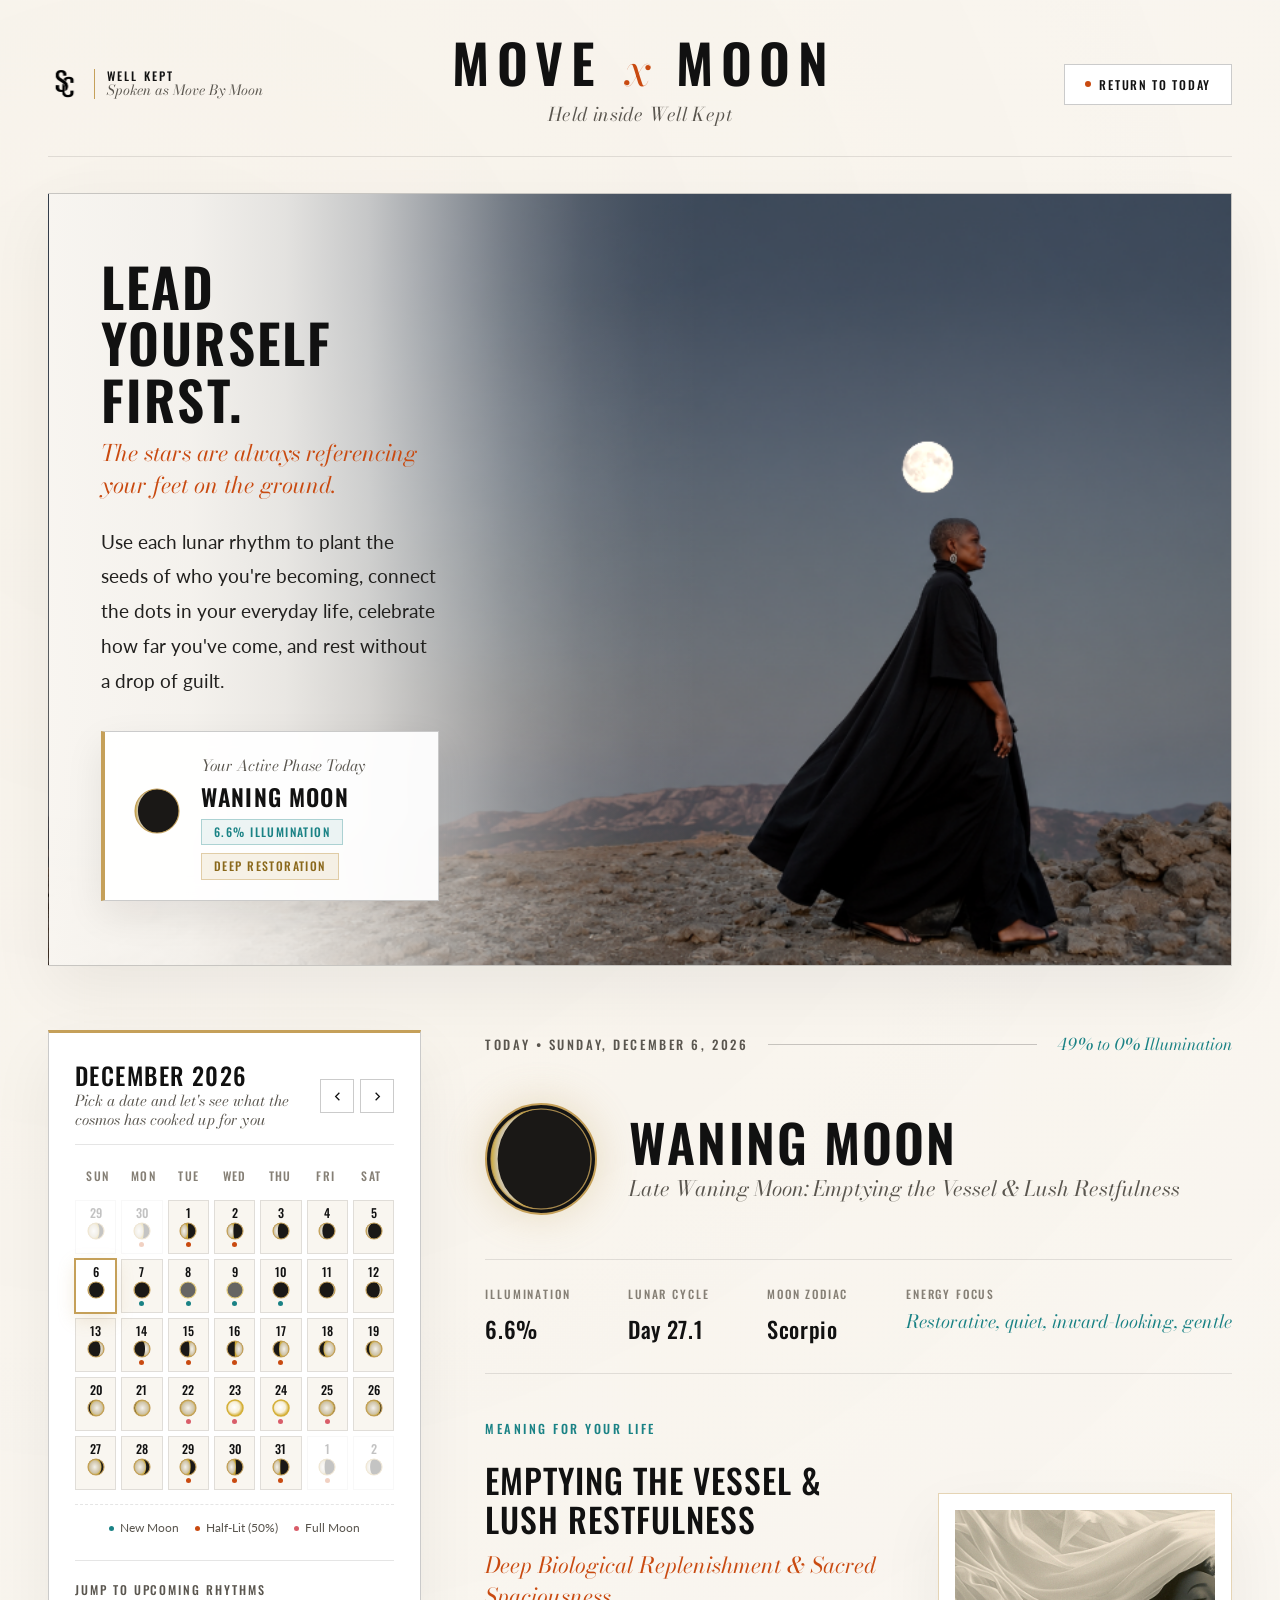
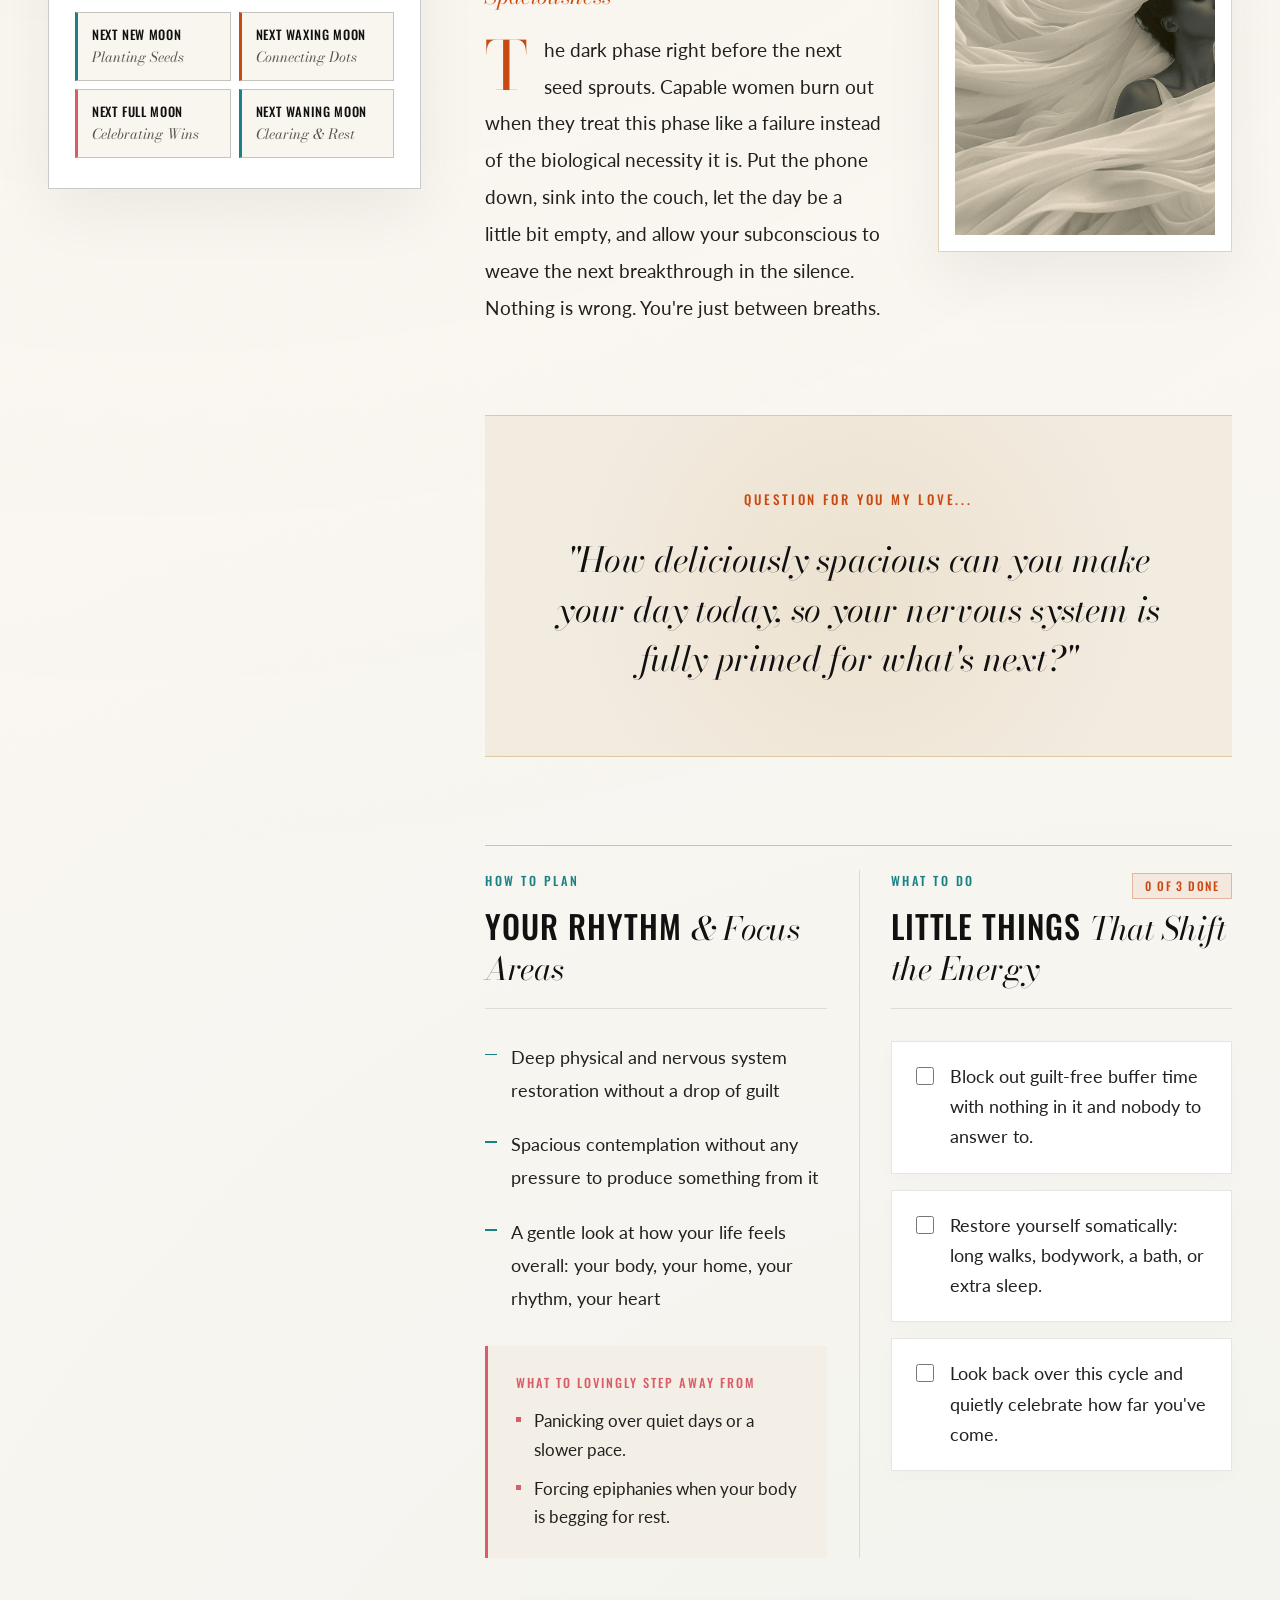
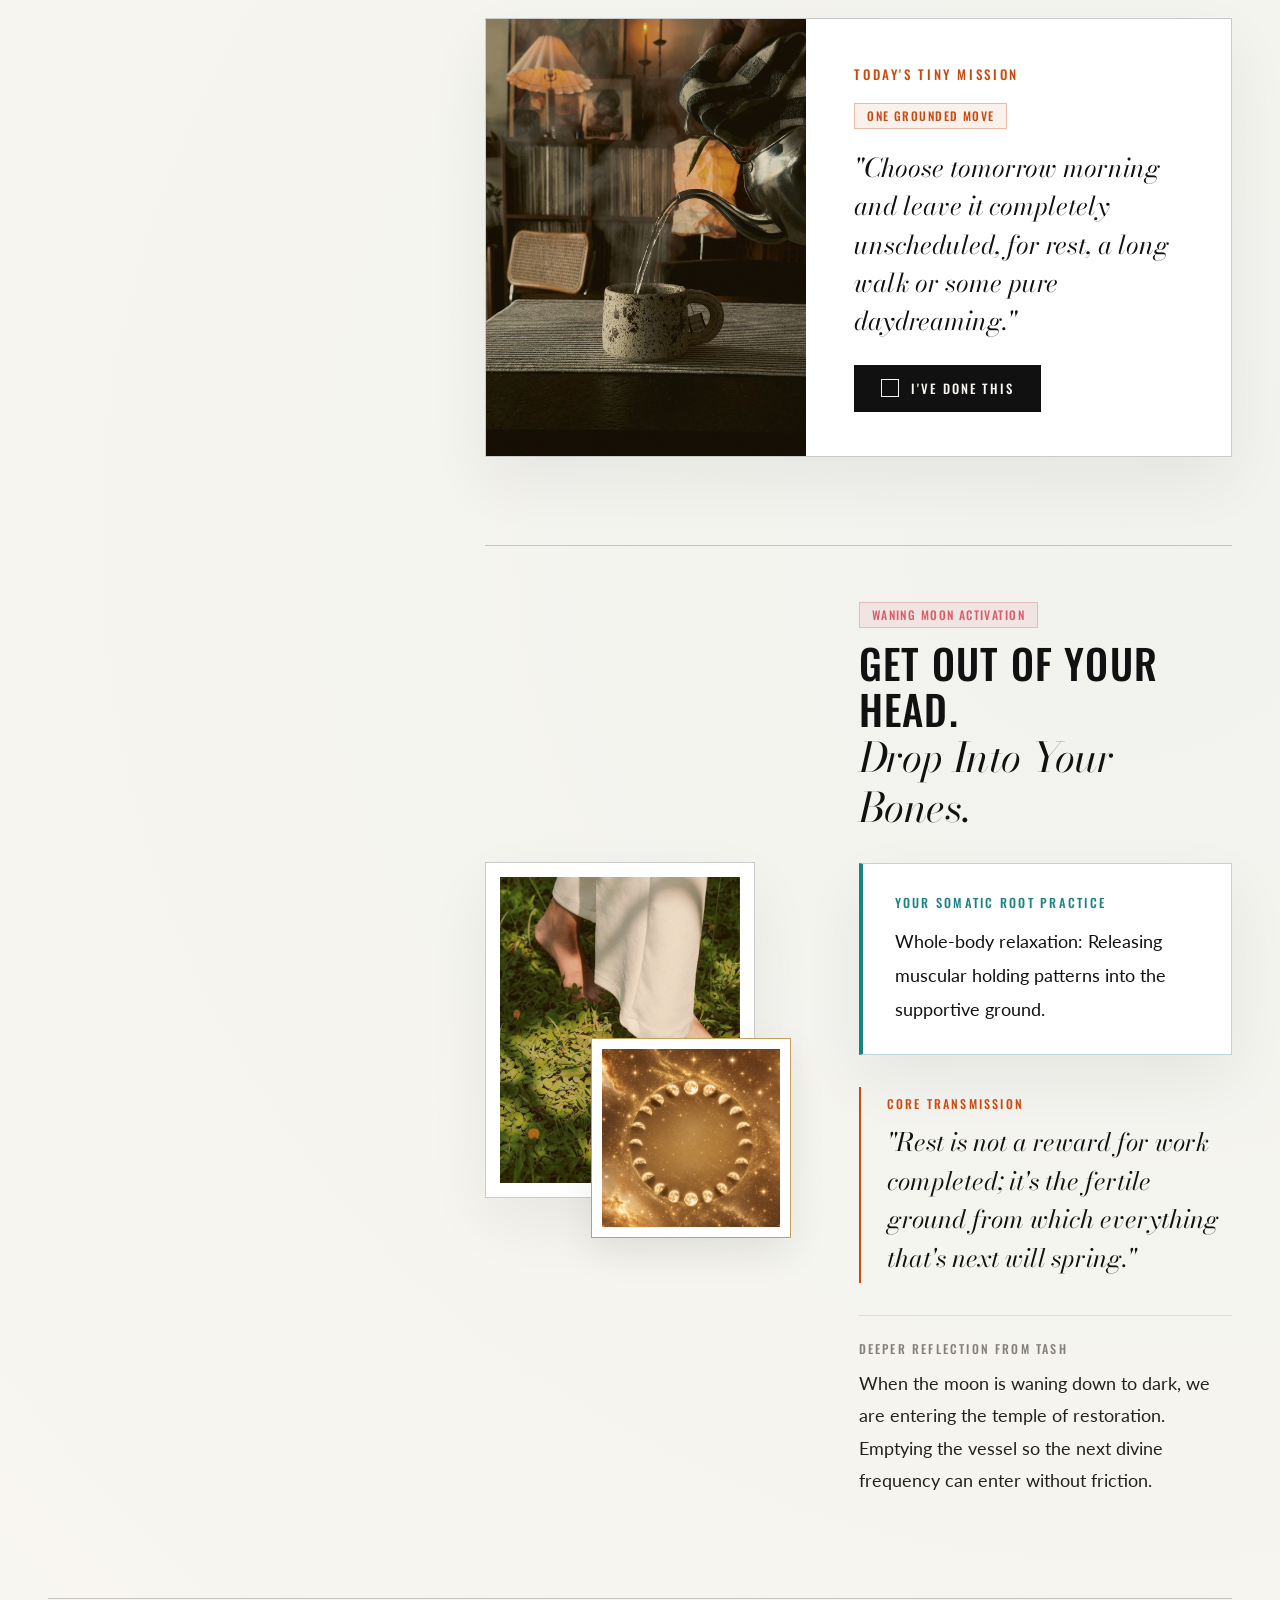
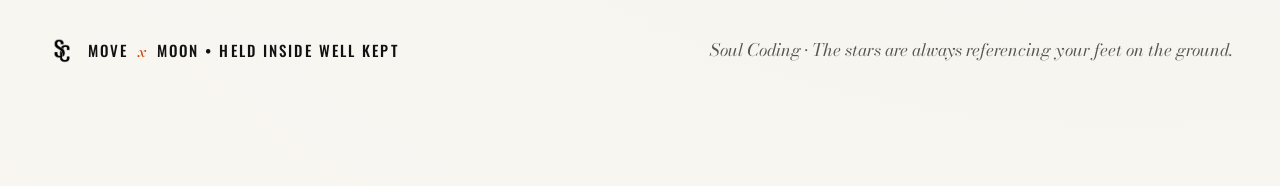
==== commit 832da6a1: "Set hero text column to 1/3 and hero image to 2/3 width" ====
--- a/index.html
+++ b/index.html
@@ -11,7 +11,7 @@
   <link rel="preconnect" href="https://fonts.gstatic.com" crossorigin>
   <link href="https://fonts.googleapis.com/css2?family=Bodoni+Moda:ital,opsz,wght@0,6..96,400..700;1,6..96,400..700&family=Lato:ital,wght@0,300;0,400;0,700;1,400&family=Oswald:wght@400;500;600;700&display=swap" rel="stylesheet">
   
-  <link rel="stylesheet" href="styles.css?v=24.0">
+  <link rel="stylesheet" href="styles.css?v=25.0">
   
   <!-- Favicon / Meta -->
   <link rel="icon" href="data:image/svg+xml,<svg xmlns='http://www.w3.org/2000/svg' viewBox='0 0 100 100'><circle cx='50' cy='50' r='45' fill='%23FAF7F2' stroke='%23C5A059' stroke-width='4'/><path d='M50 5 A45 45 0 0 1 50 95 A25 45 0 0 0 50 5' fill='%23141414'/></svg>">
--- a/styles.css
+++ b/styles.css
@@ -267,18 +267,20 @@
   background: linear-gradient(
     90deg, 
     rgba(250, 247, 242, 0.99) 0%, 
-    rgba(250, 247, 242, 0.96) 14%, 
-    rgba(250, 247, 242, 0.89) 24%, 
-    rgba(250, 247, 242, 0.78) 33%, 
-    rgba(250, 247, 242, 0.63) 41%, 
-    rgba(250, 247, 242, 0.46) 49%, 
-    rgba(250, 247, 242, 0.29) 56%, 
-    rgba(250, 247, 242, 0.14) 63%, 
-    rgba(250, 247, 242, 0.04) 69%, 
-    rgba(250, 247, 242, 0) 75%
+    rgba(250, 247, 242, 0.96) 12%, 
+    rgba(250, 247, 242, 0.88) 20%, 
+    rgba(250, 247, 242, 0.72) 27%, 
+    rgba(250, 247, 242, 0.50) 33%, 
+    rgba(250, 247, 242, 0.28) 39%, 
+    rgba(250, 247, 242, 0.11) 45%, 
+    rgba(250, 247, 242, 0.03) 50%, 
+    rgba(250, 247, 242, 0) 55%, 
+    rgba(250, 247, 242, 0) 100%
   );
-  padding: 72px 80px;
-  display: flex;
+  padding: 64px 52px;
+  display: grid;
+  grid-template-columns: minmax(320px, 1fr) 2fr;
+  gap: 64px;
   align-items: center;
 }
 
@@ -315,11 +317,13 @@
   .hero-panoramic-scrim {
     background: var(--bg-card);
     padding: 40px 28px;
+    grid-template-columns: 1fr;
   }
 }
 
 .hero-content-col {
-  max-width: 540px;
+  width: 100%;
+  max-width: 100%;
   display: flex;
   flex-direction: column;
   gap: 24px;
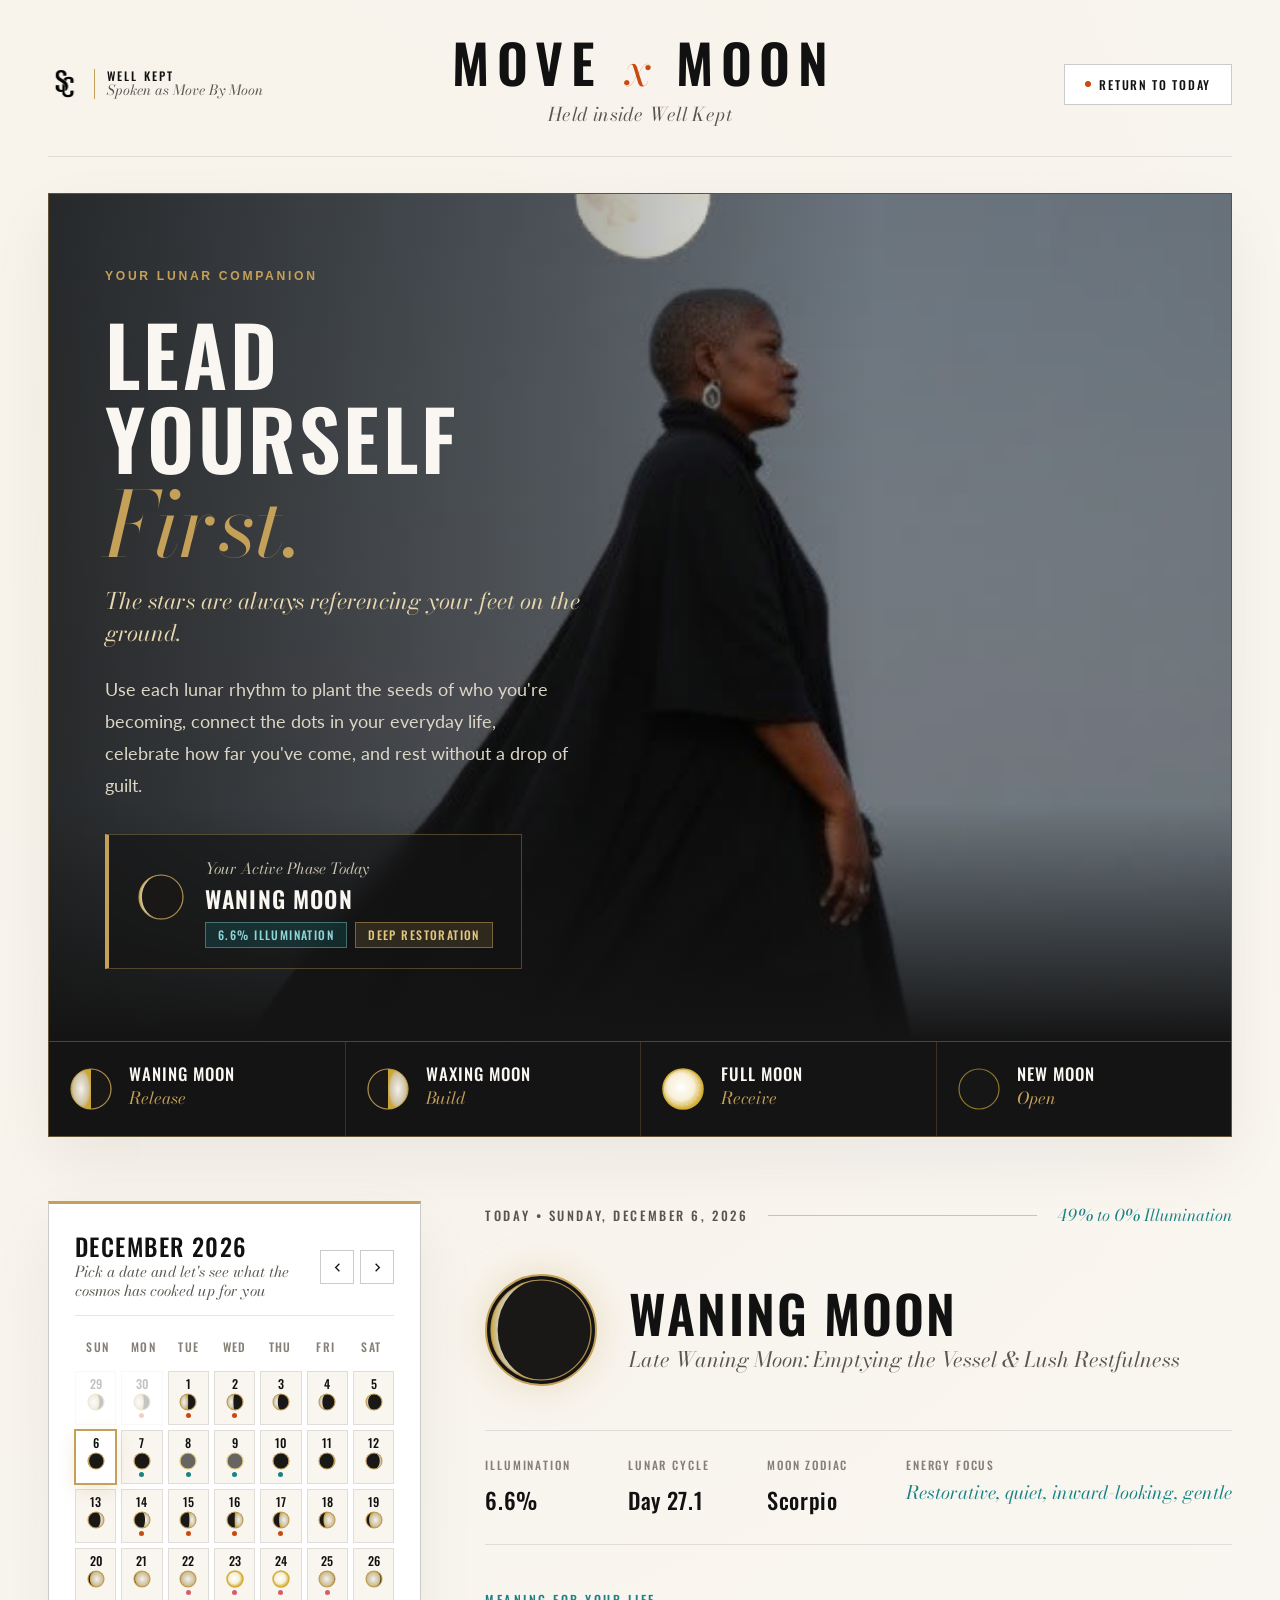
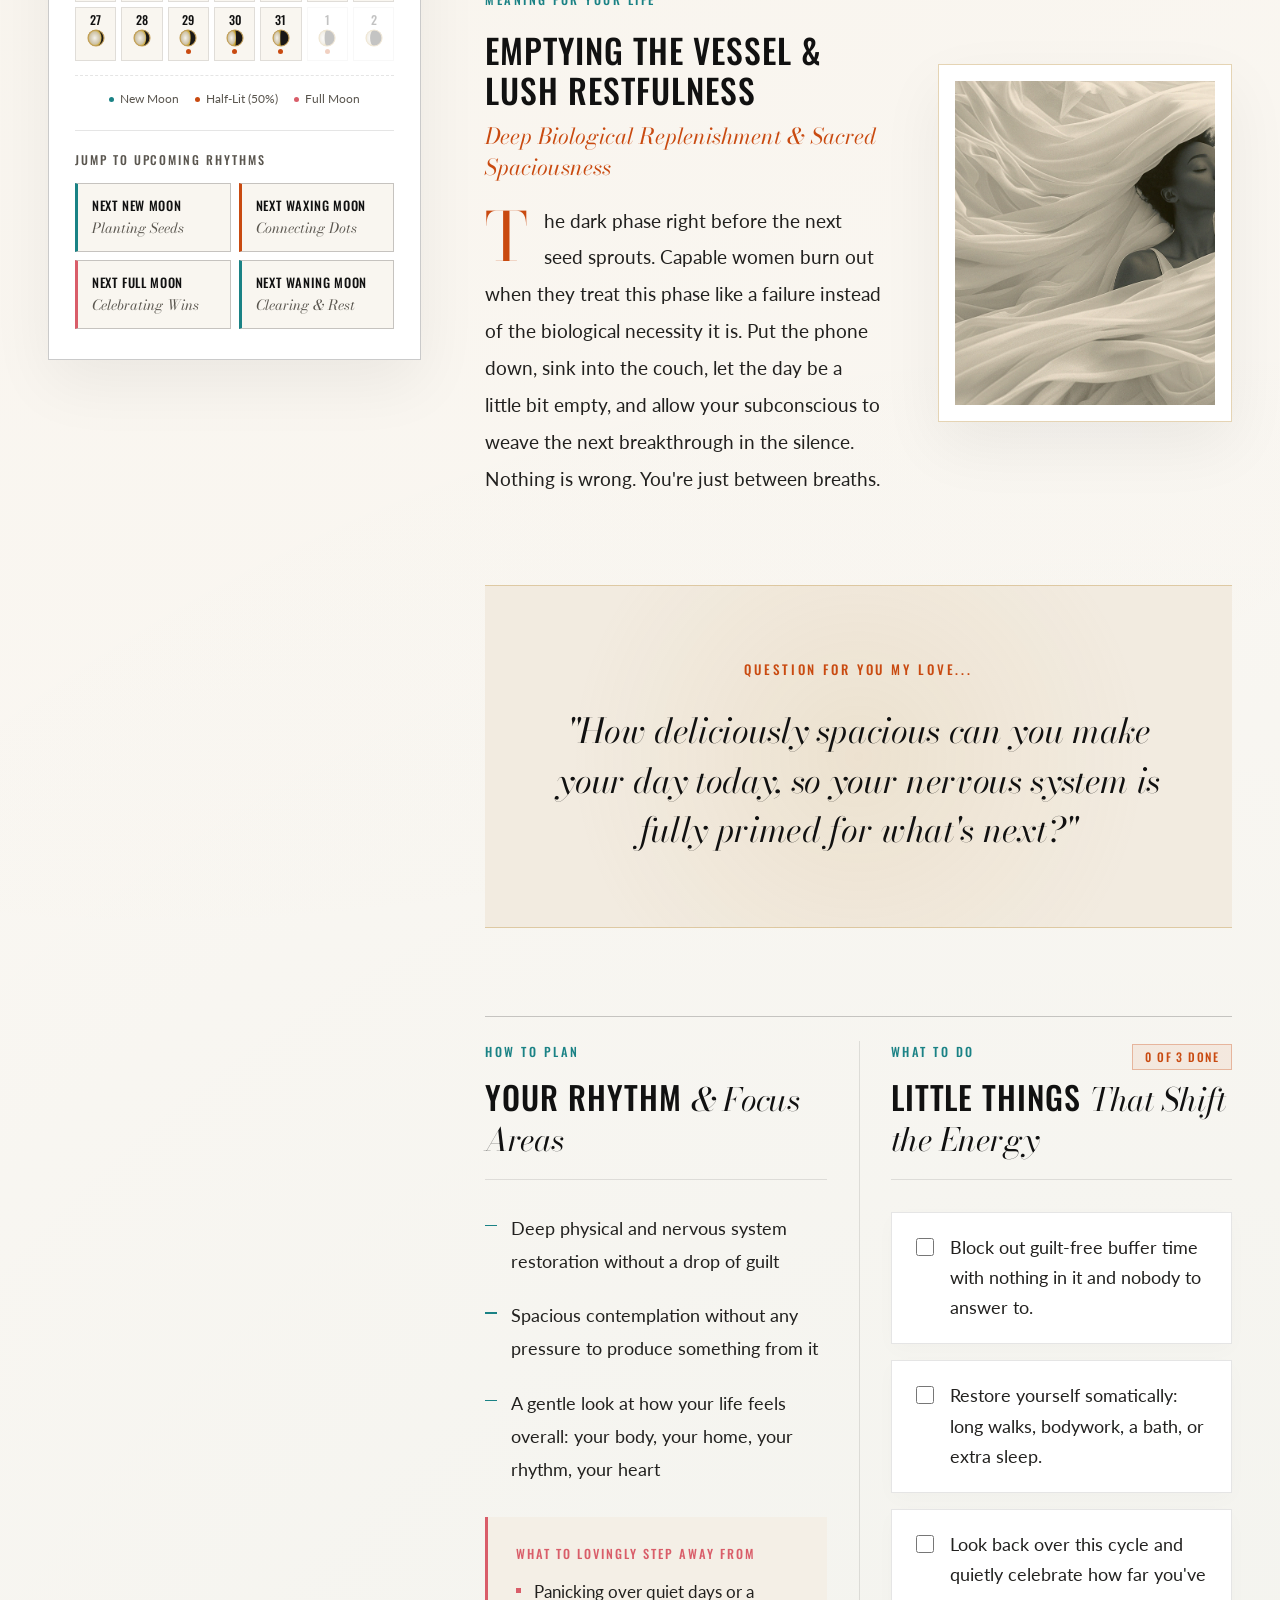
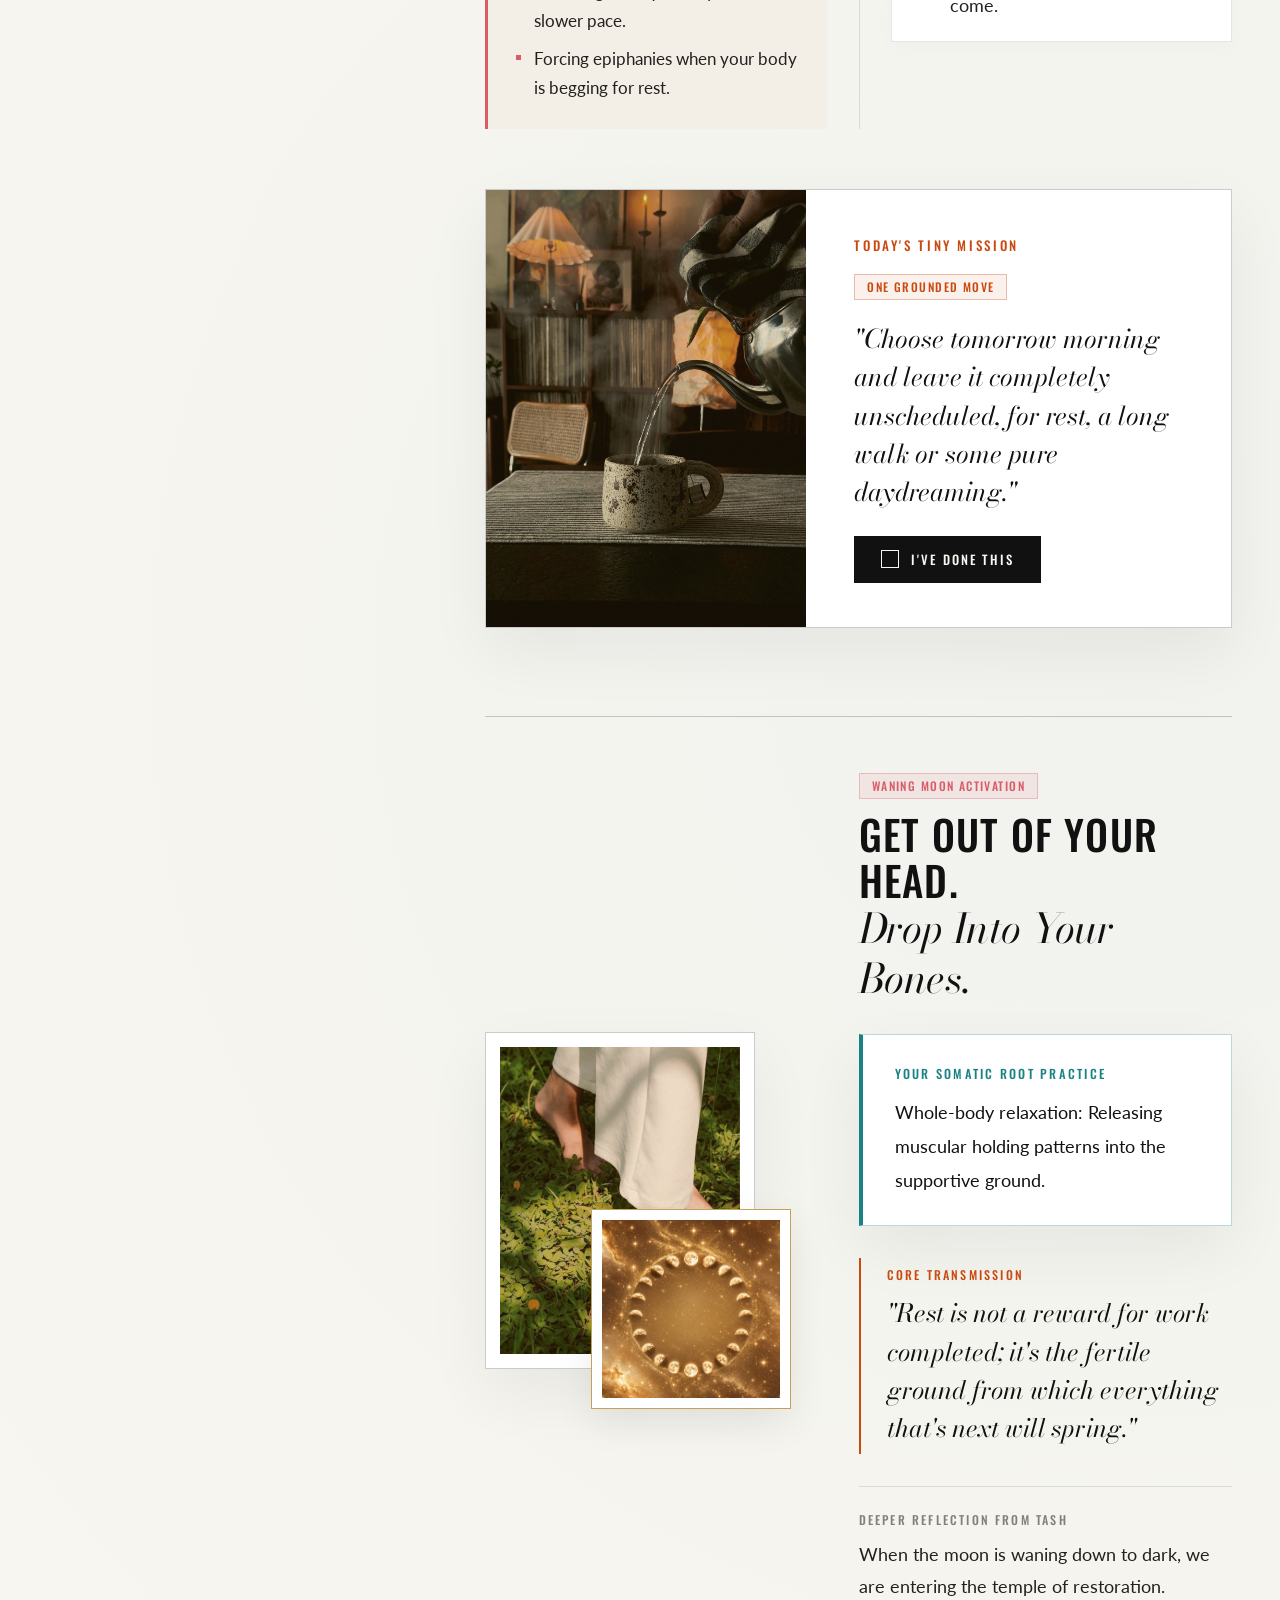
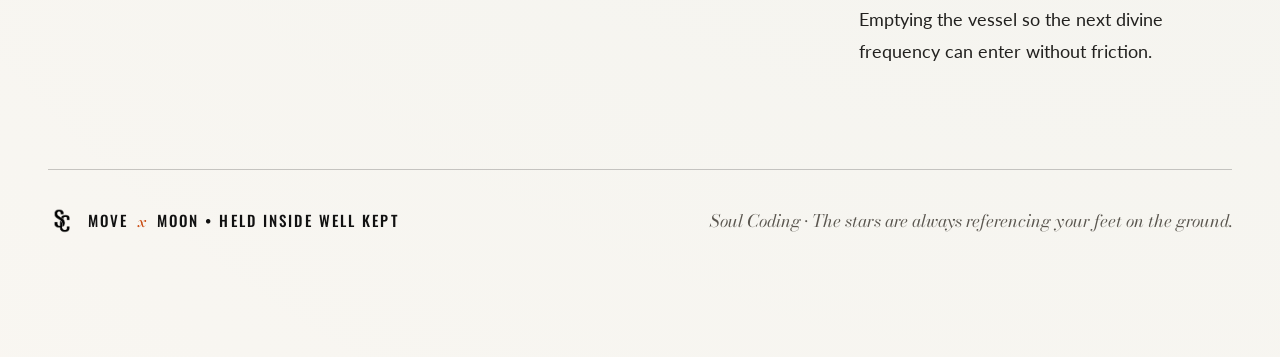
==== commit 83d81522: "Replace light hero with night banner hero and four rhythms strip Co-Authored-By: Claude Sonnet 5.5 <" ====
--- a/index.html
+++ b/index.html
@@ -44,20 +44,21 @@
         </div>
       </div>
 
-      <!-- Mobile-Only Hero Feature Image (Hidden on Desktop) -->
-      <div class="hero-mobile-image-frame" aria-hidden="true">
-        <img src="images/hero-mobile-portrait.jpg" alt="Move x Moon Personal Leadership" class="hero-mobile-img" loading="eager">
-      </div>
-
-      <!-- Full-Width Panoramic Hero Showcase -->
-      <div class="hero-panoramic-card">
-        <div class="hero-panoramic-scrim">
+      <!-- Night Banner Hero: full-bleed moonlit image, headline over the sky, four rhythms underneath -->
+      <div class="night-hero">
+        <div class="night-hero-stage">
+          <picture class="night-hero-media">
+            <source media="(max-width: 960px)" srcset="images/hero-mobile-portrait.jpg">
+            <img src="images/hero-moon-wide.png" alt="A woman in a long black cape walking a desert ridge at dusk, a full moon above her head" loading="eager">
+          </picture>
+
           <div class="hero-content-col">
+            <div class="hero-eyebrow">Your lunar companion</div>
             <div class="hero-title-group">
-              <h2 class="hero-headline">Lead Yourself First.</h2>
+              <h2 class="hero-headline">Lead Yourself <em>First.</em></h2>
               <div class="hero-subtext">The stars are always referencing your feet on the ground.</div>
             </div>
-            
+
             <p class="hero-lead">
               Use each lunar rhythm to plant the seeds of who you're becoming, connect the dots in your everyday life, celebrate how far you've come, and rest without a drop of guilt.
             </p>
@@ -77,6 +78,14 @@
               </div>
             </div>
           </div>
+        </div>
+
+        <!-- The four rhythms, one line each -->
+        <div class="hero-rhythms" aria-label="The four lunar rhythms">
+          <div class="rhythm-item"><span class="rhythm-moon" data-rhythm-moon="waning" aria-hidden="true"></span><div><b>Waning Moon</b><i>Release</i></div></div>
+          <div class="rhythm-item"><span class="rhythm-moon" data-rhythm-moon="waxing" aria-hidden="true"></span><div><b>Waxing Moon</b><i>Build</i></div></div>
+          <div class="rhythm-item"><span class="rhythm-moon" data-rhythm-moon="full" aria-hidden="true"></span><div><b>Full Moon</b><i>Receive</i></div></div>
+          <div class="rhythm-item"><span class="rhythm-moon" data-rhythm-moon="new" aria-hidden="true"></span><div><b>New Moon</b><i>Open</i></div></div>
         </div>
       </div>
     </header>
--- a/styles.css
+++ b/styles.css
@@ -245,105 +245,92 @@
 }
 
 /* ==========================================================================
-   FULL-WIDTH PANORAMIC HERO SHOWCASE
+   NIGHT BANNER HERO
+   Full-bleed moonlit image, headline over the sky, status block, four rhythms
    ========================================================================== */
 
-.hero-panoramic-card {
+.night-hero {
+  background: #141414;
+  color: var(--bg-canvas);
+  border: 1px solid var(--accent-gold-border);
+  box-shadow: var(--shadow-editorial);
+  overflow: hidden;
+}
+
+.night-hero-stage {
   position: relative;
-  background-color: var(--bg-canvas);
-  background-image: url('images/hero-moon-wide.png?v=24.0');
-  background-size: cover;
-  background-position: right bottom;
-  background-repeat: no-repeat;
-  border: 1px solid var(--hairline-strong);
-  box-shadow: var(--shadow-editorial);
   min-height: 640px;
   display: flex;
-  overflow: hidden;
-}
-
-.hero-panoramic-scrim {
+  align-items: center;
+  isolation: isolate;
+  padding: 72px 56px;
+}
+
+.night-hero-media,
+.night-hero-media img {
+  position: absolute;
+  inset: 0;
   width: 100%;
-  background: linear-gradient(
-    90deg, 
-    rgba(250, 247, 242, 0.99) 0%, 
-    rgba(250, 247, 242, 0.96) 12%, 
-    rgba(250, 247, 242, 0.88) 20%, 
-    rgba(250, 247, 242, 0.72) 27%, 
-    rgba(250, 247, 242, 0.50) 33%, 
-    rgba(250, 247, 242, 0.28) 39%, 
-    rgba(250, 247, 242, 0.11) 45%, 
-    rgba(250, 247, 242, 0.03) 50%, 
-    rgba(250, 247, 242, 0) 55%, 
-    rgba(250, 247, 242, 0) 100%
-  );
-  padding: 64px 52px;
-  display: grid;
-  grid-template-columns: minmax(320px, 1fr) 2fr;
-  gap: 64px;
-  align-items: center;
-}
-
-.hero-mobile-image-frame {
-  display: none;
-}
-
-@media (max-width: 960px) {
-  .hero-mobile-image-frame {
-    display: block;
-    width: 100%;
-    max-width: 460px;
-    aspect-ratio: 9 / 13;
-    margin: 0 auto;
-    border: 1px solid var(--hairline-strong);
-    overflow: hidden;
-    box-shadow: var(--shadow-editorial);
-    background: #141414;
-  }
-
-  .hero-mobile-img {
-    width: 100%;
-    height: 100%;
-    object-fit: cover;
-    object-position: center bottom;
-    display: block;
-  }
-
-  .hero-panoramic-card {
-    min-height: auto;
-    background-image: none;
-  }
-
-  .hero-panoramic-scrim {
-    background: var(--bg-card);
-    padding: 40px 28px;
-    grid-template-columns: 1fr;
-  }
+  height: 100%;
+  z-index: -2;
+}
+
+.night-hero-media img {
+  object-fit: cover;
+  object-position: 78% 50%;
+}
+
+.night-hero-stage::after {
+  content: "";
+  position: absolute;
+  inset: 0;
+  z-index: -1;
+  background:
+    linear-gradient(90deg, rgba(20, 20, 20, 0.78) 0%, rgba(20, 20, 20, 0.34) 45%, rgba(20, 20, 20, 0) 70%),
+    linear-gradient(180deg, rgba(20, 20, 20, 0) 72%, #141414 100%);
 }
 
 .hero-content-col {
   width: 100%;
-  max-width: 100%;
+  max-width: 540px;
   display: flex;
   flex-direction: column;
   gap: 24px;
-  z-index: 2;
+}
+
+.hero-eyebrow {
+  font-family: var(--font-body);
+  font-size: 0.76rem;
+  font-weight: 700;
+  letter-spacing: 0.22em;
+  text-transform: uppercase;
+  color: var(--accent-gold);
 }
 
 .hero-title-group {
   display: flex;
   flex-direction: column;
-  gap: 10px;
+  gap: 14px;
 }
 
 .hero-headline {
   font-family: var(--font-headline);
-  font-size: 3.35rem;
+  font-size: clamp(2.8rem, 6.4vw, 5.4rem);
   font-weight: 600;
   text-transform: uppercase;
   letter-spacing: 0.04em;
-  color: var(--ink-primary);
-  line-height: 1.05;
+  color: var(--bg-canvas);
+  line-height: 1.02;
+}
+
+.hero-headline em {
+  font-family: var(--font-subtitle);
+  font-style: italic;
+  font-weight: 400;
+  text-transform: none;
+  letter-spacing: -0.01em;
+  font-size: 1.1em;
+  color: var(--accent-gold);
 }
 
 .hero-subtext {
@@ -351,32 +338,31 @@
   font-style: italic;
   font-weight: 400;
   font-size: 1.42rem;
-  color: var(--accent-orange);
+  color: #E9D7AE;
   line-height: 1.4;
 }
 
 .hero-lead {
   font-family: var(--font-body);
   font-weight: 400;
-  font-size: 1.18rem;
-  color: var(--ink-secondary);
-  line-height: 1.85;
-  max-width: 490px;
-}
-
-/* Sleek Active Phase Bar Inside Hero (Warm Cream Box) */
+  font-size: 1.12rem;
+  color: #DDD6C6;
+  line-height: 1.8;
+  max-width: 470px;
+}
+
+/* Active Phase Bar Inside Hero (dark glass) */
 .hero-live-status-block {
   margin-top: 8px;
-  background: rgba(255, 255, 255, 0.94);
+  background: rgba(20, 20, 20, 0.62);
   backdrop-filter: blur(10px);
   -webkit-backdrop-filter: blur(10px);
-  border: 1px solid var(--hairline-strong);
+  border: 1px solid rgba(197, 160, 89, 0.35);
   border-left: 4px solid var(--accent-gold);
   padding: 20px 28px;
   display: inline-flex;
   align-items: center;
   gap: 24px;
-  box-shadow: var(--shadow-float);
   align-self: flex-start;
 }
 
@@ -396,7 +382,7 @@
   font-family: var(--font-subtitle);
   font-style: italic;
   font-size: 0.96rem;
-  color: var(--ink-muted);
+  color: #C9C2B0;
 }
 
 .status-phase-title {
@@ -405,7 +391,7 @@
   font-weight: 600;
   text-transform: uppercase;
   letter-spacing: 0.05em;
-  color: var(--ink-primary);
+  color: var(--bg-canvas);
   line-height: 1.1;
 }
 
@@ -415,6 +401,122 @@
   gap: 8px;
   margin-top: 6px;
   flex-wrap: wrap;
+}
+
+.night-hero .pill-teal {
+  background: rgba(26, 130, 133, 0.22);
+  color: #8FD6D8;
+  border-color: rgba(143, 214, 216, 0.4);
+}
+
+.night-hero .pill-gold {
+  background: rgba(197, 160, 89, 0.16);
+  color: #E3C783;
+  border-color: rgba(197, 160, 89, 0.5);
+}
+
+/* Four rhythms strip */
+.hero-rhythms {
+  display: grid;
+  grid-template-columns: repeat(4, 1fr);
+  border-top: 1px solid rgba(197, 160, 89, 0.35);
+  background: #141414;
+}
+
+.rhythm-item {
+  display: flex;
+  align-items: center;
+  gap: 16px;
+  padding: 22px 20px;
+}
+
+.rhythm-item + .rhythm-item {
+  border-left: 1px solid rgba(197, 160, 89, 0.22);
+}
+
+.rhythm-moon {
+  flex: none;
+  width: 44px;
+  height: 44px;
+  display: block;
+}
+
+.rhythm-item b {
+  display: block;
+  font-family: var(--font-headline);
+  font-size: 1.05rem;
+  font-weight: 500;
+  letter-spacing: 0.06em;
+  text-transform: uppercase;
+  color: var(--bg-canvas);
+  line-height: 1.15;
+}
+
+.rhythm-item i {
+  font-family: var(--font-subtitle);
+  font-size: 1.05rem;
+  color: var(--accent-gold);
+}
+
+@media (max-width: 960px) {
+  .night-hero-stage {
+    display: block;
+    min-height: 0;
+    padding: 0 0 8px;
+  }
+
+  .night-hero-media,
+  .night-hero-media img {
+    position: static;
+    display: block;
+    z-index: 0;
+  }
+
+  .night-hero-media img {
+    height: auto;
+    aspect-ratio: 9 / 13;
+    max-height: 72vh;
+    object-position: 50% 40%;
+  }
+
+  .night-hero-stage::after {
+    background: linear-gradient(180deg, rgba(20, 20, 20, 0) 55%, #141414 100%);
+    height: 72vh;
+    bottom: auto;
+  }
+
+  .hero-content-col {
+    max-width: none;
+    padding: 28px 24px 32px;
+  }
+
+  .hero-rhythms {
+    grid-template-columns: 1fr 1fr;
+  }
+
+  .rhythm-item:nth-child(3) {
+    border-left: 0;
+  }
+
+  .rhythm-item:nth-child(n+3) {
+    border-top: 1px solid rgba(197, 160, 89, 0.22);
+  }
+}
+
+@media (max-width: 520px) {
+  .hero-live-status-block {
+    padding: 16px 18px;
+    gap: 14px;
+  }
+
+  .hero-rhythms {
+    grid-template-columns: 1fr;
+  }
+
+  .rhythm-item + .rhythm-item {
+    border-left: 0;
+    border-top: 1px solid rgba(197, 160, 89, 0.22);
+  }
 }
 
 .pill-badge {
